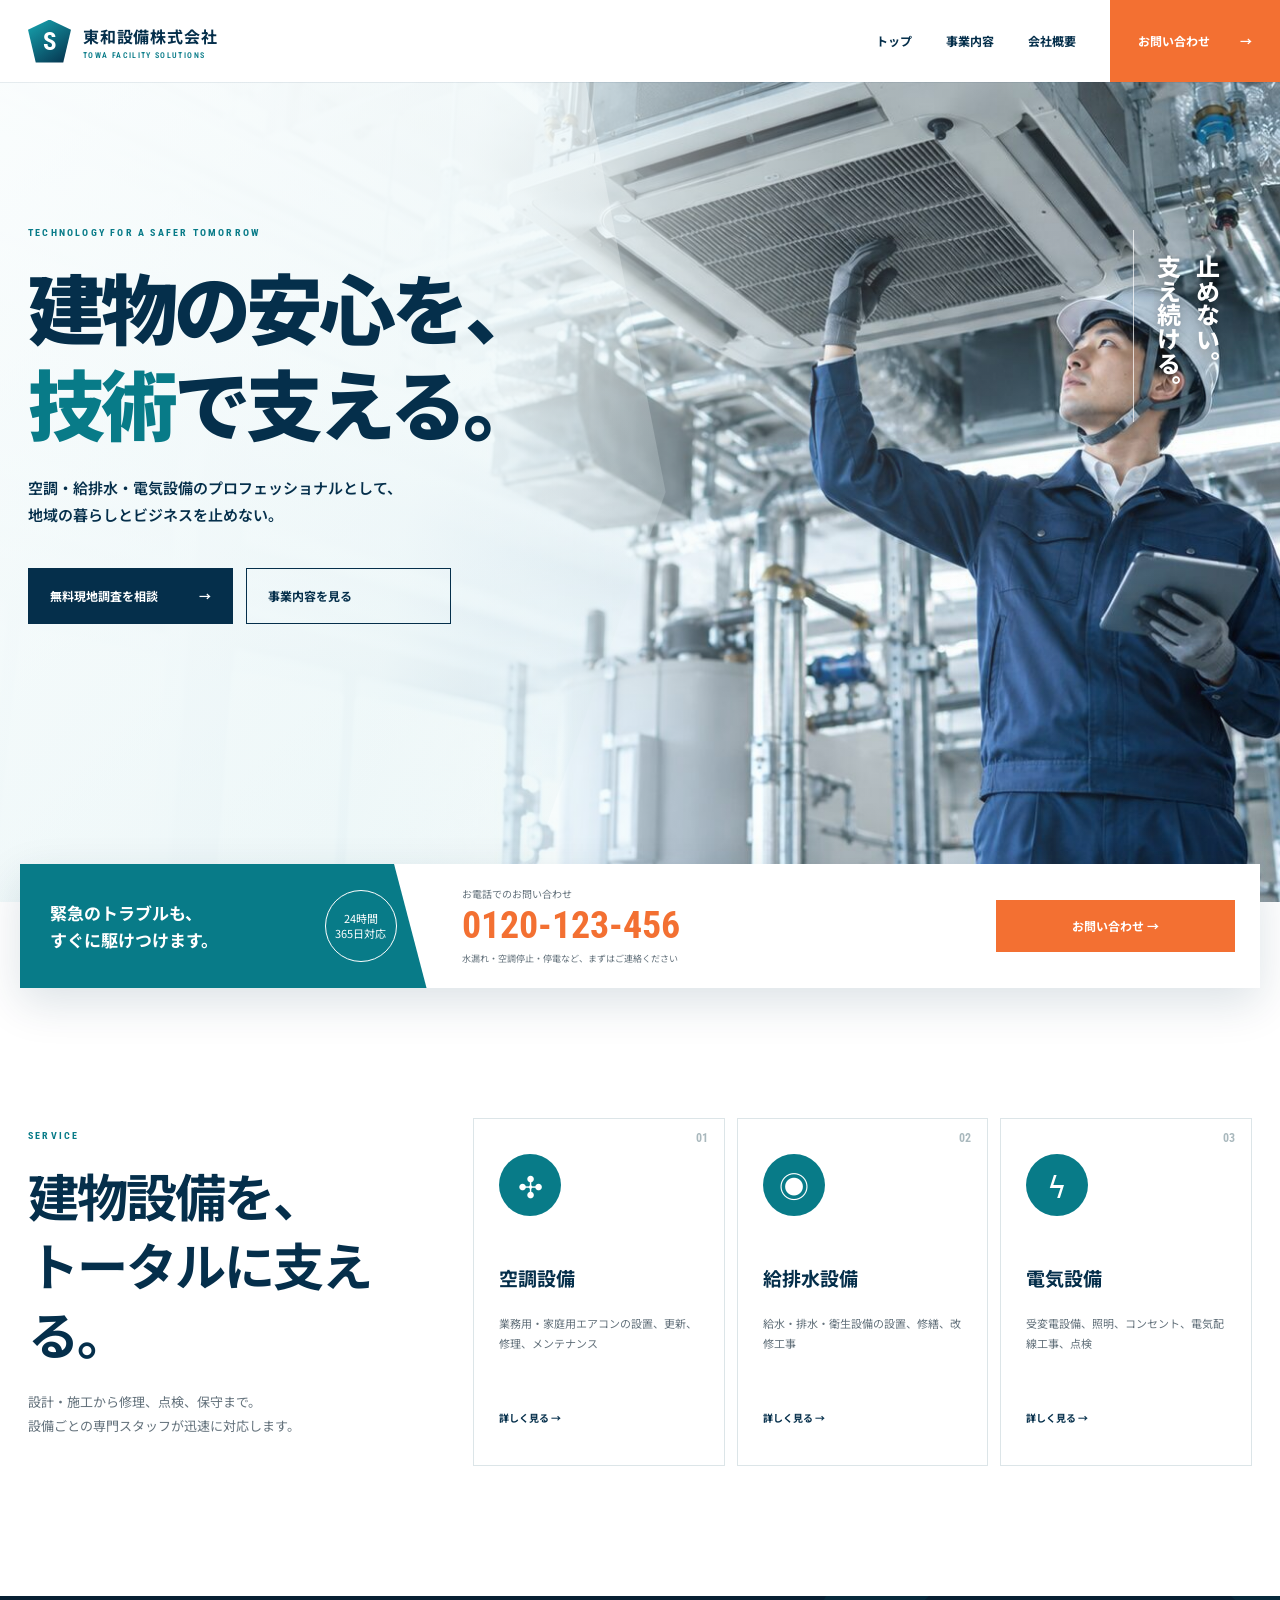
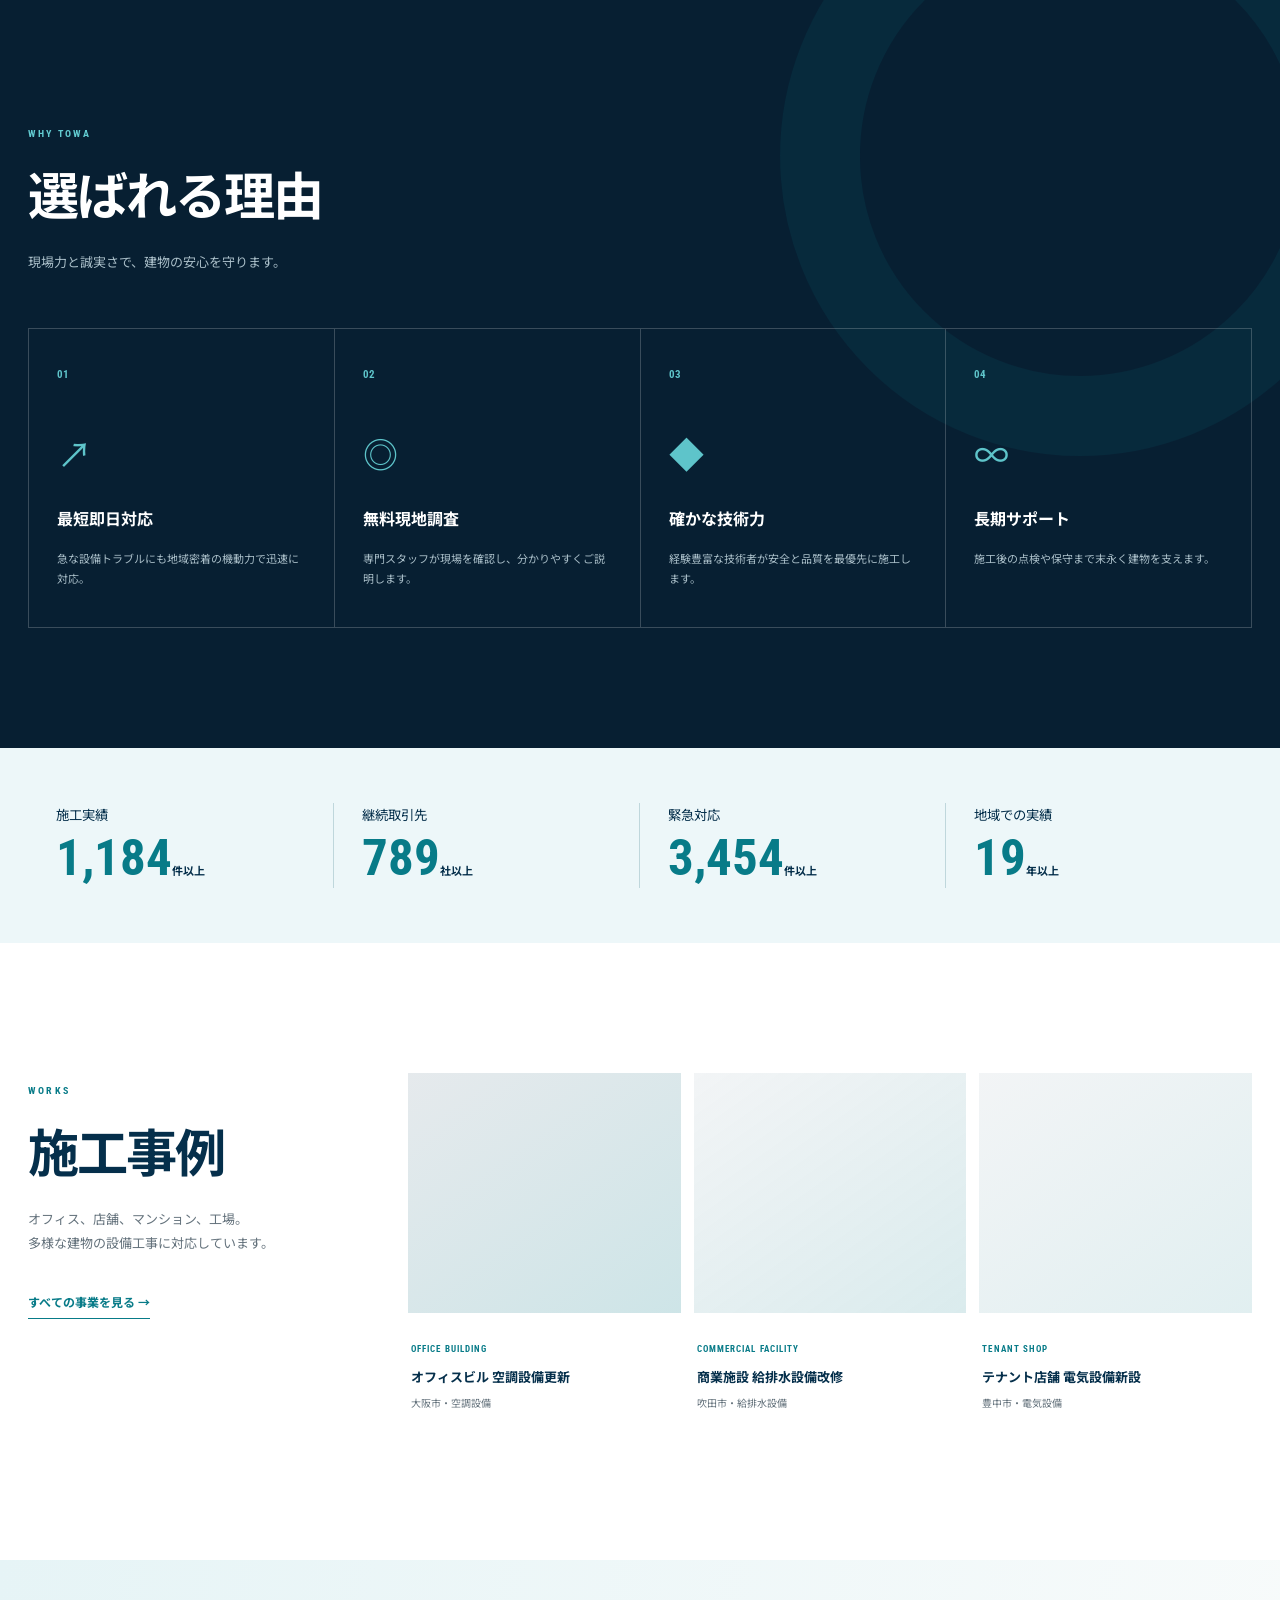
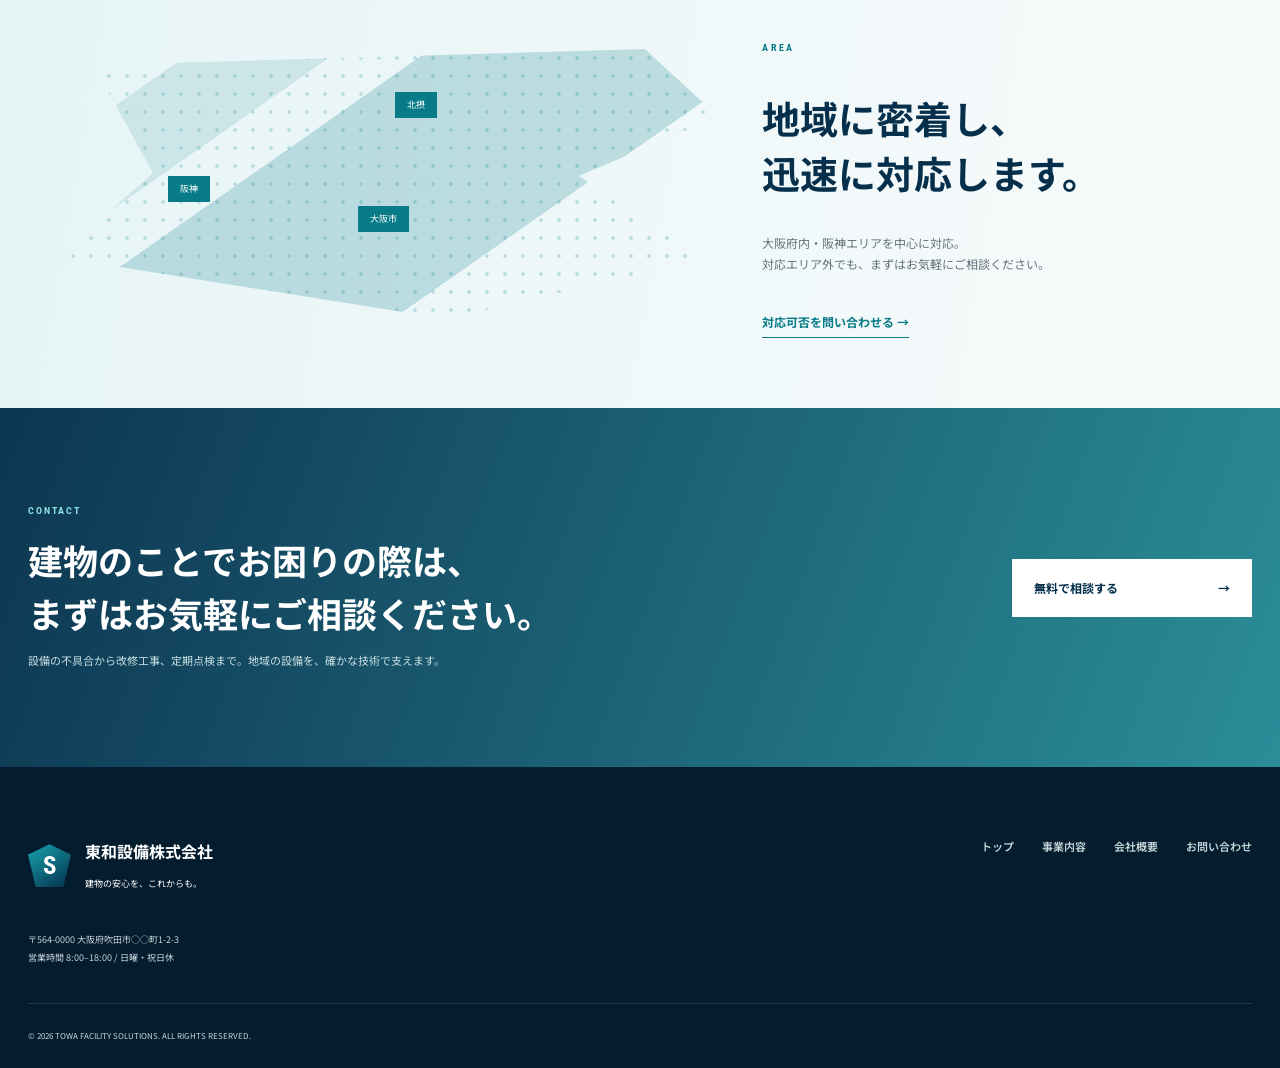
==== index.html @ e0c8d75d "Use optimized hero image in index.html" ====
<!DOCTYPE html><html lang="ja"><head><meta charset="UTF-8"><meta name="viewport" content="width=device-width,initial-scale=1"><meta name="description" content="大阪・北摂地域の空調、給排水、電気設備工事。建物の安心を確かな技術で支えます。"><title>トップ | 東和設備株式会社</title><link rel="preconnect" href="https://fonts.googleapis.com"><link rel="preconnect" href="https://fonts.gstatic.com" crossorigin><link href="https://fonts.googleapis.com/css2?family=Noto+Sans+JP:wght@400;500;600;700;800;900&family=Roboto+Condensed:wght@600;700&display=swap" rel="stylesheet"><link rel="stylesheet" href="styles.css"><script src="script.js" defer></script></head><body><div class="progress"></div><header class="header"><a class="brand" href="index.html"><span class="brand-mark">S</span><span><b>東和設備株式会社</b><small>TOWA FACILITY SOLUTIONS</small></span></a><button class="menu" aria-label="メニュー" aria-expanded="false"><i></i><i></i><i></i></button><nav><a href="index.html">トップ</a><a href="services.html">事業内容</a><a href="company.html">会社概要</a><a class="nav-cta" href="contact.html">お問い合わせ <b>→</b></a></nav></header><main><section class="hero"><img src="assets/hero-equipment.jpg" alt="空調設備を点検する技術者"><div class="hero-shape"></div><div class="hero-copy"><p class="kicker">TECHNOLOGY FOR A SAFER TOMORROW</p><h1>建物の安心を、<br><em>技術</em>で支える。</h1><p>空調・給排水・電気設備のプロフェッショナルとして、<br>地域の暮らしとビジネスを止めない。</p><div class="hero-actions"><a class="btn primary" href="contact.html">無料現地調査を相談 <span>→</span></a><a class="btn ghost" href="services.html">事業内容を見る</a></div></div><div class="hero-side">止めない。<br>支え続ける。</div></section>
<section class="emergency"><div><strong>緊急のトラブルも、<br>すぐに駆けつけます。</strong><span class="round">24時間<br>365日対応</span></div><div class="phone"><small>お電話でのお問い合わせ</small><a href="tel:0120123456">0120-123-456</a><p>水漏れ・空調停止・停電など、まずはご連絡ください</p></div><a href="contact.html">お問い合わせ →</a></section>
<section class="section intro"><div class="section-title reveal"><small>SERVICE</small><h2>建物設備を、<br>トータルに支える。</h2><p>設計・施工から修理、点検、保守まで。<br>設備ごとの専門スタッフが迅速に対応します。</p></div><div class="service-cards">
<a class="service-card reveal" href="services.html#air"><span>01</span><div class="icon fan">✣</div><h3>空調設備</h3><p>業務用・家庭用エアコンの設置、更新、修理、メンテナンス</p><b>詳しく見る →</b></a>
<a class="service-card reveal" href="services.html#water"><span>02</span><div class="icon">◉</div><h3>給排水設備</h3><p>給水・排水・衛生設備の設置、修繕、改修工事</p><b>詳しく見る →</b></a>
<a class="service-card reveal" href="services.html#electric"><span>03</span><div class="icon">ϟ</div><h3>電気設備</h3><p>受変電設備、照明、コンセント、電気配線工事、点検</p><b>詳しく見る →</b></a></div></section>
<section class="reasons"><div class="section-title light reveal"><small>WHY TOWA</small><h2>選ばれる理由</h2><p>現場力と誠実さで、建物の安心を守ります。</p></div><div class="reason-grid"><article class="reveal"><b>01</b><span>↗</span><h3>最短即日対応</h3><p>急な設備トラブルにも地域密着の機動力で迅速に対応。</p></article><article class="reveal"><b>02</b><span>◎</span><h3>無料現地調査</h3><p>専門スタッフが現場を確認し、分かりやすくご説明します。</p></article><article class="reveal"><b>03</b><span>◆</span><h3>確かな技術力</h3><p>経験豊富な技術者が安全と品質を最優先に施工します。</p></article><article class="reveal"><b>04</b><span>∞</span><h3>長期サポート</h3><p>施工後の点検や保守まで末永く建物を支えます。</p></article></div></section>
<section class="numbers"><div><small>施工実績</small><strong data-count="1200">0</strong><b>件以上</b></div><div><small>継続取引先</small><strong data-count="800">0</strong><b>社以上</b></div><div><small>緊急対応</small><strong data-count="3500">0</strong><b>件以上</b></div><div><small>地域での実績</small><strong data-count="20">0</strong><b>年以上</b></div></section>
<section class="section works"><div class="section-title reveal"><small>WORKS</small><h2>施工事例</h2><p>オフィス、店舗、マンション、工場。<br>多様な建物の設備工事に対応しています。</p><a href="services.html">すべての事業を見る →</a></div><div class="work-grid"><figure class="reveal"><div class="work-img work1"></div><figcaption><small>OFFICE BUILDING</small><h3>オフィスビル 空調設備更新</h3><p>大阪市・空調設備</p></figcaption></figure><figure class="reveal"><div class="work-img work2"></div><figcaption><small>COMMERCIAL FACILITY</small><h3>商業施設 給排水設備改修</h3><p>吹田市・給排水設備</p></figcaption></figure><figure class="reveal"><div class="work-img work3"></div><figcaption><small>TENANT SHOP</small><h3>テナント店舗 電気設備新設</h3><p>豊中市・電気設備</p></figcaption></figure></div></section>
<section class="area"><div class="area-map reveal"><span>北摂</span><span>大阪市</span><span>阪神</span></div><div class="reveal"><small>AREA</small><h2>地域に密着し、<br>迅速に対応します。</h2><p>大阪府内・阪神エリアを中心に対応。<br>対応エリア外でも、まずはお気軽にご相談ください。</p><a class="text-link" href="contact.html">対応可否を問い合わせる →</a></div></section></main><section class="cta reveal"><div><small>CONTACT</small><h2>建物のことでお困りの際は、<br>まずはお気軽にご相談ください。</h2><p>設備の不具合から改修工事、定期点検まで。地域の設備を、確かな技術で支えます。</p></div><a href="contact.html">無料で相談する <span>→</span></a></section><footer><div class="footer-brand"><span class="brand-mark">S</span><div><b>東和設備株式会社</b><small>建物の安心を、これからも。</small></div></div><div class="footer-links"><a href="index.html">トップ</a><a href="services.html">事業内容</a><a href="company.html">会社概要</a><a href="contact.html">お問い合わせ</a></div><div class="footer-meta"><p>〒564-0000 大阪府吹田市○○町1-2-3</p><p>営業時間 8:00–18:00 / 日曜・祝日休</p></div><small class="copyright">© 2026 TOWA FACILITY SOLUTIONS. ALL RIGHTS RESERVED.</small></footer></body></html>
---- styles.css ----
:root{--navy:#052f4b;--navy2:#071f32;--teal:#087b88;--cyan:#17a6b1;--orange:#f37032;--ice:#edf7f9;--gray:#64727c;--line:#dce5e8;--white:#fff;--max:1240px}*{box-sizing:border-box}html{scroll-behavior:smooth}body{margin:0;color:var(--navy);font-family:"Noto Sans JP",sans-serif;line-height:1.8;background:#fff}a{color:inherit;text-decoration:none}img{max-width:100%;display:block}.progress{position:fixed;z-index:100;left:0;top:0;width:var(--progress,0);height:3px;background:var(--cyan)}.header{position:fixed;z-index:50;left:0;right:0;top:0;height:82px;padding:0 max(28px,calc((100% - var(--max))/2));display:flex;align-items:center;justify-content:space-between;background:rgba(255,255,255,.97);box-shadow:0 1px 0 rgba(5,47,75,.08);transition:.3s}.header.compact{height:68px;box-shadow:0 8px 30px rgba(5,47,75,.1)}.brand{display:flex;align-items:center;gap:12px}.brand-mark{width:43px;height:43px;display:grid;place-items:center;color:#fff;background:linear-gradient(145deg,var(--cyan),var(--navy));clip-path:polygon(50% 0,100% 24%,82% 100%,18% 100%,0 24%);font:700 25px/1 "Roboto Condensed"}.brand b{display:block;font-size:16px;letter-spacing:.05em}.brand small{display:block;color:var(--teal);font:600 8px "Roboto Condensed";letter-spacing:.17em}.header nav{height:100%;display:flex;align-items:center;gap:34px;font-size:12px;font-weight:700}.header nav>a:not(.nav-cta){position:relative}.header nav>a:not(.nav-cta):after{content:"";position:absolute;left:0;bottom:-8px;width:0;height:2px;background:var(--cyan);transition:.25s}.header nav>a:hover:after{width:100%}.nav-cta{height:100%;padding:0 28px;display:flex;align-items:center;gap:30px;color:#fff;background:var(--orange);margin-right:calc(max(28px, (100vw - var(--max))/2)*-1);transition:.25s}.nav-cta:hover{background:#d85720}.menu{display:none}.hero{height:min(820px,100vh);min-height:680px;margin-top:82px;position:relative;overflow:hidden;background:var(--ice)}.hero>img{position:absolute;inset:0;width:100%;height:100%;object-fit:cover;object-position:center}.hero:after{content:"";position:absolute;inset:0;background:linear-gradient(100deg,rgba(240,249,250,.98) 0%,rgba(240,249,250,.92) 34%,rgba(240,249,250,.16) 60%,transparent)}.hero-shape{position:absolute;z-index:1;inset:0 48% 0 0;background:linear-gradient(135deg,rgba(255,255,255,.65),rgba(8,123,136,.03));clip-path:polygon(0 0,88% 0,100% 50%,78% 100%,0 100%)}.hero-copy{position:relative;z-index:2;width:min(calc(100% - 56px),var(--max));margin:auto;padding-top:clamp(100px,15vh,160px)}.kicker,.section-title>small,.page-hero small,.detail-copy>small,.message small,.area small,.maintenance small{color:var(--teal);font:700 10px "Roboto Condensed";letter-spacing:.22em}.hero h1{margin:20px 0 24px;font-size:clamp(49px,6vw,84px);line-height:1.25;letter-spacing:-.055em;font-weight:900}.hero h1 em{font-style:normal;color:var(--teal)}.hero-copy>p:not(.kicker){font-size:15px;font-weight:600}.hero-actions{display:flex;gap:13px;margin-top:40px}.btn{min-width:205px;padding:16px 21px;display:flex;justify-content:space-between;align-items:center;font-size:12px;font-weight:700;border:1px solid var(--navy)}.primary{color:#fff;background:var(--navy)}.primary:hover{background:var(--teal);border-color:var(--teal)}.ghost:hover{color:#fff;background:var(--navy)}.hero-side{position:absolute;z-index:3;right:3vw;top:18%;padding:24px 14px;border-left:1px solid rgba(255,255,255,.7);color:#fff;font-size:24px;font-weight:800;line-height:1.65;writing-mode:vertical-rl;text-shadow:0 2px 10px rgba(0,0,0,.3)}.emergency{max-width:var(--max);min-height:124px;margin:-38px auto 0;position:relative;z-index:5;display:grid;grid-template-columns:1fr 1.4fr .65fr;align-items:center;box-shadow:0 15px 45px rgba(5,47,75,.14);background:#fff}.emergency>div:first-child{height:100%;padding:20px 30px;display:flex;align-items:center;justify-content:space-between;color:#fff;background:var(--teal);clip-path:polygon(0 0,92% 0,100% 100%,0 100%)}.emergency strong{font-size:17px;line-height:1.6}.round{width:72px;height:72px;display:grid;place-items:center;border:1px solid #fff;border-radius:50%;font-size:11px;line-height:1.4;text-align:center}.phone{padding:15px 35px}.phone small{display:block;color:var(--gray);font-size:10px}.phone a{display:block;color:var(--orange);font:700 38px/1.2 "Roboto Condensed"}.phone p{margin:3px 0 0;color:var(--gray);font-size:9px}.emergency>a{margin-right:25px;padding:15px;text-align:center;color:#fff;background:var(--orange);font-size:12px;font-weight:700}.section{width:min(calc(100% - 56px),var(--max));margin:auto;padding:130px 0}.intro{display:grid;grid-template-columns:.65fr 1.35fr;gap:70px}.section-title h2{margin:14px 0 22px;font-size:clamp(34px,4vw,56px);line-height:1.35;letter-spacing:-.04em}.section-title p{color:var(--gray);font-size:13px}.section-title>a,.text-link{display:inline-block;margin-top:24px;padding-bottom:5px;border-bottom:1px solid var(--teal);color:var(--teal);font-size:12px;font-weight:700}.service-cards{display:grid;grid-template-columns:repeat(3,1fr);gap:12px}.service-card{position:relative;padding:35px 25px;border:1px solid var(--line);background:#fff;transition:.3s}.service-card:hover{color:#fff;background:var(--navy);transform:translateY(-8px);box-shadow:0 18px 40px rgba(5,47,75,.18)}.service-card>span{position:absolute;right:16px;top:12px;color:#a9b8bd;font:700 12px "Roboto Condensed"}.icon{width:62px;height:62px;display:grid;place-items:center;margin-bottom:45px;border-radius:50%;color:#fff;background:var(--teal);font-size:30px}.service-card h3{font-size:19px}.service-card p{min-height:76px;color:var(--gray);font-size:11px}.service-card:hover p{color:#c9dce1}.service-card b{font-size:10px}.reasons{padding:120px max(28px,calc((100% - var(--max))/2));color:#fff;background:var(--navy2);position:relative;overflow:hidden}.reasons:before{content:"";position:absolute;right:-100px;top:-140px;width:440px;height:440px;border:80px solid rgba(23,166,177,.08);border-radius:50%}.section-title.light p{color:#a9bec8}.section-title.light small{color:#62cbd1}.reason-grid{position:relative;display:grid;grid-template-columns:repeat(4,1fr);margin-top:55px;border-top:1px solid rgba(255,255,255,.2);border-left:1px solid rgba(255,255,255,.2)}.reason-grid article{min-height:260px;padding:28px;border-right:1px solid rgba(255,255,255,.2);border-bottom:1px solid rgba(255,255,255,.2)}.reason-grid article>b{color:#5ec4ca;font:700 11px "Roboto Condensed"}.reason-grid article>span{display:block;margin:35px 0 20px;color:#5ec4ca;font-size:35px}.reason-grid h3{font-size:16px}.reason-grid p{color:#a9bec8;font-size:11px}.numbers{display:grid;grid-template-columns:repeat(4,1fr);padding:55px max(28px,calc((100% - var(--max))/2));background:var(--ice)}.numbers>div{padding:0 28px;border-right:1px solid #bfd7dc}.numbers>div:last-child{border:0}.numbers small{display:block}.numbers strong{font:700 clamp(38px,4vw,61px) "Roboto Condensed";color:var(--teal)}.numbers b{font-size:11px}.works{display:grid;grid-template-columns:.55fr 1.45fr;gap:60px}.work-grid{display:grid;grid-template-columns:repeat(3,1fr);gap:13px}.work-img{height:240px;background-size:cover;background-position:center}.work1{background:linear-gradient(145deg,rgba(5,47,75,.1),rgba(8,123,136,.2)),url("https://images.unsplash.com/photo-1486406146926-c627a92ad1ab?auto=format&fit=crop&w=900&q=85") center/cover}.work2{background:linear-gradient(145deg,rgba(5,47,75,.05),rgba(8,123,136,.15)),url("https://images.unsplash.com/photo-1504917595217-d4dc5ebe6122?auto=format&fit=crop&w=900&q=85") center/cover}.work3{background:linear-gradient(145deg,rgba(5,47,75,.05),rgba(8,123,136,.12)),url("https://images.unsplash.com/photo-1497366754035-f200968a6e72?auto=format&fit=crop&w=900&q=85") center/cover}.work-grid figure{margin:0}.work-grid figcaption{padding:18px 3px}.work-grid small{color:var(--teal);font:700 9px "Roboto Condensed";letter-spacing:.12em}.work-grid h3{margin:5px 0;font-size:13px}.work-grid p{margin:0;color:var(--gray);font-size:10px}.area{display:grid;grid-template-columns:1.2fr .8fr;align-items:center;min-height:420px;padding:70px max(28px,calc((100% - var(--max))/2));background:linear-gradient(100deg,#e6f4f6,#f8fbfb)}.area-map{height:270px;position:relative;background:linear-gradient(145deg,transparent 15%,rgba(8,123,136,.13) 15% 28%,transparent 28% 36%,rgba(8,123,136,.22) 36% 67%,transparent 67%),radial-gradient(circle,#bddfe1 2px,transparent 2px);background-size:auto,18px 18px;clip-path:polygon(9% 6%,84% 0,94% 25%,75% 47%,92% 78%,57% 100%,4% 77%,17% 46%)}.area-map span{position:absolute;padding:5px 12px;color:#fff;background:var(--teal);font-size:9px}.area-map span:nth-child(1){left:50%;top:16%}.area-map span:nth-child(2){left:45%;top:58%}.area-map span:nth-child(3){left:19%;top:47%}.area h2{font-size:38px;line-height:1.45}.area p{color:var(--gray);font-size:12px}.cta{padding:85px max(28px,calc((100% - var(--max))/2));display:flex;align-items:center;justify-content:space-between;color:#fff;background:linear-gradient(110deg,rgba(5,47,75,.97),rgba(8,123,136,.86)),url("assets/hero-equipment.png") center/cover}.cta small{font:700 10px "Roboto Condensed";letter-spacing:.2em;color:#8be0e3}.cta h2{margin:12px 0;font-size:35px;line-height:1.5}.cta p{color:#c6dde2;font-size:11px}.cta>a{min-width:240px;padding:18px 22px;display:flex;justify-content:space-between;color:var(--navy);background:#fff;font-size:12px;font-weight:700}footer{padding:70px max(28px,calc((100% - var(--max))/2)) 25px;display:grid;grid-template-columns:1fr auto;gap:35px;color:#c7d5da;background:#041d2e}.footer-brand{display:flex;gap:14px;align-items:center;color:#fff}.footer-brand b{display:block}.footer-brand small{font-size:9px}.footer-links{display:flex;gap:28px;font-size:11px;font-weight:600}.footer-meta p{margin:2px 0;font-size:9px}.copyright{grid-column:1/-1;padding-top:25px;border-top:1px solid rgba(255,255,255,.13);font-size:8px}.page-hero{height:430px;margin-top:82px;padding:0 max(28px,calc((100% - var(--max))/2));display:flex;align-items:center;justify-content:space-between;color:#fff;background:linear-gradient(120deg,var(--navy2),var(--teal));position:relative;overflow:hidden}.page-hero:after{content:"";position:absolute;right:-7%;width:470px;height:470px;border:90px solid rgba(255,255,255,.05);border-radius:50%}.page-hero small{color:#6fd6db}.page-hero h1{margin:15px 0;font-size:60px}.page-hero p{font-size:13px;color:#c7e1e4}.page-hero>b{font:700 180px/1 "Roboto Condensed";color:rgba(255,255,255,.06)}.local-nav{position:sticky;z-index:10;top:68px;display:flex;justify-content:center;background:#fff;box-shadow:0 6px 18px rgba(5,47,75,.07)}.local-nav a{padding:20px 45px;border-right:1px solid var(--line);font-size:11px;font-weight:700}.service-detail{display:grid;grid-template-columns:.2fr .8fr 1fr;gap:45px;align-items:center}.service-detail.reverse{grid-template-columns:.2fr 1fr .8fr}.service-detail.reverse .detail-copy{order:3}.service-detail.reverse .detail-visual{order:2}.detail-num{font:700 85px "Roboto Condensed";color:#dcebed}.detail-copy h2{font-size:43px;margin:10px 0}.detail-copy .lead{color:var(--teal);font-size:18px;font-weight:700}.detail-copy>p:not(.lead){color:var(--gray);font-size:12px}.detail-copy ul{display:grid;grid-template-columns:1fr 1fr;padding:0;list-style:none}.detail-copy li{padding:9px;border-bottom:1px solid var(--line);font-size:11px}.detail-copy li:before{content:"✓";margin-right:8px;color:var(--teal)}.detail-visual{height:390px;display:flex;align-items:flex-end;padding:30px;color:#fff;background-color:var(--navy);background-size:cover;background-position:center;box-shadow:18px 18px 0 var(--ice)}.detail-visual span{font-size:20px;font-weight:800}.detail-visual.air{background-image:linear-gradient(0deg,rgba(5,47,75,.75),transparent),url("assets/hero-equipment.png")}.detail-visual.water{background-image:linear-gradient(0deg,rgba(5,47,75,.8),transparent),url("https://images.unsplash.com/photo-1581092160607-ee22621dd758?auto=format&fit=crop&w=1000&q=85")}.detail-visual.electric{background-image:linear-gradient(0deg,rgba(5,47,75,.8),transparent),url("https://images.unsplash.com/photo-1621905252507-b35492cc74b4?auto=format&fit=crop&w=1000&q=85")}.maintenance{padding:120px max(28px,calc((100% - var(--max))/2));color:#fff;background:var(--navy)}.maintenance>div{text-align:center}.maintenance h2{font-size:37px}.maintenance>div p{color:#aac3cc;font-size:12px}.maintenance ol{display:grid;grid-template-columns:repeat(3,1fr);margin:55px 0 0;padding:0;list-style:none}.maintenance li{padding:35px;border:1px solid rgba(255,255,255,.2)}.maintenance li b{color:#52c5cc;font:700 34px "Roboto Condensed"}.maintenance li p{color:#aac3cc;font-size:11px}.philosophy{display:grid;grid-template-columns:1fr 1fr;gap:110px;align-items:end}.philosophy .lead{font-size:18px;font-weight:700}.philosophy>div:last-child p:not(.lead){color:var(--gray);font-size:13px}.message{min-height:580px;display:grid;grid-template-columns:1fr 1fr;align-items:center;background:var(--ice)}.message-photo{height:100%;min-height:580px;position:relative;background:linear-gradient(0deg,rgba(5,47,75,.55),transparent 50%),url("assets/hero-equipment.png") center/cover}.message-photo span{position:absolute;left:40px;bottom:35px;color:#fff;font-size:11px}.message-photo b{font-size:20px}.message>div:last-child{max-width:610px;padding:70px}.message h2{font-size:40px;line-height:1.5}.message p{color:var(--gray);font-size:13px}.profile{display:grid;grid-template-columns:.55fr 1.45fr;gap:70px}.profile dl{margin:0}.profile dl div{display:grid;grid-template-columns:180px 1fr;padding:20px;border-bottom:1px solid var(--line);font-size:12px}.profile dt{color:var(--gray)}.profile dd{margin:0}.values{display:grid;grid-template-columns:repeat(3,1fr);padding:0 max(28px,calc((100% - var(--max))/2)) 120px}.values article{padding:45px;border:1px solid var(--line);text-align:center}.values article b{color:var(--teal);font:700 10px "Roboto Condensed";letter-spacing:.2em}.values h3{font-size:24px}.values p{color:var(--gray);font-size:11px}.contact-lead{padding:100px 28px;text-align:center}.contact-lead h2{font-size:35px}.contact-lead>p{color:var(--gray);font-size:12px}.contact-lead>div{max-width:650px;margin:35px auto 0;padding:25px;border:1px solid var(--line);display:flex;align-items:center;justify-content:center;gap:20px}.contact-lead>div>*{display:block}.contact-lead>div small,.contact-lead>div span{font-size:9px}.contact-lead>div a{color:var(--orange);font:700 31px "Roboto Condensed"}.form-wrap{padding:80px max(28px,calc((100% - 900px)/2)) 130px;background:var(--ice)}.form-step{display:flex;align-items:center;justify-content:center;margin-bottom:60px}.form-step b{color:#9babb1;font-size:11px}.form-step b.active{color:var(--teal)}.form-step i{width:90px;height:1px;margin:0 20px;background:#b9c9ce}.form-wrap form{padding:65px;background:#fff;box-shadow:0 15px 45px rgba(5,47,75,.07)}.field{margin-bottom:30px}.field>label,.field>div>label{display:block;margin-bottom:9px;font-size:12px;font-weight:700}.field em{margin-left:7px;padding:2px 6px;color:#fff;background:var(--orange);font-size:8px;font-style:normal}.field input,.field select,.field textarea{width:100%;padding:15px;border:1px solid #cedade;border-radius:0;background:#fafcfc;font:inherit;font-size:12px;outline:none}.field input:focus,.field select:focus,.field textarea:focus{border-color:var(--teal);box-shadow:0 0 0 3px rgba(8,123,136,.08)}.field small{display:block;min-height:18px;color:#c83f28;font-size:9px}.field.invalid input,.field.invalid select,.field.invalid textarea{border-color:#d55c49}.split{display:grid;grid-template-columns:1fr 1fr;gap:20px}.privacy{display:flex;justify-content:center;gap:8px;font-size:11px}.submit{width:360px;margin:35px auto 0;padding:19px 25px;border:0;display:flex;justify-content:space-between;color:#fff;background:var(--navy);font-weight:700;cursor:pointer}.submit:hover{background:var(--teal)}.form-status{text-align:center;color:var(--teal);font-size:12px}.reveal{opacity:0;transform:translateY(28px);transition:opacity .7s,transform .7s}.reveal.show{opacity:1;transform:none}@media(max-width:850px){.header{height:70px;padding:0 20px}.brand b{font-size:13px}.header nav{position:fixed;inset:70px 0 auto;display:none;height:auto;padding:20px;color:var(--navy);background:#fff;flex-direction:column;align-items:stretch;gap:0}.header nav.open{display:flex}.header nav a{padding:15px;border-bottom:1px solid var(--line)}.nav-cta{margin:0;height:auto}.menu{display:grid;gap:5px;border:0;background:none}.menu i{width:26px;height:2px;background:var(--navy)}.hero{margin-top:70px;height:760px}.hero>img{object-position:63% center}.hero:after{background:linear-gradient(100deg,rgba(240,249,250,.98),rgba(240,249,250,.75) 70%,transparent)}.hero-shape,.hero-side{display:none}.hero-copy{padding-top:90px}.hero h1{font-size:47px}.hero-copy>p br{display:none}.hero-actions{flex-direction:column;width:240px}.emergency{margin:0;grid-template-columns:1fr}.emergency>div:first-child{clip-path:none}.emergency>a{margin:0 20px 20px}.intro,.works,.philosophy,.profile,.service-detail,.service-detail.reverse,.message,.area{grid-template-columns:1fr}.service-cards,.reason-grid,.numbers,.values{grid-template-columns:1fr 1fr}.reason-grid article{min-height:220px}.numbers>div{padding:20px}.works{gap:30px}.work-grid{overflow-x:auto}.work-grid figure{min-width:240px}.area-map{order:2}.cta{display:block}.cta>a{margin-top:30px}.footer-links{display:grid;grid-template-columns:1fr 1fr}.page-hero{margin-top:70px;height:330px}.page-hero h1{font-size:45px}.page-hero>b{font-size:100px}.local-nav{top:70px;overflow-x:auto;justify-content:flex-start}.local-nav a{white-space:nowrap;padding:15px 22px}.service-detail.reverse .detail-copy,.service-detail.reverse .detail-visual{order:initial}.detail-num{font-size:55px}.message-photo{min-height:480px}.message>div:last-child{padding:50px 28px}.profile dl div{grid-template-columns:110px 1fr}.contact-lead>div{flex-direction:column}.form-wrap form{padding:35px 22px}.split{grid-template-columns:1fr}.submit{width:100%}}@media(max-width:520px){.service-cards,.reason-grid,.numbers,.values{grid-template-columns:1fr}.section{width:calc(100% - 40px);padding:85px 0}.hero h1{font-size:39px}.hero-copy{width:calc(100% - 40px)}.phone a{font-size:32px}.section-title h2{font-size:35px}.reason-grid{margin-top:35px}.work-grid{grid-template-columns:repeat(3,240px)}.cta h2{font-size:27px}.footer-links{grid-column:1/-1}.detail-visual{height:300px}.detail-copy ul{grid-template-columns:1fr}.values{padding-left:20px;padding-right:20px}.form-wrap{padding-left:15px;padding-right:15px}}@media(prefers-reduced-motion:reduce){html{scroll-behavior:auto}.reveal{opacity:1;transform:none;transition:none}}
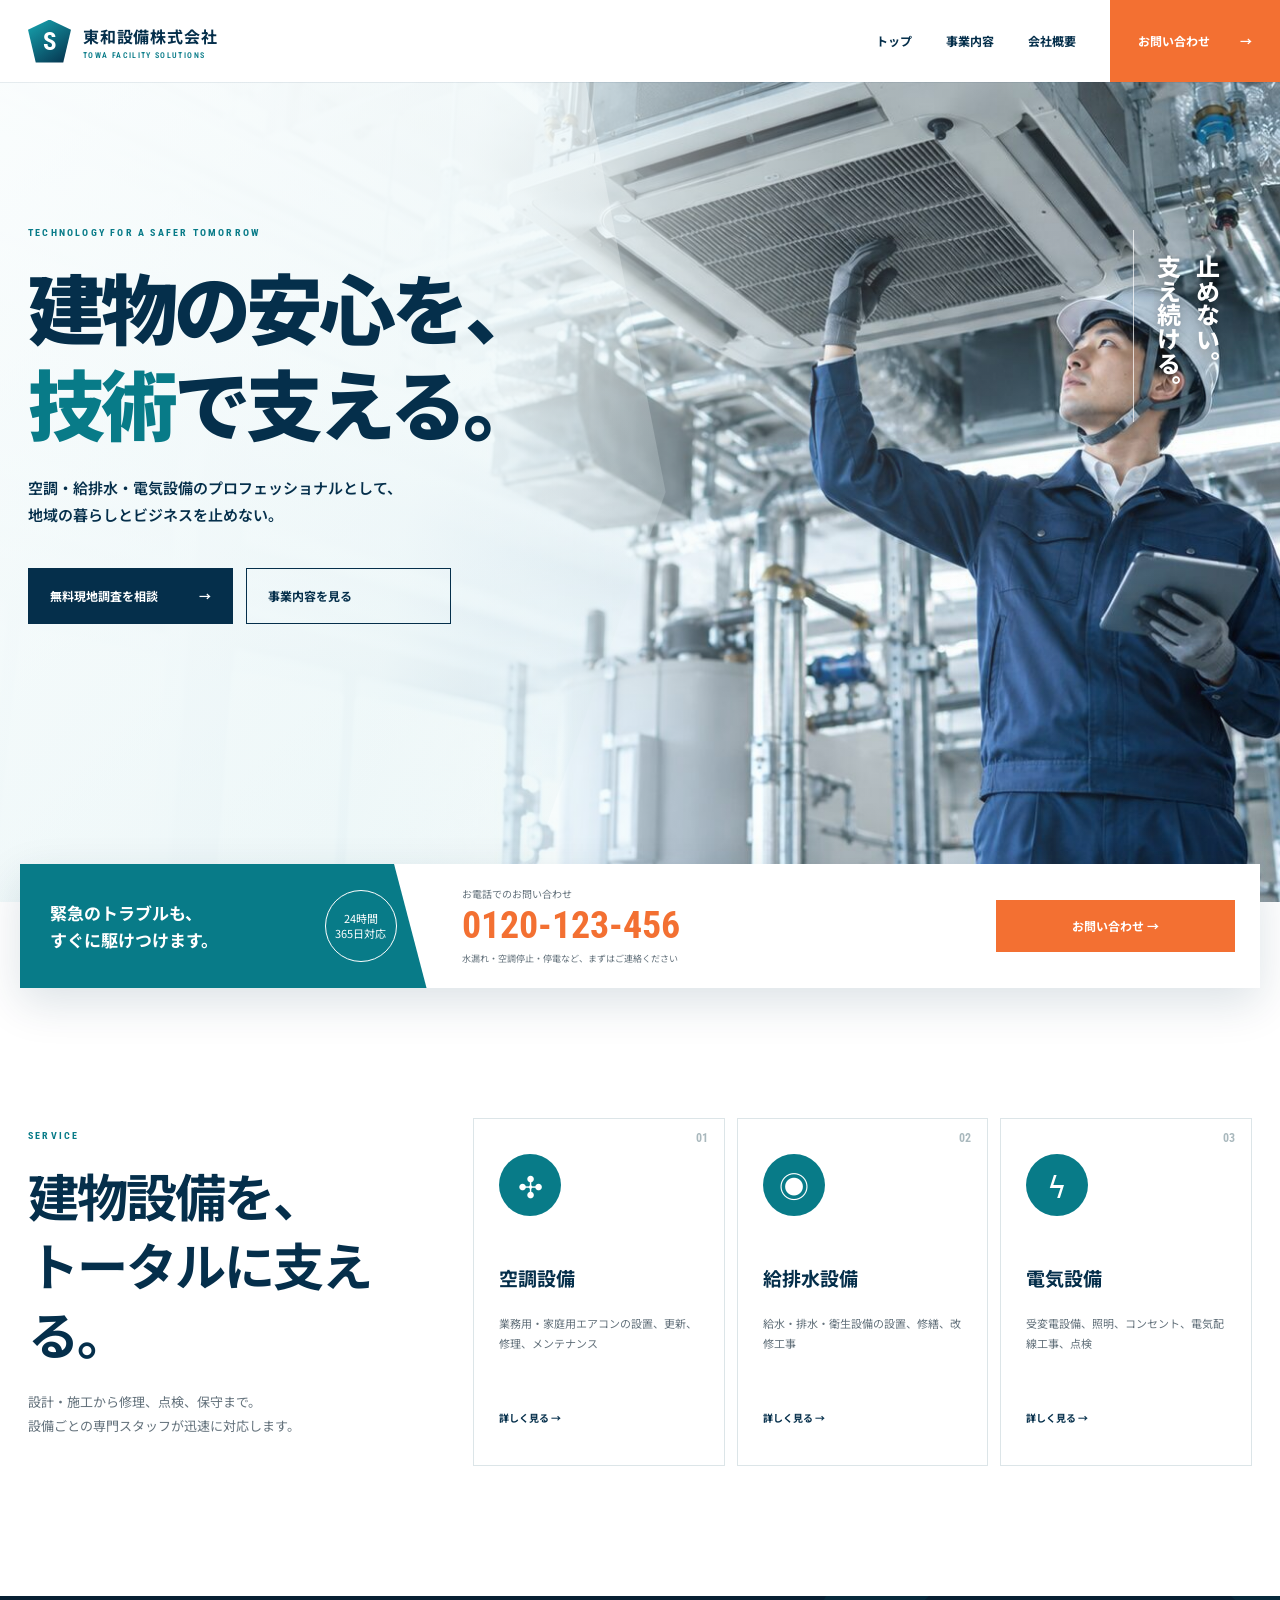
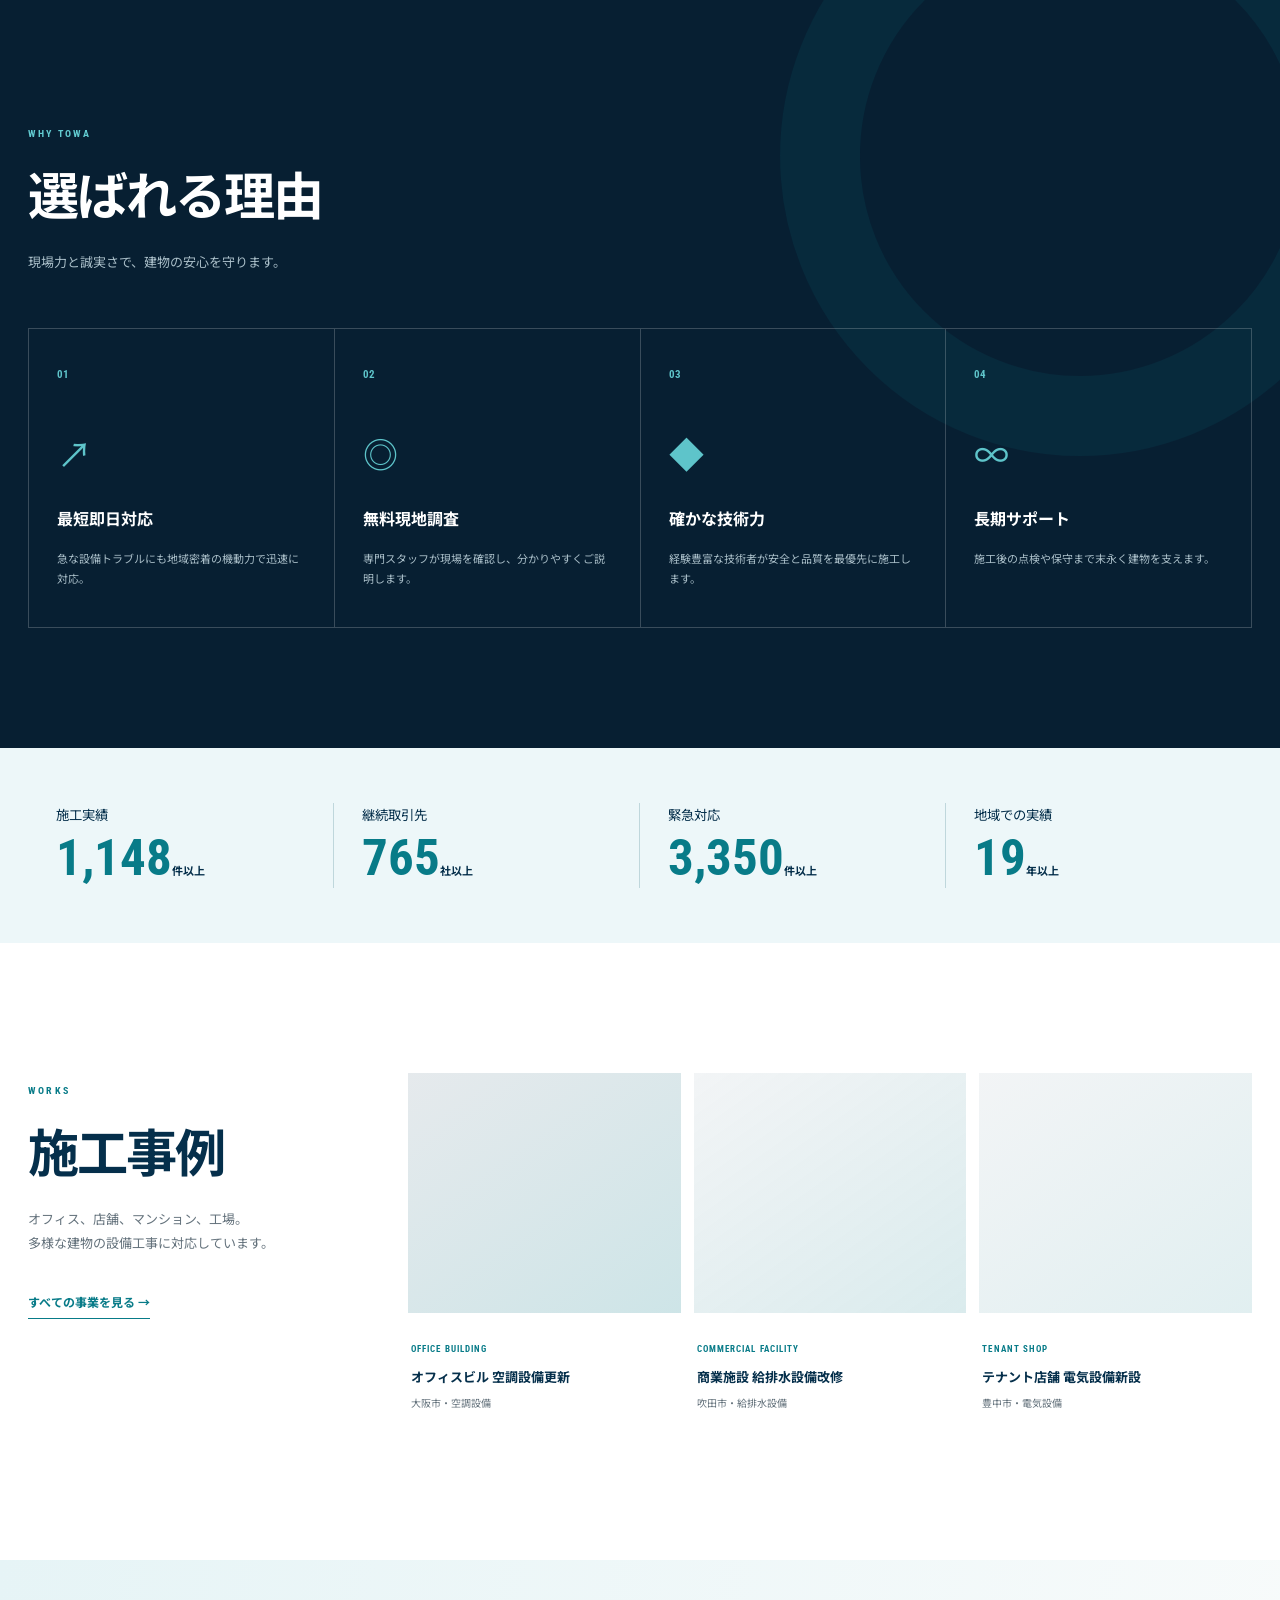
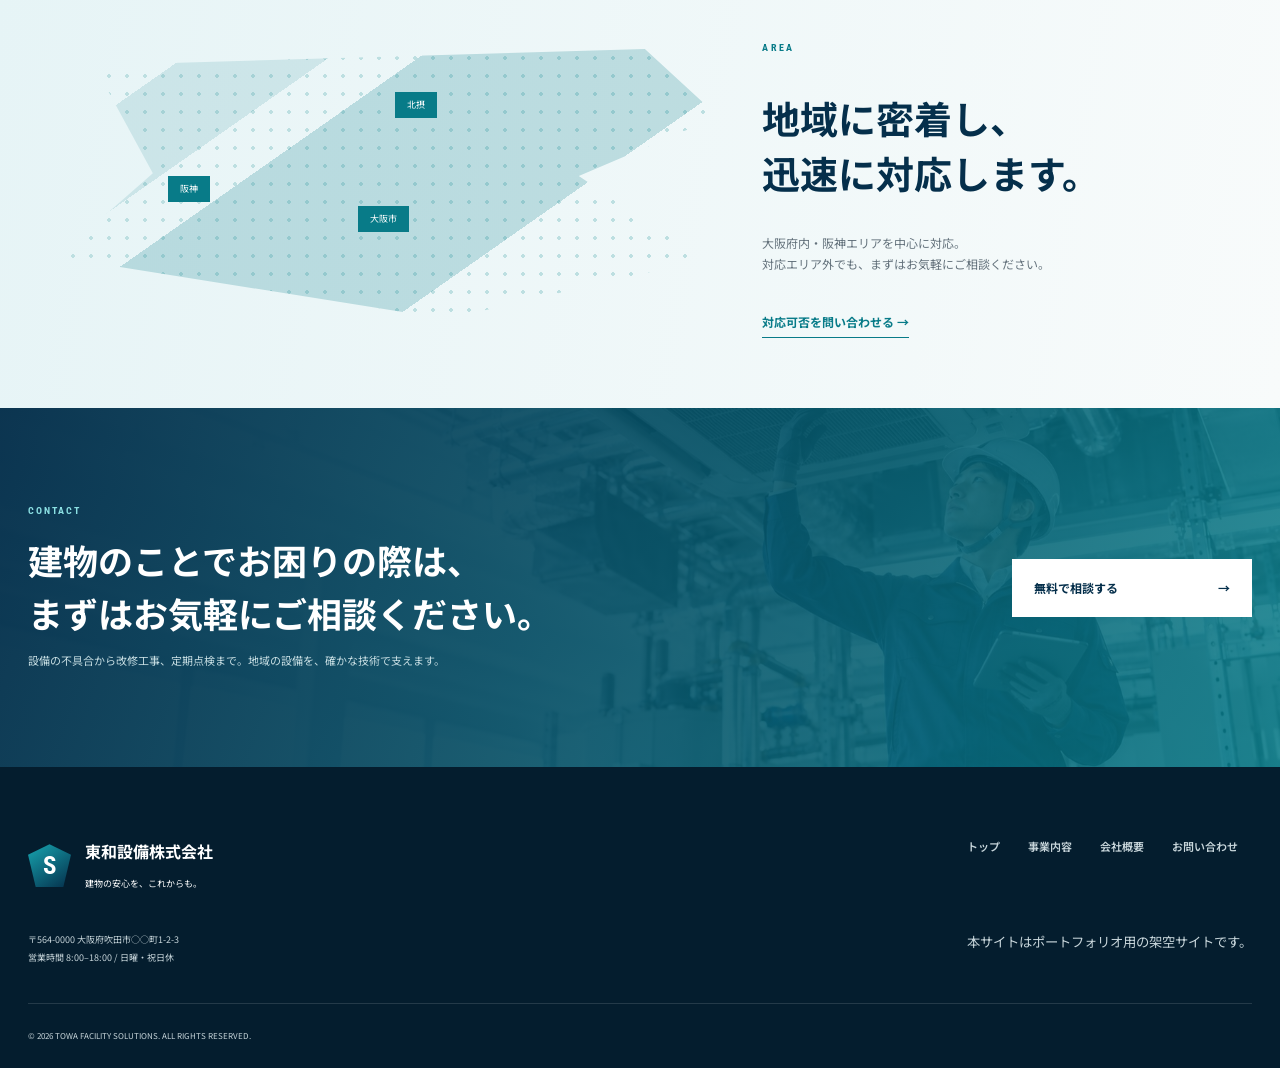
==== commit 80b231c0: "Add site identity and portfolio disclosure to index.html" ====
--- a/index.html
+++ b/index.html
@@ -1,4 +1,4 @@
-<!DOCTYPE html><html lang="ja"><head><meta charset="UTF-8"><meta name="viewport" content="width=device-width,initial-scale=1"><meta name="description" content="大阪・北摂地域の空調、給排水、電気設備工事。建物の安心を確かな技術で支えます。"><title>トップ | 東和設備株式会社</title><link rel="preconnect" href="https://fonts.googleapis.com"><link rel="preconnect" href="https://fonts.gstatic.com" crossorigin><link href="https://fonts.googleapis.com/css2?family=Noto+Sans+JP:wght@400;500;600;700;800;900&family=Roboto+Condensed:wght@600;700&display=swap" rel="stylesheet"><link rel="stylesheet" href="styles.css"><script src="script.js" defer></script></head><body><div class="progress"></div><header class="header"><a class="brand" href="index.html"><span class="brand-mark">S</span><span><b>東和設備株式会社</b><small>TOWA FACILITY SOLUTIONS</small></span></a><button class="menu" aria-label="メニュー" aria-expanded="false"><i></i><i></i><i></i></button><nav><a href="index.html">トップ</a><a href="services.html">事業内容</a><a href="company.html">会社概要</a><a class="nav-cta" href="contact.html">お問い合わせ <b>→</b></a></nav></header><main><section class="hero"><img src="assets/hero-equipment.jpg" alt="空調設備を点検する技術者"><div class="hero-shape"></div><div class="hero-copy"><p class="kicker">TECHNOLOGY FOR A SAFER TOMORROW</p><h1>建物の安心を、<br><em>技術</em>で支える。</h1><p>空調・給排水・電気設備のプロフェッショナルとして、<br>地域の暮らしとビジネスを止めない。</p><div class="hero-actions"><a class="btn primary" href="contact.html">無料現地調査を相談 <span>→</span></a><a class="btn ghost" href="services.html">事業内容を見る</a></div></div><div class="hero-side">止めない。<br>支え続ける。</div></section>
+<!DOCTYPE html><html lang="ja"><head><meta charset="UTF-8"><meta name="viewport" content="width=device-width,initial-scale=1"><meta name="description" content="大阪・北摂地域の空調、給排水、電気設備工事。建物の安心を確かな技術で支えます。"><title>トップ | 東和設備株式会社</title><link rel="preconnect" href="https://fonts.googleapis.com"><link rel="preconnect" href="https://fonts.gstatic.com" crossorigin><link href="https://fonts.googleapis.com/css2?family=Noto+Sans+JP:wght@400;500;600;700;800;900&family=Roboto+Condensed:wght@600;700&display=swap" rel="stylesheet"><link rel="stylesheet" href="styles.css"><script src="script.js" defer></script><link rel="icon" href="favicon.svg" type="image/svg+xml"><meta property="og:type" content="website"><meta property="og:title" content="東和設備株式会社 | 建物の安心を、技術で支える。"><meta property="og:description" content="大阪・北摂地域の空調、給排水、電気設備工事。設計施工から点検・緊急対応まで支えます。"><meta property="og:url" content="https://pan1535ipad.github.io/Strength-sample/"><meta property="og:image" content="https://pan1535ipad.github.io/Strength-sample/assets/ogp.jpg"><meta name="twitter:card" content="summary_large_image"></head><body><div class="progress"></div><header class="header"><a class="brand" href="index.html"><span class="brand-mark">S</span><span><b>東和設備株式会社</b><small>TOWA FACILITY SOLUTIONS</small></span></a><button class="menu" aria-label="メニュー" aria-expanded="false"><i></i><i></i><i></i></button><nav><a href="index.html">トップ</a><a href="services.html">事業内容</a><a href="company.html">会社概要</a><a class="nav-cta" href="contact.html">お問い合わせ <b>→</b></a></nav></header><main><section class="hero"><img src="assets/hero-equipment.jpg" alt="空調設備を点検する技術者"><div class="hero-shape"></div><div class="hero-copy"><p class="kicker">TECHNOLOGY FOR A SAFER TOMORROW</p><h1>建物の安心を、<br><em>技術</em>で支える。</h1><p>空調・給排水・電気設備のプロフェッショナルとして、<br>地域の暮らしとビジネスを止めない。</p><div class="hero-actions"><a class="btn primary" href="contact.html">無料現地調査を相談 <span>→</span></a><a class="btn ghost" href="services.html">事業内容を見る</a></div></div><div class="hero-side">止めない。<br>支え続ける。</div></section>
 <section class="emergency"><div><strong>緊急のトラブルも、<br>すぐに駆けつけます。</strong><span class="round">24時間<br>365日対応</span></div><div class="phone"><small>お電話でのお問い合わせ</small><a href="tel:0120123456">0120-123-456</a><p>水漏れ・空調停止・停電など、まずはご連絡ください</p></div><a href="contact.html">お問い合わせ →</a></section>
 <section class="section intro"><div class="section-title reveal"><small>SERVICE</small><h2>建物設備を、<br>トータルに支える。</h2><p>設計・施工から修理、点検、保守まで。<br>設備ごとの専門スタッフが迅速に対応します。</p></div><div class="service-cards">
 <a class="service-card reveal" href="services.html#air"><span>01</span><div class="icon fan">✣</div><h3>空調設備</h3><p>業務用・家庭用エアコンの設置、更新、修理、メンテナンス</p><b>詳しく見る →</b></a>
@@ -7,4 +7,4 @@
 <section class="reasons"><div class="section-title light reveal"><small>WHY TOWA</small><h2>選ばれる理由</h2><p>現場力と誠実さで、建物の安心を守ります。</p></div><div class="reason-grid"><article class="reveal"><b>01</b><span>↗</span><h3>最短即日対応</h3><p>急な設備トラブルにも地域密着の機動力で迅速に対応。</p></article><article class="reveal"><b>02</b><span>◎</span><h3>無料現地調査</h3><p>専門スタッフが現場を確認し、分かりやすくご説明します。</p></article><article class="reveal"><b>03</b><span>◆</span><h3>確かな技術力</h3><p>経験豊富な技術者が安全と品質を最優先に施工します。</p></article><article class="reveal"><b>04</b><span>∞</span><h3>長期サポート</h3><p>施工後の点検や保守まで末永く建物を支えます。</p></article></div></section>
 <section class="numbers"><div><small>施工実績</small><strong data-count="1200">0</strong><b>件以上</b></div><div><small>継続取引先</small><strong data-count="800">0</strong><b>社以上</b></div><div><small>緊急対応</small><strong data-count="3500">0</strong><b>件以上</b></div><div><small>地域での実績</small><strong data-count="20">0</strong><b>年以上</b></div></section>
 <section class="section works"><div class="section-title reveal"><small>WORKS</small><h2>施工事例</h2><p>オフィス、店舗、マンション、工場。<br>多様な建物の設備工事に対応しています。</p><a href="services.html">すべての事業を見る →</a></div><div class="work-grid"><figure class="reveal"><div class="work-img work1"></div><figcaption><small>OFFICE BUILDING</small><h3>オフィスビル 空調設備更新</h3><p>大阪市・空調設備</p></figcaption></figure><figure class="reveal"><div class="work-img work2"></div><figcaption><small>COMMERCIAL FACILITY</small><h3>商業施設 給排水設備改修</h3><p>吹田市・給排水設備</p></figcaption></figure><figure class="reveal"><div class="work-img work3"></div><figcaption><small>TENANT SHOP</small><h3>テナント店舗 電気設備新設</h3><p>豊中市・電気設備</p></figcaption></figure></div></section>
-<section class="area"><div class="area-map reveal"><span>北摂</span><span>大阪市</span><span>阪神</span></div><div class="reveal"><small>AREA</small><h2>地域に密着し、<br>迅速に対応します。</h2><p>大阪府内・阪神エリアを中心に対応。<br>対応エリア外でも、まずはお気軽にご相談ください。</p><a class="text-link" href="contact.html">対応可否を問い合わせる →</a></div></section></main><section class="cta reveal"><div><small>CONTACT</small><h2>建物のことでお困りの際は、<br>まずはお気軽にご相談ください。</h2><p>設備の不具合から改修工事、定期点検まで。地域の設備を、確かな技術で支えます。</p></div><a href="contact.html">無料で相談する <span>→</span></a></section><footer><div class="footer-brand"><span class="brand-mark">S</span><div><b>東和設備株式会社</b><small>建物の安心を、これからも。</small></div></div><div class="footer-links"><a href="index.html">トップ</a><a href="services.html">事業内容</a><a href="company.html">会社概要</a><a href="contact.html">お問い合わせ</a></div><div class="footer-meta"><p>〒564-0000 大阪府吹田市○○町1-2-3</p><p>営業時間 8:00–18:00 / 日曜・祝日休</p></div><small class="copyright">© 2026 TOWA FACILITY SOLUTIONS. ALL RIGHTS RESERVED.</small></footer></body></html>+<section class="area"><div class="area-map reveal"><span>北摂</span><span>大阪市</span><span>阪神</span></div><div class="reveal"><small>AREA</small><h2>地域に密着し、<br>迅速に対応します。</h2><p>大阪府内・阪神エリアを中心に対応。<br>対応エリア外でも、まずはお気軽にご相談ください。</p><a class="text-link" href="contact.html">対応可否を問い合わせる →</a></div></section></main><section class="cta reveal"><div><small>CONTACT</small><h2>建物のことでお困りの際は、<br>まずはお気軽にご相談ください。</h2><p>設備の不具合から改修工事、定期点検まで。地域の設備を、確かな技術で支えます。</p></div><a href="contact.html">無料で相談する <span>→</span></a></section><footer><div class="footer-brand"><span class="brand-mark">S</span><div><b>東和設備株式会社</b><small>建物の安心を、これからも。</small></div></div><div class="footer-links"><a href="index.html">トップ</a><a href="services.html">事業内容</a><a href="company.html">会社概要</a><a href="contact.html">お問い合わせ</a></div><div class="footer-meta"><p>〒564-0000 大阪府吹田市○○町1-2-3</p><p>営業時間 8:00–18:00 / 日曜・祝日休</p></div><small class="portfolio-note">本サイトはポートフォリオ用の架空サイトです。</small><small class="copyright">© 2026 TOWA FACILITY SOLUTIONS. ALL RIGHTS RESERVED.</small></footer></body></html>
--- a/styles.css
+++ b/styles.css
@@ -1 +1,48 @@
-:root{--navy:#052f4b;--navy2:#071f32;--teal:#087b88;--cyan:#17a6b1;--orange:#f37032;--ice:#edf7f9;--gray:#64727c;--line:#dce5e8;--white:#fff;--max:1240px}*{box-sizing:border-box}html{scroll-behavior:smooth}body{margin:0;color:var(--navy);font-family:"Noto Sans JP",sans-serif;line-height:1.8;background:#fff}a{color:inherit;text-decoration:none}img{max-width:100%;display:block}.progress{position:fixed;z-index:100;left:0;top:0;width:var(--progress,0);height:3px;background:var(--cyan)}.header{position:fixed;z-index:50;left:0;right:0;top:0;height:82px;padding:0 max(28px,calc((100% - var(--max))/2));display:flex;align-items:center;justify-content:space-between;background:rgba(255,255,255,.97);box-shadow:0 1px 0 rgba(5,47,75,.08);transition:.3s}.header.compact{height:68px;box-shadow:0 8px 30px rgba(5,47,75,.1)}.brand{display:flex;align-items:center;gap:12px}.brand-mark{width:43px;height:43px;display:grid;place-items:center;color:#fff;background:linear-gradient(145deg,var(--cyan),var(--navy));clip-path:polygon(50% 0,100% 24%,82% 100%,18% 100%,0 24%);font:700 25px/1 "Roboto Condensed"}.brand b{display:block;font-size:16px;letter-spacing:.05em}.brand small{display:block;color:var(--teal);font:600 8px "Roboto Condensed";letter-spacing:.17em}.header nav{height:100%;display:flex;align-items:center;gap:34px;font-size:12px;font-weight:700}.header nav>a:not(.nav-cta){position:relative}.header nav>a:not(.nav-cta):after{content:"";position:absolute;left:0;bottom:-8px;width:0;height:2px;background:var(--cyan);transition:.25s}.header nav>a:hover:after{width:100%}.nav-cta{height:100%;padding:0 28px;display:flex;align-items:center;gap:30px;color:#fff;background:var(--orange);margin-right:calc(max(28px, (100vw - var(--max))/2)*-1);transition:.25s}.nav-cta:hover{background:#d85720}.menu{display:none}.hero{height:min(820px,100vh);min-height:680px;margin-top:82px;position:relative;overflow:hidden;background:var(--ice)}.hero>img{position:absolute;inset:0;width:100%;height:100%;object-fit:cover;object-position:center}.hero:after{content:"";position:absolute;inset:0;background:linear-gradient(100deg,rgba(240,249,250,.98) 0%,rgba(240,249,250,.92) 34%,rgba(240,249,250,.16) 60%,transparent)}.hero-shape{position:absolute;z-index:1;inset:0 48% 0 0;background:linear-gradient(135deg,rgba(255,255,255,.65),rgba(8,123,136,.03));clip-path:polygon(0 0,88% 0,100% 50%,78% 100%,0 100%)}.hero-copy{position:relative;z-index:2;width:min(calc(100% - 56px),var(--max));margin:auto;padding-top:clamp(100px,15vh,160px)}.kicker,.section-title>small,.page-hero small,.detail-copy>small,.message small,.area small,.maintenance small{color:var(--teal);font:700 10px "Roboto Condensed";letter-spacing:.22em}.hero h1{margin:20px 0 24px;font-size:clamp(49px,6vw,84px);line-height:1.25;letter-spacing:-.055em;font-weight:900}.hero h1 em{font-style:normal;color:var(--teal)}.hero-copy>p:not(.kicker){font-size:15px;font-weight:600}.hero-actions{display:flex;gap:13px;margin-top:40px}.btn{min-width:205px;padding:16px 21px;display:flex;justify-content:space-between;align-items:center;font-size:12px;font-weight:700;border:1px solid var(--navy)}.primary{color:#fff;background:var(--navy)}.primary:hover{background:var(--teal);border-color:var(--teal)}.ghost:hover{color:#fff;background:var(--navy)}.hero-side{position:absolute;z-index:3;right:3vw;top:18%;padding:24px 14px;border-left:1px solid rgba(255,255,255,.7);color:#fff;font-size:24px;font-weight:800;line-height:1.65;writing-mode:vertical-rl;text-shadow:0 2px 10px rgba(0,0,0,.3)}.emergency{max-width:var(--max);min-height:124px;margin:-38px auto 0;position:relative;z-index:5;display:grid;grid-template-columns:1fr 1.4fr .65fr;align-items:center;box-shadow:0 15px 45px rgba(5,47,75,.14);background:#fff}.emergency>div:first-child{height:100%;padding:20px 30px;display:flex;align-items:center;justify-content:space-between;color:#fff;background:var(--teal);clip-path:polygon(0 0,92% 0,100% 100%,0 100%)}.emergency strong{font-size:17px;line-height:1.6}.round{width:72px;height:72px;display:grid;place-items:center;border:1px solid #fff;border-radius:50%;font-size:11px;line-height:1.4;text-align:center}.phone{padding:15px 35px}.phone small{display:block;color:var(--gray);font-size:10px}.phone a{display:block;color:var(--orange);font:700 38px/1.2 "Roboto Condensed"}.phone p{margin:3px 0 0;color:var(--gray);font-size:9px}.emergency>a{margin-right:25px;padding:15px;text-align:center;color:#fff;background:var(--orange);font-size:12px;font-weight:700}.section{width:min(calc(100% - 56px),var(--max));margin:auto;padding:130px 0}.intro{display:grid;grid-template-columns:.65fr 1.35fr;gap:70px}.section-title h2{margin:14px 0 22px;font-size:clamp(34px,4vw,56px);line-height:1.35;letter-spacing:-.04em}.section-title p{color:var(--gray);font-size:13px}.section-title>a,.text-link{display:inline-block;margin-top:24px;padding-bottom:5px;border-bottom:1px solid var(--teal);color:var(--teal);font-size:12px;font-weight:700}.service-cards{display:grid;grid-template-columns:repeat(3,1fr);gap:12px}.service-card{position:relative;padding:35px 25px;border:1px solid var(--line);background:#fff;transition:.3s}.service-card:hover{color:#fff;background:var(--navy);transform:translateY(-8px);box-shadow:0 18px 40px rgba(5,47,75,.18)}.service-card>span{position:absolute;right:16px;top:12px;color:#a9b8bd;font:700 12px "Roboto Condensed"}.icon{width:62px;height:62px;display:grid;place-items:center;margin-bottom:45px;border-radius:50%;color:#fff;background:var(--teal);font-size:30px}.service-card h3{font-size:19px}.service-card p{min-height:76px;color:var(--gray);font-size:11px}.service-card:hover p{color:#c9dce1}.service-card b{font-size:10px}.reasons{padding:120px max(28px,calc((100% - var(--max))/2));color:#fff;background:var(--navy2);position:relative;overflow:hidden}.reasons:before{content:"";position:absolute;right:-100px;top:-140px;width:440px;height:440px;border:80px solid rgba(23,166,177,.08);border-radius:50%}.section-title.light p{color:#a9bec8}.section-title.light small{color:#62cbd1}.reason-grid{position:relative;display:grid;grid-template-columns:repeat(4,1fr);margin-top:55px;border-top:1px solid rgba(255,255,255,.2);border-left:1px solid rgba(255,255,255,.2)}.reason-grid article{min-height:260px;padding:28px;border-right:1px solid rgba(255,255,255,.2);border-bottom:1px solid rgba(255,255,255,.2)}.reason-grid article>b{color:#5ec4ca;font:700 11px "Roboto Condensed"}.reason-grid article>span{display:block;margin:35px 0 20px;color:#5ec4ca;font-size:35px}.reason-grid h3{font-size:16px}.reason-grid p{color:#a9bec8;font-size:11px}.numbers{display:grid;grid-template-columns:repeat(4,1fr);padding:55px max(28px,calc((100% - var(--max))/2));background:var(--ice)}.numbers>div{padding:0 28px;border-right:1px solid #bfd7dc}.numbers>div:last-child{border:0}.numbers small{display:block}.numbers strong{font:700 clamp(38px,4vw,61px) "Roboto Condensed";color:var(--teal)}.numbers b{font-size:11px}.works{display:grid;grid-template-columns:.55fr 1.45fr;gap:60px}.work-grid{display:grid;grid-template-columns:repeat(3,1fr);gap:13px}.work-img{height:240px;background-size:cover;background-position:center}.work1{background:linear-gradient(145deg,rgba(5,47,75,.1),rgba(8,123,136,.2)),url("https://images.unsplash.com/photo-1486406146926-c627a92ad1ab?auto=format&fit=crop&w=900&q=85") center/cover}.work2{background:linear-gradient(145deg,rgba(5,47,75,.05),rgba(8,123,136,.15)),url("https://images.unsplash.com/photo-1504917595217-d4dc5ebe6122?auto=format&fit=crop&w=900&q=85") center/cover}.work3{background:linear-gradient(145deg,rgba(5,47,75,.05),rgba(8,123,136,.12)),url("https://images.unsplash.com/photo-1497366754035-f200968a6e72?auto=format&fit=crop&w=900&q=85") center/cover}.work-grid figure{margin:0}.work-grid figcaption{padding:18px 3px}.work-grid small{color:var(--teal);font:700 9px "Roboto Condensed";letter-spacing:.12em}.work-grid h3{margin:5px 0;font-size:13px}.work-grid p{margin:0;color:var(--gray);font-size:10px}.area{display:grid;grid-template-columns:1.2fr .8fr;align-items:center;min-height:420px;padding:70px max(28px,calc((100% - var(--max))/2));background:linear-gradient(100deg,#e6f4f6,#f8fbfb)}.area-map{height:270px;position:relative;background:linear-gradient(145deg,transparent 15%,rgba(8,123,136,.13) 15% 28%,transparent 28% 36%,rgba(8,123,136,.22) 36% 67%,transparent 67%),radial-gradient(circle,#bddfe1 2px,transparent 2px);background-size:auto,18px 18px;clip-path:polygon(9% 6%,84% 0,94% 25%,75% 47%,92% 78%,57% 100%,4% 77%,17% 46%)}.area-map span{position:absolute;padding:5px 12px;color:#fff;background:var(--teal);font-size:9px}.area-map span:nth-child(1){left:50%;top:16%}.area-map span:nth-child(2){left:45%;top:58%}.area-map span:nth-child(3){left:19%;top:47%}.area h2{font-size:38px;line-height:1.45}.area p{color:var(--gray);font-size:12px}.cta{padding:85px max(28px,calc((100% - var(--max))/2));display:flex;align-items:center;justify-content:space-between;color:#fff;background:linear-gradient(110deg,rgba(5,47,75,.97),rgba(8,123,136,.86)),url("assets/hero-equipment.png") center/cover}.cta small{font:700 10px "Roboto Condensed";letter-spacing:.2em;color:#8be0e3}.cta h2{margin:12px 0;font-size:35px;line-height:1.5}.cta p{color:#c6dde2;font-size:11px}.cta>a{min-width:240px;padding:18px 22px;display:flex;justify-content:space-between;color:var(--navy);background:#fff;font-size:12px;font-weight:700}footer{padding:70px max(28px,calc((100% - var(--max))/2)) 25px;display:grid;grid-template-columns:1fr auto;gap:35px;color:#c7d5da;background:#041d2e}.footer-brand{display:flex;gap:14px;align-items:center;color:#fff}.footer-brand b{display:block}.footer-brand small{font-size:9px}.footer-links{display:flex;gap:28px;font-size:11px;font-weight:600}.footer-meta p{margin:2px 0;font-size:9px}.copyright{grid-column:1/-1;padding-top:25px;border-top:1px solid rgba(255,255,255,.13);font-size:8px}.page-hero{height:430px;margin-top:82px;padding:0 max(28px,calc((100% - var(--max))/2));display:flex;align-items:center;justify-content:space-between;color:#fff;background:linear-gradient(120deg,var(--navy2),var(--teal));position:relative;overflow:hidden}.page-hero:after{content:"";position:absolute;right:-7%;width:470px;height:470px;border:90px solid rgba(255,255,255,.05);border-radius:50%}.page-hero small{color:#6fd6db}.page-hero h1{margin:15px 0;font-size:60px}.page-hero p{font-size:13px;color:#c7e1e4}.page-hero>b{font:700 180px/1 "Roboto Condensed";color:rgba(255,255,255,.06)}.local-nav{position:sticky;z-index:10;top:68px;display:flex;justify-content:center;background:#fff;box-shadow:0 6px 18px rgba(5,47,75,.07)}.local-nav a{padding:20px 45px;border-right:1px solid var(--line);font-size:11px;font-weight:700}.service-detail{display:grid;grid-template-columns:.2fr .8fr 1fr;gap:45px;align-items:center}.service-detail.reverse{grid-template-columns:.2fr 1fr .8fr}.service-detail.reverse .detail-copy{order:3}.service-detail.reverse .detail-visual{order:2}.detail-num{font:700 85px "Roboto Condensed";color:#dcebed}.detail-copy h2{font-size:43px;margin:10px 0}.detail-copy .lead{color:var(--teal);font-size:18px;font-weight:700}.detail-copy>p:not(.lead){color:var(--gray);font-size:12px}.detail-copy ul{display:grid;grid-template-columns:1fr 1fr;padding:0;list-style:none}.detail-copy li{padding:9px;border-bottom:1px solid var(--line);font-size:11px}.detail-copy li:before{content:"✓";margin-right:8px;color:var(--teal)}.detail-visual{height:390px;display:flex;align-items:flex-end;padding:30px;color:#fff;background-color:var(--navy);background-size:cover;background-position:center;box-shadow:18px 18px 0 var(--ice)}.detail-visual span{font-size:20px;font-weight:800}.detail-visual.air{background-image:linear-gradient(0deg,rgba(5,47,75,.75),transparent),url("assets/hero-equipment.png")}.detail-visual.water{background-image:linear-gradient(0deg,rgba(5,47,75,.8),transparent),url("https://images.unsplash.com/photo-1581092160607-ee22621dd758?auto=format&fit=crop&w=1000&q=85")}.detail-visual.electric{background-image:linear-gradient(0deg,rgba(5,47,75,.8),transparent),url("https://images.unsplash.com/photo-1621905252507-b35492cc74b4?auto=format&fit=crop&w=1000&q=85")}.maintenance{padding:120px max(28px,calc((100% - var(--max))/2));color:#fff;background:var(--navy)}.maintenance>div{text-align:center}.maintenance h2{font-size:37px}.maintenance>div p{color:#aac3cc;font-size:12px}.maintenance ol{display:grid;grid-template-columns:repeat(3,1fr);margin:55px 0 0;padding:0;list-style:none}.maintenance li{padding:35px;border:1px solid rgba(255,255,255,.2)}.maintenance li b{color:#52c5cc;font:700 34px "Roboto Condensed"}.maintenance li p{color:#aac3cc;font-size:11px}.philosophy{display:grid;grid-template-columns:1fr 1fr;gap:110px;align-items:end}.philosophy .lead{font-size:18px;font-weight:700}.philosophy>div:last-child p:not(.lead){color:var(--gray);font-size:13px}.message{min-height:580px;display:grid;grid-template-columns:1fr 1fr;align-items:center;background:var(--ice)}.message-photo{height:100%;min-height:580px;position:relative;background:linear-gradient(0deg,rgba(5,47,75,.55),transparent 50%),url("assets/hero-equipment.png") center/cover}.message-photo span{position:absolute;left:40px;bottom:35px;color:#fff;font-size:11px}.message-photo b{font-size:20px}.message>div:last-child{max-width:610px;padding:70px}.message h2{font-size:40px;line-height:1.5}.message p{color:var(--gray);font-size:13px}.profile{display:grid;grid-template-columns:.55fr 1.45fr;gap:70px}.profile dl{margin:0}.profile dl div{display:grid;grid-template-columns:180px 1fr;padding:20px;border-bottom:1px solid var(--line);font-size:12px}.profile dt{color:var(--gray)}.profile dd{margin:0}.values{display:grid;grid-template-columns:repeat(3,1fr);padding:0 max(28px,calc((100% - var(--max))/2)) 120px}.values article{padding:45px;border:1px solid var(--line);text-align:center}.values article b{color:var(--teal);font:700 10px "Roboto Condensed";letter-spacing:.2em}.values h3{font-size:24px}.values p{color:var(--gray);font-size:11px}.contact-lead{padding:100px 28px;text-align:center}.contact-lead h2{font-size:35px}.contact-lead>p{color:var(--gray);font-size:12px}.contact-lead>div{max-width:650px;margin:35px auto 0;padding:25px;border:1px solid var(--line);display:flex;align-items:center;justify-content:center;gap:20px}.contact-lead>div>*{display:block}.contact-lead>div small,.contact-lead>div span{font-size:9px}.contact-lead>div a{color:var(--orange);font:700 31px "Roboto Condensed"}.form-wrap{padding:80px max(28px,calc((100% - 900px)/2)) 130px;background:var(--ice)}.form-step{display:flex;align-items:center;justify-content:center;margin-bottom:60px}.form-step b{color:#9babb1;font-size:11px}.form-step b.active{color:var(--teal)}.form-step i{width:90px;height:1px;margin:0 20px;background:#b9c9ce}.form-wrap form{padding:65px;background:#fff;box-shadow:0 15px 45px rgba(5,47,75,.07)}.field{margin-bottom:30px}.field>label,.field>div>label{display:block;margin-bottom:9px;font-size:12px;font-weight:700}.field em{margin-left:7px;padding:2px 6px;color:#fff;background:var(--orange);font-size:8px;font-style:normal}.field input,.field select,.field textarea{width:100%;padding:15px;border:1px solid #cedade;border-radius:0;background:#fafcfc;font:inherit;font-size:12px;outline:none}.field input:focus,.field select:focus,.field textarea:focus{border-color:var(--teal);box-shadow:0 0 0 3px rgba(8,123,136,.08)}.field small{display:block;min-height:18px;color:#c83f28;font-size:9px}.field.invalid input,.field.invalid select,.field.invalid textarea{border-color:#d55c49}.split{display:grid;grid-template-columns:1fr 1fr;gap:20px}.privacy{display:flex;justify-content:center;gap:8px;font-size:11px}.submit{width:360px;margin:35px auto 0;padding:19px 25px;border:0;display:flex;justify-content:space-between;color:#fff;background:var(--navy);font-weight:700;cursor:pointer}.submit:hover{background:var(--teal)}.form-status{text-align:center;color:var(--teal);font-size:12px}.reveal{opacity:0;transform:translateY(28px);transition:opacity .7s,transform .7s}.reveal.show{opacity:1;transform:none}@media(max-width:850px){.header{height:70px;padding:0 20px}.brand b{font-size:13px}.header nav{position:fixed;inset:70px 0 auto;display:none;height:auto;padding:20px;color:var(--navy);background:#fff;flex-direction:column;align-items:stretch;gap:0}.header nav.open{display:flex}.header nav a{padding:15px;border-bottom:1px solid var(--line)}.nav-cta{margin:0;height:auto}.menu{display:grid;gap:5px;border:0;background:none}.menu i{width:26px;height:2px;background:var(--navy)}.hero{margin-top:70px;height:760px}.hero>img{object-position:63% center}.hero:after{background:linear-gradient(100deg,rgba(240,249,250,.98),rgba(240,249,250,.75) 70%,transparent)}.hero-shape,.hero-side{display:none}.hero-copy{padding-top:90px}.hero h1{font-size:47px}.hero-copy>p br{display:none}.hero-actions{flex-direction:column;width:240px}.emergency{margin:0;grid-template-columns:1fr}.emergency>div:first-child{clip-path:none}.emergency>a{margin:0 20px 20px}.intro,.works,.philosophy,.profile,.service-detail,.service-detail.reverse,.message,.area{grid-template-columns:1fr}.service-cards,.reason-grid,.numbers,.values{grid-template-columns:1fr 1fr}.reason-grid article{min-height:220px}.numbers>div{padding:20px}.works{gap:30px}.work-grid{overflow-x:auto}.work-grid figure{min-width:240px}.area-map{order:2}.cta{display:block}.cta>a{margin-top:30px}.footer-links{display:grid;grid-template-columns:1fr 1fr}.page-hero{margin-top:70px;height:330px}.page-hero h1{font-size:45px}.page-hero>b{font-size:100px}.local-nav{top:70px;overflow-x:auto;justify-content:flex-start}.local-nav a{white-space:nowrap;padding:15px 22px}.service-detail.reverse .detail-copy,.service-detail.reverse .detail-visual{order:initial}.detail-num{font-size:55px}.message-photo{min-height:480px}.message>div:last-child{padding:50px 28px}.profile dl div{grid-template-columns:110px 1fr}.contact-lead>div{flex-direction:column}.form-wrap form{padding:35px 22px}.split{grid-template-columns:1fr}.submit{width:100%}}@media(max-width:520px){.service-cards,.reason-grid,.numbers,.values{grid-template-columns:1fr}.section{width:calc(100% - 40px);padding:85px 0}.hero h1{font-size:39px}.hero-copy{width:calc(100% - 40px)}.phone a{font-size:32px}.section-title h2{font-size:35px}.reason-grid{margin-top:35px}.work-grid{grid-template-columns:repeat(3,240px)}.cta h2{font-size:27px}.footer-links{grid-column:1/-1}.detail-visual{height:300px}.detail-copy ul{grid-template-columns:1fr}.values{padding-left:20px;padding-right:20px}.form-wrap{padding-left:15px;padding-right:15px}}@media(prefers-reduced-motion:reduce){html{scroll-behavior:auto}.reveal{opacity:1;transform:none;transition:none}}+:root{--navy:#052f4b;--navy2:#071f32;--teal:#087b88;--cyan:#17a6b1;--orange:#f37032;--ice:#edf7f9;--gray:#64727c;--line:#dce5e8;--white:#fff;--max:1240px}*{box-sizing:border-box}html{scroll-behavior:smooth}body{margin:0;color:var(--navy);font-family:"Noto Sans JP",sans-serif;line-height:1.8;background:#fff}a{color:inherit;text-decoration:none}img{max-width:100%;display:block}.progress{position:fixed;z-index:100;left:0;top:0;width:var(--progress,0);height:3px;background:var(--cyan)}.header{position:fixed;z-index:50;left:0;right:0;top:0;height:82px;padding:0 max(28px,calc((100% - var(--max))/2));display:flex;align-items:center;justify-content:space-between;background:rgba(255,255,255,.97);box-shadow:0 1px 0 rgba(5,47,75,.08);transition:.3s}.header.compact{height:68px;box-shadow:0 8px 30px rgba(5,47,75,.1)}.brand{display:flex;align-items:center;gap:12px}.brand-mark{width:43px;height:43px;display:grid;place-items:center;color:#fff;background:linear-gradient(145deg,var(--cyan),var(--navy));clip-path:polygon(50% 0,100% 24%,82% 100%,18% 100%,0 24%);font:700 25px/1 "Roboto Condensed"}.brand b{display:block;font-size:16px;letter-spacing:.05em}.brand small{display:block;color:var(--teal);font:600 8px "Roboto Condensed";letter-spacing:.17em}.header nav{height:100%;display:flex;align-items:center;gap:34px;font-size:12px;font-weight:700}.header nav>a:not(.nav-cta){position:relative}.header nav>a:not(.nav-cta):after{content:"";position:absolute;left:0;bottom:-8px;width:0;height:2px;background:var(--cyan);transition:.25s}.header nav>a:hover:after{width:100%}.nav-cta{height:100%;padding:0 28px;display:flex;align-items:center;gap:30px;color:#fff;background:var(--orange);margin-right:calc(max(28px, (100vw - var(--max))/2)*-1);transition:.25s}.nav-cta:hover{background:#d85720}.menu{display:none}.hero{height:min(820px,100vh);min-height:680px;margin-top:82px;position:relative;overflow:hidden;background:var(--ice)}.hero>img{position:absolute;inset:0;width:100%;height:100%;object-fit:cover;object-position:center}.hero:after{content:"";position:absolute;inset:0;background:linear-gradient(100deg,rgba(240,249,250,.98) 0%,rgba(240,249,250,.92) 34%,rgba(240,249,250,.16) 60%,transparent)}.hero-shape{position:absolute;z-index:1;inset:0 48% 0 0;background:linear-gradient(135deg,rgba(255,255,255,.65),rgba(8,123,136,.03));clip-path:polygon(0 0,88% 0,100% 50%,78% 100%,0 100%)}.hero-copy{position:relative;z-index:2;width:min(calc(100% - 56px),var(--max));margin:auto;padding-top:clamp(100px,15vh,160px)}.kicker,.section-title>small,.page-hero small,.detail-copy>small,.message small,.area small,.maintenance small{color:var(--teal);font:700 10px "Roboto Condensed";letter-spacing:.22em}.hero h1{margin:20px 0 24px;font-size:clamp(49px,6vw,84px);line-height:1.25;letter-spacing:-.055em;font-weight:900}.hero h1 em{font-style:normal;color:var(--teal)}.hero-copy>p:not(.kicker){font-size:15px;font-weight:600}.hero-actions{display:flex;gap:13px;margin-top:40px}.btn{min-width:205px;padding:16px 21px;display:flex;justify-content:space-between;align-items:center;font-size:12px;font-weight:700;border:1px solid var(--navy)}.primary{color:#fff;background:var(--navy)}.primary:hover{background:var(--teal);border-color:var(--teal)}.ghost:hover{color:#fff;background:var(--navy)}.hero-side{position:absolute;z-index:3;right:3vw;top:18%;padding:24px 14px;border-left:1px solid rgba(255,255,255,.7);color:#fff;font-size:24px;font-weight:800;line-height:1.65;writing-mode:vertical-rl;text-shadow:0 2px 10px rgba(0,0,0,.3)}.emergency{max-width:var(--max);min-height:124px;margin:-38px auto 0;position:relative;z-index:5;display:grid;grid-template-columns:1fr 1.4fr .65fr;align-items:center;box-shadow:0 15px 45px rgba(5,47,75,.14);background:#fff}.emergency>div:first-child{height:100%;padding:20px 30px;display:flex;align-items:center;justify-content:space-between;color:#fff;background:var(--teal);clip-path:polygon(0 0,92% 0,100% 100%,0 100%)}.emergency strong{font-size:17px;line-height:1.6}.round{width:72px;height:72px;display:grid;place-items:center;border:1px solid #fff;border-radius:50%;font-size:11px;line-height:1.4;text-align:center}.phone{padding:15px 35px}.phone small{display:block;color:var(--gray);font-size:10px}.phone a{display:block;color:var(--orange);font:700 38px/1.2 "Roboto Condensed"}.phone p{margin:3px 0 0;color:var(--gray);font-size:9px}.emergency>a{margin-right:25px;padding:15px;text-align:center;color:#fff;background:var(--orange);font-size:12px;font-weight:700}.section{width:min(calc(100% - 56px),var(--max));margin:auto;padding:130px 0}.intro{display:grid;grid-template-columns:.65fr 1.35fr;gap:70px}.section-title h2{margin:14px 0 22px;font-size:clamp(34px,4vw,56px);line-height:1.35;letter-spacing:-.04em}.section-title p{color:var(--gray);font-size:13px}.section-title>a,.text-link{display:inline-block;margin-top:24px;padding-bottom:5px;border-bottom:1px solid var(--teal);color:var(--teal);font-size:12px;font-weight:700}.service-cards{display:grid;grid-template-columns:repeat(3,1fr);gap:12px}.service-card{position:relative;padding:35px 25px;border:1px solid var(--line);background:#fff;transition:.3s}.service-card:hover{color:#fff;background:var(--navy);transform:translateY(-8px);box-shadow:0 18px 40px rgba(5,47,75,.18)}.service-card>span{position:absolute;right:16px;top:12px;color:#a9b8bd;font:700 12px "Roboto Condensed"}.icon{width:62px;height:62px;display:grid;place-items:center;margin-bottom:45px;border-radius:50%;color:#fff;background:var(--teal);font-size:30px}.service-card h3{font-size:19px}.service-card p{min-height:76px;color:var(--gray);font-size:11px}.service-card:hover p{color:#c9dce1}.service-card b{font-size:10px}.reasons{padding:120px max(28px,calc((100% - var(--max))/2));color:#fff;background:var(--navy2);position:relative;overflow:hidden}.reasons:before{content:"";position:absolute;right:-100px;top:-140px;width:440px;height:440px;border:80px solid rgba(23,166,177,.08);border-radius:50%}.section-title.light p{color:#a9bec8}.section-title.light small{color:#62cbd1}.reason-grid{position:relative;display:grid;grid-template-columns:repeat(4,1fr);margin-top:55px;border-top:1px solid rgba(255,255,255,.2);border-left:1px solid rgba(255,255,255,.2)}.reason-grid article{min-height:260px;padding:28px;border-right:1px solid rgba(255,255,255,.2);border-bottom:1px solid rgba(255,255,255,.2)}.reason-grid article>b{color:#5ec4ca;font:700 11px "Roboto Condensed"}.reason-grid article>span{display:block;margin:35px 0 20px;color:#5ec4ca;font-size:35px}.reason-grid h3{font-size:16px}.reason-grid p{color:#a9bec8;font-size:11px}.numbers{display:grid;grid-template-columns:repeat(4,1fr);padding:55px max(28px,calc((100% - var(--max))/2));background:var(--ice)}.numbers>div{padding:0 28px;border-right:1px solid #bfd7dc}.numbers>div:last-child{border:0}.numbers small{display:block}.numbers strong{font:700 clamp(38px,4vw,61px) "Roboto Condensed";color:var(--teal)}.numbers b{font-size:11px}.works{display:grid;grid-template-columns:.55fr 1.45fr;gap:60px}.work-grid{display:grid;grid-template-columns:repeat(3,1fr);gap:13px}.work-img{height:240px;background-size:cover;background-position:center}.work1{background:linear-gradient(145deg,rgba(5,47,75,.1),rgba(8,123,136,.2)),url("https://images.unsplash.com/photo-1486406146926-c627a92ad1ab?auto=format&fit=crop&w=900&q=85") center/cover}.work2{background:linear-gradient(145deg,rgba(5,47,75,.05),rgba(8,123,136,.15)),url("https://images.unsplash.com/photo-1504917595217-d4dc5ebe6122?auto=format&fit=crop&w=900&q=85") center/cover}.work3{background:linear-gradient(145deg,rgba(5,47,75,.05),rgba(8,123,136,.12)),url("https://images.unsplash.com/photo-1497366754035-f200968a6e72?auto=format&fit=crop&w=900&q=85") center/cover}.work-grid figure{margin:0}.work-grid figcaption{padding:18px 3px}.work-grid small{color:var(--teal);font:700 9px "Roboto Condensed";letter-spacing:.12em}.work-grid h3{margin:5px 0;font-size:13px}.work-grid p{margin:0;color:var(--gray);font-size:10px}.area{display:grid;grid-template-columns:1.2fr .8fr;align-items:center;min-height:420px;padding:70px max(28px,calc((100% - var(--max))/2));background:linear-gradient(100deg,#e6f4f6,#f8fbfb)}.area-map{height:270px;position:relative;background:linear-gradient(145deg,transparent 15%,rgba(8,123,136,.13) 15% 28%,transparent 28% 36%,rgba(8,123,136,.22) 36% 67%,transparent 67%),radial-gradient(circle,#bddfe1 2px,transparent 2px);background-size:auto,18px 18px;clip-path:polygon(9% 6%,84% 0,94% 25%,75% 47%,92% 78%,57% 100%,4% 77%,17% 46%)}.area-map span{position:absolute;padding:5px 12px;color:#fff;background:var(--teal);font-size:9px}.area-map span:nth-child(1){left:50%;top:16%}.area-map span:nth-child(2){left:45%;top:58%}.area-map span:nth-child(3){left:19%;top:47%}.area h2{font-size:38px;line-height:1.45}.area p{color:var(--gray);font-size:12px}.cta{padding:85px max(28px,calc((100% - var(--max))/2));display:flex;align-items:center;justify-content:space-between;color:#fff;background:linear-gradient(110deg,rgba(5,47,75,.97),rgba(8,123,136,.86)),url("assets/hero-equipment.jpg") center/cover}.cta small{font:700 10px "Roboto Condensed";letter-spacing:.2em;color:#8be0e3}.cta h2{margin:12px 0;font-size:35px;line-height:1.5}.cta p{color:#c6dde2;font-size:11px}.cta>a{min-width:240px;padding:18px 22px;display:flex;justify-content:space-between;color:var(--navy);background:#fff;font-size:12px;font-weight:700}footer{padding:70px max(28px,calc((100% - var(--max))/2)) 25px;display:grid;grid-template-columns:1fr auto;gap:35px;color:#c7d5da;background:#041d2e}.footer-brand{display:flex;gap:14px;align-items:center;color:#fff}.footer-brand b{display:block}.footer-brand small{font-size:9px}.footer-links{display:flex;gap:28px;font-size:11px;font-weight:600}.footer-meta p{margin:2px 0;font-size:9px}.copyright{grid-column:1/-1;padding-top:25px;border-top:1px solid rgba(255,255,255,.13);font-size:8px}.page-hero{height:430px;margin-top:82px;padding:0 max(28px,calc((100% - var(--max))/2));display:flex;align-items:center;justify-content:space-between;color:#fff;background:linear-gradient(120deg,var(--navy2),var(--teal));position:relative;overflow:hidden}.page-hero:after{content:"";position:absolute;right:-7%;width:470px;height:470px;border:90px solid rgba(255,255,255,.05);border-radius:50%}.page-hero small{color:#6fd6db}.page-hero h1{margin:15px 0;font-size:60px}.page-hero p{font-size:13px;color:#c7e1e4}.page-hero>b{font:700 180px/1 "Roboto Condensed";color:rgba(255,255,255,.06)}.local-nav{position:sticky;z-index:10;top:68px;display:flex;justify-content:center;background:#fff;box-shadow:0 6px 18px rgba(5,47,75,.07)}.local-nav a{padding:20px 45px;border-right:1px solid var(--line);font-size:11px;font-weight:700}.service-detail{display:grid;grid-template-columns:.2fr .8fr 1fr;gap:45px;align-items:center}.service-detail.reverse{grid-template-columns:.2fr 1fr .8fr}.service-detail.reverse .detail-copy{order:3}.service-detail.reverse .detail-visual{order:2}.detail-num{font:700 85px "Roboto Condensed";color:#dcebed}.detail-copy h2{font-size:43px;margin:10px 0}.detail-copy .lead{color:var(--teal);font-size:18px;font-weight:700}.detail-copy>p:not(.lead){color:var(--gray);font-size:12px}.detail-copy ul{display:grid;grid-template-columns:1fr 1fr;padding:0;list-style:none}.detail-copy li{padding:9px;border-bottom:1px solid var(--line);font-size:11px}.detail-copy li:before{content:"✓";margin-right:8px;color:var(--teal)}.detail-visual{height:390px;display:flex;align-items:flex-end;padding:30px;color:#fff;background-color:var(--navy);background-size:cover;background-position:center;box-shadow:18px 18px 0 var(--ice)}.detail-visual span{font-size:20px;font-weight:800}.detail-visual.air{background-image:linear-gradient(0deg,rgba(5,47,75,.75),transparent),url("assets/hero-equipment.jpg")}.detail-visual.water{background-image:linear-gradient(0deg,rgba(5,47,75,.8),transparent),url("https://images.unsplash.com/photo-1581092160607-ee22621dd758?auto=format&fit=crop&w=1000&q=85")}.detail-visual.electric{background-image:linear-gradient(0deg,rgba(5,47,75,.8),transparent),url("https://images.unsplash.com/photo-1621905252507-b35492cc74b4?auto=format&fit=crop&w=1000&q=85")}.maintenance{padding:120px max(28px,calc((100% - var(--max))/2));color:#fff;background:var(--navy)}.maintenance>div{text-align:center}.maintenance h2{font-size:37px}.maintenance>div p{color:#aac3cc;font-size:12px}.maintenance ol{display:grid;grid-template-columns:repeat(3,1fr);margin:55px 0 0;padding:0;list-style:none}.maintenance li{padding:35px;border:1px solid rgba(255,255,255,.2)}.maintenance li b{color:#52c5cc;font:700 34px "Roboto Condensed"}.maintenance li p{color:#aac3cc;font-size:11px}.philosophy{display:grid;grid-template-columns:1fr 1fr;gap:110px;align-items:end}.philosophy .lead{font-size:18px;font-weight:700}.philosophy>div:last-child p:not(.lead){color:var(--gray);font-size:13px}.message{min-height:580px;display:grid;grid-template-columns:1fr 1fr;align-items:center;background:var(--ice)}.message-photo{height:100%;min-height:580px;position:relative;background:linear-gradient(0deg,rgba(5,47,75,.55),transparent 50%),url("assets/hero-equipment.jpg") center/cover}.message-photo span{position:absolute;left:40px;bottom:35px;color:#fff;font-size:11px}.message-photo b{font-size:20px}.message>div:last-child{max-width:610px;padding:70px}.message h2{font-size:40px;line-height:1.5}.message p{color:var(--gray);font-size:13px}.profile{display:grid;grid-template-columns:.55fr 1.45fr;gap:70px}.profile dl{margin:0}.profile dl div{display:grid;grid-template-columns:180px 1fr;padding:20px;border-bottom:1px solid var(--line);font-size:12px}.profile dt{color:var(--gray)}.profile dd{margin:0}.values{display:grid;grid-template-columns:repeat(3,1fr);padding:0 max(28px,calc((100% - var(--max))/2)) 120px}.values article{padding:45px;border:1px solid var(--line);text-align:center}.values article b{color:var(--teal);font:700 10px "Roboto Condensed";letter-spacing:.2em}.values h3{font-size:24px}.values p{color:var(--gray);font-size:11px}.contact-lead{padding:100px 28px;text-align:center}.contact-lead h2{font-size:35px}.contact-lead>p{color:var(--gray);font-size:12px}.contact-lead>div{max-width:650px;margin:35px auto 0;padding:25px;border:1px solid var(--line);display:flex;align-items:center;justify-content:center;gap:20px}.contact-lead>div>*{display:block}.contact-lead>div small,.contact-lead>div span{font-size:9px}.contact-lead>div a{color:var(--orange);font:700 31px "Roboto Condensed"}.form-wrap{padding:80px max(28px,calc((100% - 900px)/2)) 130px;background:var(--ice)}.form-step{display:flex;align-items:center;justify-content:center;margin-bottom:60px}.form-step b{color:#9babb1;font-size:11px}.form-step b.active{color:var(--teal)}.form-step i{width:90px;height:1px;margin:0 20px;background:#b9c9ce}.form-wrap form{padding:65px;background:#fff;box-shadow:0 15px 45px rgba(5,47,75,.07)}.field{margin-bottom:30px}.field>label,.field>div>label{display:block;margin-bottom:9px;font-size:12px;font-weight:700}.field em{margin-left:7px;padding:2px 6px;color:#fff;background:var(--orange);font-size:8px;font-style:normal}.field input,.field select,.field textarea{width:100%;padding:15px;border:1px solid #cedade;border-radius:0;background:#fafcfc;font:inherit;font-size:12px;outline:none}.field input:focus,.field select:focus,.field textarea:focus{border-color:var(--teal);box-shadow:0 0 0 3px rgba(8,123,136,.08)}.field small{display:block;min-height:18px;color:#c83f28;font-size:9px}.field.invalid input,.field.invalid select,.field.invalid textarea{border-color:#d55c49}.split{display:grid;grid-template-columns:1fr 1fr;gap:20px}.privacy{display:flex;justify-content:center;gap:8px;font-size:11px}.submit{width:360px;margin:35px auto 0;padding:19px 25px;border:0;display:flex;justify-content:space-between;color:#fff;background:var(--navy);font-weight:700;cursor:pointer}.submit:hover{background:var(--teal)}.form-status{text-align:center;color:var(--teal);font-size:12px}.reveal{opacity:0;transform:translateY(28px);transition:opacity .7s,transform .7s}.reveal.show{opacity:1;transform:none}@media(max-width:850px){.header{height:70px;padding:0 20px}.brand b{font-size:13px}.header nav{position:fixed;inset:70px 0 auto;display:none;height:auto;padding:20px;color:var(--navy);background:#fff;flex-direction:column;align-items:stretch;gap:0}.header nav.open{display:flex}.header nav a{padding:15px;border-bottom:1px solid var(--line)}.nav-cta{margin:0;height:auto}.menu{display:grid;gap:5px;border:0;background:none}.menu i{width:26px;height:2px;background:var(--navy)}.hero{margin-top:70px;height:760px}.hero>img{object-position:63% center}.hero:after{background:linear-gradient(100deg,rgba(240,249,250,.98),rgba(240,249,250,.75) 70%,transparent)}.hero-shape,.hero-side{display:none}.hero-copy{padding-top:90px}.hero h1{font-size:47px}.hero-copy>p br{display:none}.hero-actions{flex-direction:column;width:240px}.emergency{margin:0;grid-template-columns:1fr}.emergency>div:first-child{clip-path:none}.emergency>a{margin:0 20px 20px}.intro,.works,.philosophy,.profile,.service-detail,.service-detail.reverse,.message,.area{grid-template-columns:1fr}.service-cards,.reason-grid,.numbers,.values{grid-template-columns:1fr 1fr}.reason-grid article{min-height:220px}.numbers>div{padding:20px}.works{gap:30px}.work-grid{overflow-x:auto}.work-grid figure{min-width:240px}.area-map{order:2}.cta{display:block}.cta>a{margin-top:30px}.footer-links{display:grid;grid-template-columns:1fr 1fr}.page-hero{margin-top:70px;height:330px}.page-hero h1{font-size:45px}.page-hero>b{font-size:100px}.local-nav{top:70px;overflow-x:auto;justify-content:flex-start}.local-nav a{white-space:nowrap;padding:15px 22px}.service-detail.reverse .detail-copy,.service-detail.reverse .detail-visual{order:initial}.detail-num{font-size:55px}.message-photo{min-height:480px}.message>div:last-child{padding:50px 28px}.profile dl div{grid-template-columns:110px 1fr}.contact-lead>div{flex-direction:column}.form-wrap form{padding:35px 22px}.split{grid-template-columns:1fr}.submit{width:100%}}@media(max-width:520px){.service-cards,.reason-grid,.numbers,.values{grid-template-columns:1fr}.section{width:calc(100% - 40px);padding:85px 0}.hero h1{font-size:39px}.hero-copy{width:calc(100% - 40px)}.phone a{font-size:32px}.section-title h2{font-size:35px}.reason-grid{margin-top:35px}.work-grid{grid-template-columns:repeat(3,240px)}.cta h2{font-size:27px}.footer-links{grid-column:1/-1}.detail-visual{height:300px}.detail-copy ul{grid-template-columns:1fr}.values{padding-left:20px;padding-right:20px}.form-wrap{padding-left:15px;padding-right:15px}}@media(prefers-reduced-motion:reduce){html{scroll-behavior:auto}.reveal{opacity:1;transform:none;transition:none}}
+
+/* Mobile layout refinements */
+@media (max-width: 850px) {
+  .maintenance ol {
+    grid-template-columns: 1fr;
+  }
+
+  .maintenance li {
+    min-height: auto;
+    padding: 30px 28px;
+    display: grid;
+    grid-template-columns: 64px 1fr;
+    column-gap: 18px;
+    align-items: start;
+  }
+
+  .maintenance li b {
+    grid-row: 1 / 3;
+  }
+
+  .maintenance li h3 {
+    margin: 2px 0 8px;
+    word-break: keep-all;
+    overflow-wrap: normal;
+  }
+
+  .maintenance li p {
+    margin: 0;
+    word-break: normal;
+    overflow-wrap: anywhere;
+  }
+
+  .message-photo {
+    background-position: 78% center;
+  }
+}
+
+@media (max-width: 520px) {
+  .maintenance li {
+    grid-template-columns: 54px 1fr;
+    padding: 26px 20px;
+  }
+
+  .message-photo {
+    background-position: 80% center;
+  }
+}
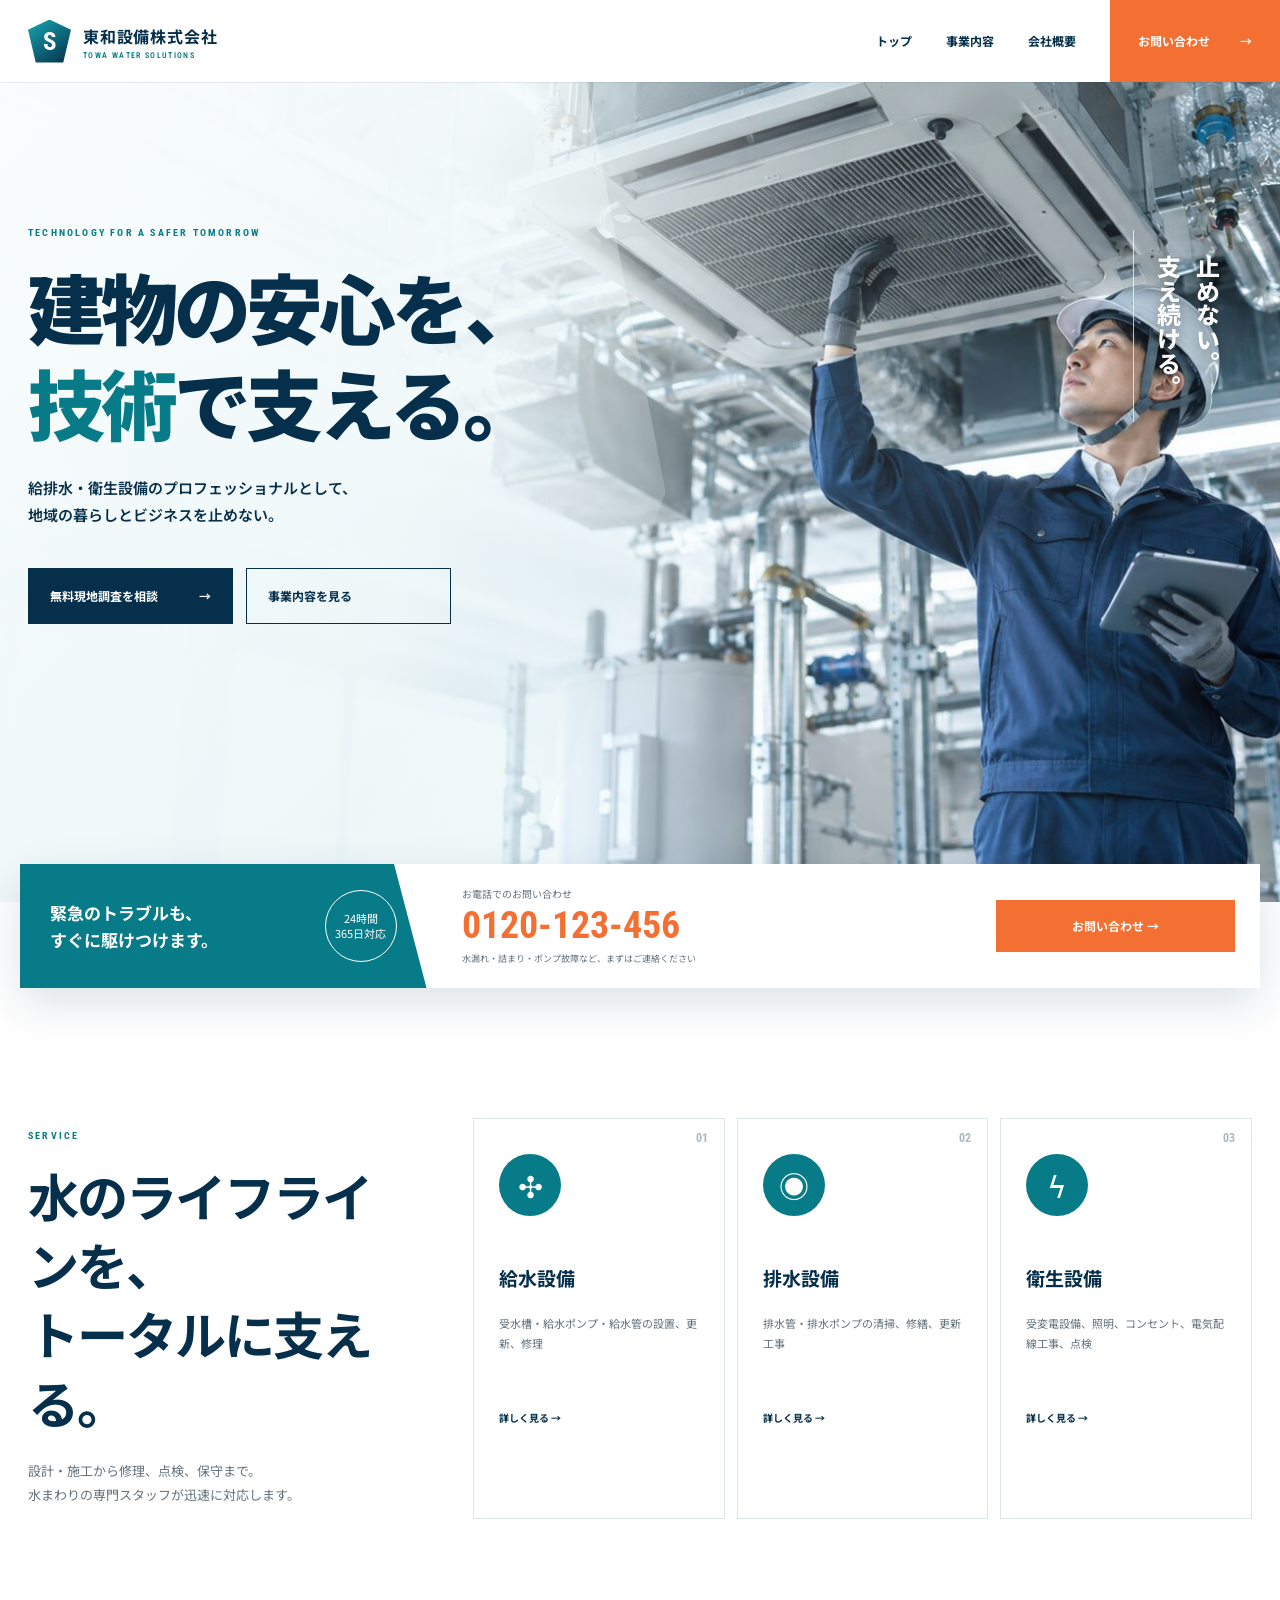
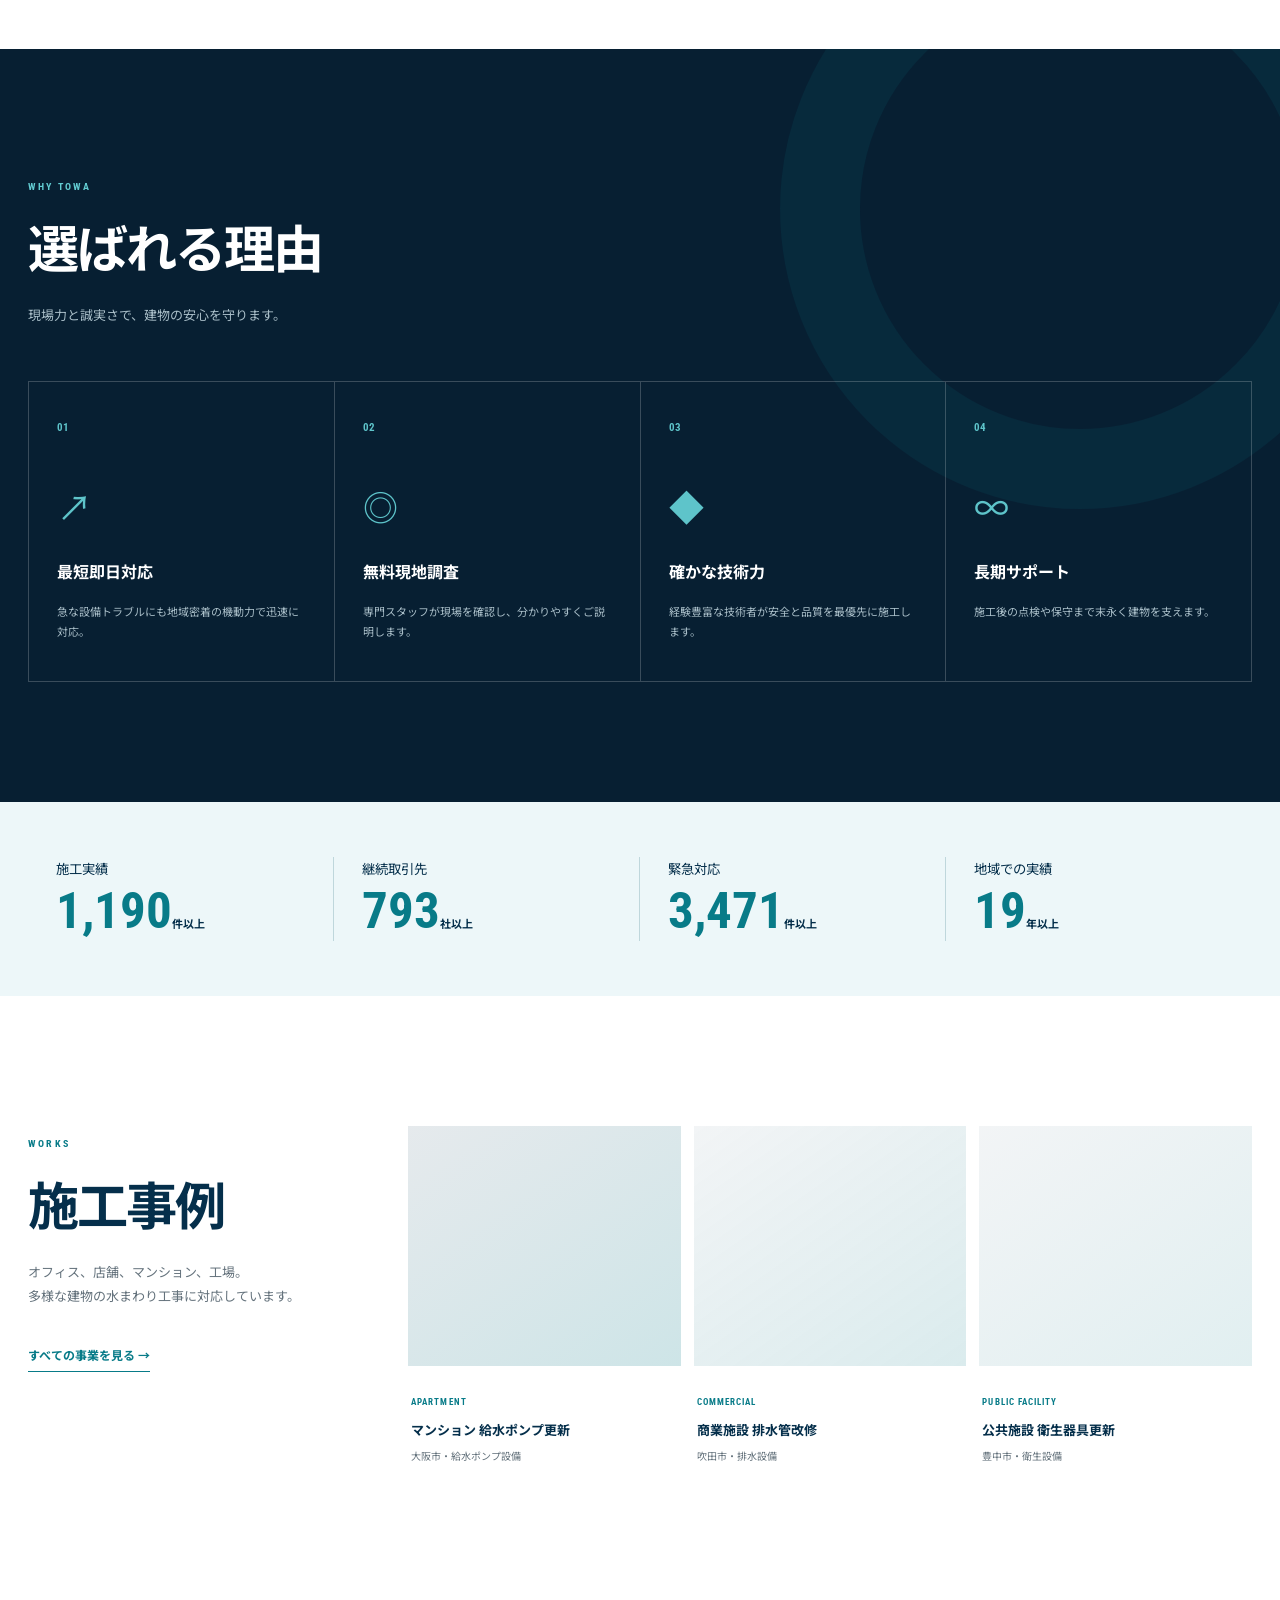
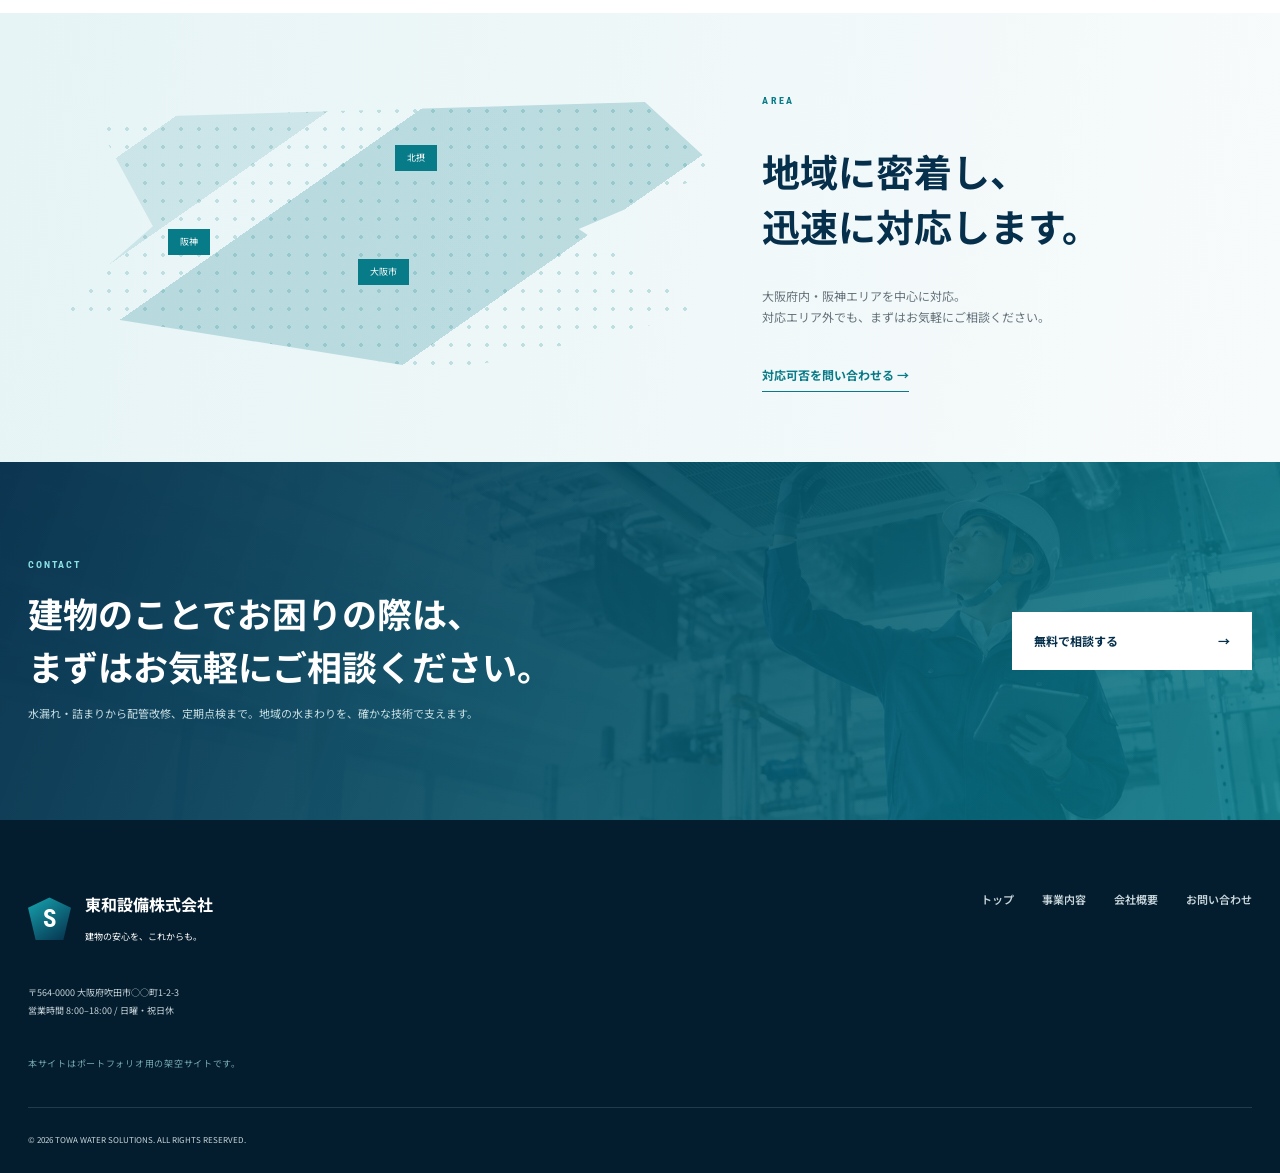
==== commit 1d316345: "Specialize site content for plumbing services" ====
--- a/index.html
+++ b/index.html
@@ -1,10 +1,10 @@
-<!DOCTYPE html><html lang="ja"><head><meta charset="UTF-8"><meta name="viewport" content="width=device-width,initial-scale=1"><meta name="description" content="大阪・北摂地域の空調、給排水、電気設備工事。建物の安心を確かな技術で支えます。"><title>トップ | 東和設備株式会社</title><link rel="preconnect" href="https://fonts.googleapis.com"><link rel="preconnect" href="https://fonts.gstatic.com" crossorigin><link href="https://fonts.googleapis.com/css2?family=Noto+Sans+JP:wght@400;500;600;700;800;900&family=Roboto+Condensed:wght@600;700&display=swap" rel="stylesheet"><link rel="stylesheet" href="styles.css"><script src="script.js" defer></script><link rel="icon" href="favicon.svg" type="image/svg+xml"><meta property="og:type" content="website"><meta property="og:title" content="東和設備株式会社 | 建物の安心を、技術で支える。"><meta property="og:description" content="大阪・北摂地域の空調、給排水、電気設備工事。設計施工から点検・緊急対応まで支えます。"><meta property="og:url" content="https://pan1535ipad.github.io/Strength-sample/"><meta property="og:image" content="https://pan1535ipad.github.io/Strength-sample/assets/ogp.jpg"><meta name="twitter:card" content="summary_large_image"></head><body><div class="progress"></div><header class="header"><a class="brand" href="index.html"><span class="brand-mark">S</span><span><b>東和設備株式会社</b><small>TOWA FACILITY SOLUTIONS</small></span></a><button class="menu" aria-label="メニュー" aria-expanded="false"><i></i><i></i><i></i></button><nav><a href="index.html">トップ</a><a href="services.html">事業内容</a><a href="company.html">会社概要</a><a class="nav-cta" href="contact.html">お問い合わせ <b>→</b></a></nav></header><main><section class="hero"><img src="assets/hero-equipment.jpg" alt="空調設備を点検する技術者"><div class="hero-shape"></div><div class="hero-copy"><p class="kicker">TECHNOLOGY FOR A SAFER TOMORROW</p><h1>建物の安心を、<br><em>技術</em>で支える。</h1><p>空調・給排水・電気設備のプロフェッショナルとして、<br>地域の暮らしとビジネスを止めない。</p><div class="hero-actions"><a class="btn primary" href="contact.html">無料現地調査を相談 <span>→</span></a><a class="btn ghost" href="services.html">事業内容を見る</a></div></div><div class="hero-side">止めない。<br>支え続ける。</div></section>
-<section class="emergency"><div><strong>緊急のトラブルも、<br>すぐに駆けつけます。</strong><span class="round">24時間<br>365日対応</span></div><div class="phone"><small>お電話でのお問い合わせ</small><a href="tel:0120123456">0120-123-456</a><p>水漏れ・空調停止・停電など、まずはご連絡ください</p></div><a href="contact.html">お問い合わせ →</a></section>
-<section class="section intro"><div class="section-title reveal"><small>SERVICE</small><h2>建物設備を、<br>トータルに支える。</h2><p>設計・施工から修理、点検、保守まで。<br>設備ごとの専門スタッフが迅速に対応します。</p></div><div class="service-cards">
-<a class="service-card reveal" href="services.html#air"><span>01</span><div class="icon fan">✣</div><h3>空調設備</h3><p>業務用・家庭用エアコンの設置、更新、修理、メンテナンス</p><b>詳しく見る →</b></a>
-<a class="service-card reveal" href="services.html#water"><span>02</span><div class="icon">◉</div><h3>給排水設備</h3><p>給水・排水・衛生設備の設置、修繕、改修工事</p><b>詳しく見る →</b></a>
-<a class="service-card reveal" href="services.html#electric"><span>03</span><div class="icon">ϟ</div><h3>電気設備</h3><p>受変電設備、照明、コンセント、電気配線工事、点検</p><b>詳しく見る →</b></a></div></section>
+<!DOCTYPE html><html lang="ja"><head><meta charset="UTF-8"><meta name="viewport" content="width=device-width,initial-scale=1"><meta name="description" content="大阪・北摂地域の給排水・衛生設備工事。水まわりの安心を確かな技術で支えます。"><title>トップ | 東和設備株式会社</title><link rel="preconnect" href="https://fonts.googleapis.com"><link rel="preconnect" href="https://fonts.gstatic.com" crossorigin><link href="https://fonts.googleapis.com/css2?family=Noto+Sans+JP:wght@400;500;600;700;800;900&family=Roboto+Condensed:wght@600;700&display=swap" rel="stylesheet"><link rel="stylesheet" href="styles.css"><script src="script.js" defer></script><link rel="icon" href="favicon.svg" type="image/svg+xml"><meta property="og:type" content="website"><meta property="og:title" content="東和設備株式会社 | 建物の安心を、技術で支える。"><meta property="og:description" content="大阪・北摂地域の給排水・衛生設備工事。配管・ポンプの施工から点検・緊急対応まで支えます。"><meta property="og:url" content="https://pan1535ipad.github.io/Strength-sample/"><meta property="og:image" content="https://pan1535ipad.github.io/Strength-sample/assets/ogp.jpg"><meta name="twitter:card" content="summary_large_image"></head><body><div class="progress"></div><header class="header"><a class="brand" href="index.html"><span class="brand-mark">S</span><span><b>東和設備株式会社</b><small>TOWA WATER SOLUTIONS</small></span></a><button class="menu" aria-label="メニュー" aria-expanded="false"><i></i><i></i><i></i></button><nav><a href="index.html">トップ</a><a href="services.html">事業内容</a><a href="company.html">会社概要</a><a class="nav-cta" href="contact.html">お問い合わせ <b>→</b></a></nav></header><main><section class="hero"><img src="assets/hero-equipment.jpg" alt="給水設備を点検する技術者"><div class="hero-shape"></div><div class="hero-copy"><p class="kicker">TECHNOLOGY FOR A SAFER TOMORROW</p><h1>建物の安心を、<br><em>技術</em>で支える。</h1><p>給排水・衛生設備のプロフェッショナルとして、<br>地域の暮らしとビジネスを止めない。</p><div class="hero-actions"><a class="btn primary" href="contact.html">無料現地調査を相談 <span>→</span></a><a class="btn ghost" href="services.html">事業内容を見る</a></div></div><div class="hero-side">止めない。<br>支え続ける。</div></section>
+<section class="emergency"><div><strong>緊急のトラブルも、<br>すぐに駆けつけます。</strong><span class="round">24時間<br>365日対応</span></div><div class="phone"><small>お電話でのお問い合わせ</small><a href="tel:0120123456">0120-123-456</a><p>水漏れ・詰まり・ポンプ故障など、まずはご連絡ください</p></div><a href="contact.html">お問い合わせ →</a></section>
+<section class="section intro"><div class="section-title reveal"><small>SERVICE</small><h2>水のライフラインを、<br>トータルに支える。</h2><p>設計・施工から修理、点検、保守まで。<br>水まわりの専門スタッフが迅速に対応します。</p></div><div class="service-cards">
+<a class="service-card reveal" href="services.html#supply"><span>01</span><div class="icon fan">✣</div><h3>給水設備</h3><p>受水槽・給水ポンプ・給水管の設置、更新、修理</p><b>詳しく見る →</b></a>
+<a class="service-card reveal" href="services.html#drainage"><span>02</span><div class="icon">◉</div><h3>排水設備</h3><p>排水管・排水ポンプの清掃、修繕、更新工事</p><b>詳しく見る →</b></a>
+<a class="service-card reveal" href="services.html#sanitary"><span>03</span><div class="icon">ϟ</div><h3>衛生設備</h3><p>受変電設備、照明、コンセント、電気配線工事、点検</p><b>詳しく見る →</b></a></div></section>
 <section class="reasons"><div class="section-title light reveal"><small>WHY TOWA</small><h2>選ばれる理由</h2><p>現場力と誠実さで、建物の安心を守ります。</p></div><div class="reason-grid"><article class="reveal"><b>01</b><span>↗</span><h3>最短即日対応</h3><p>急な設備トラブルにも地域密着の機動力で迅速に対応。</p></article><article class="reveal"><b>02</b><span>◎</span><h3>無料現地調査</h3><p>専門スタッフが現場を確認し、分かりやすくご説明します。</p></article><article class="reveal"><b>03</b><span>◆</span><h3>確かな技術力</h3><p>経験豊富な技術者が安全と品質を最優先に施工します。</p></article><article class="reveal"><b>04</b><span>∞</span><h3>長期サポート</h3><p>施工後の点検や保守まで末永く建物を支えます。</p></article></div></section>
 <section class="numbers"><div><small>施工実績</small><strong data-count="1200">0</strong><b>件以上</b></div><div><small>継続取引先</small><strong data-count="800">0</strong><b>社以上</b></div><div><small>緊急対応</small><strong data-count="3500">0</strong><b>件以上</b></div><div><small>地域での実績</small><strong data-count="20">0</strong><b>年以上</b></div></section>
-<section class="section works"><div class="section-title reveal"><small>WORKS</small><h2>施工事例</h2><p>オフィス、店舗、マンション、工場。<br>多様な建物の設備工事に対応しています。</p><a href="services.html">すべての事業を見る →</a></div><div class="work-grid"><figure class="reveal"><div class="work-img work1"></div><figcaption><small>OFFICE BUILDING</small><h3>オフィスビル 空調設備更新</h3><p>大阪市・空調設備</p></figcaption></figure><figure class="reveal"><div class="work-img work2"></div><figcaption><small>COMMERCIAL FACILITY</small><h3>商業施設 給排水設備改修</h3><p>吹田市・給排水設備</p></figcaption></figure><figure class="reveal"><div class="work-img work3"></div><figcaption><small>TENANT SHOP</small><h3>テナント店舗 電気設備新設</h3><p>豊中市・電気設備</p></figcaption></figure></div></section>
-<section class="area"><div class="area-map reveal"><span>北摂</span><span>大阪市</span><span>阪神</span></div><div class="reveal"><small>AREA</small><h2>地域に密着し、<br>迅速に対応します。</h2><p>大阪府内・阪神エリアを中心に対応。<br>対応エリア外でも、まずはお気軽にご相談ください。</p><a class="text-link" href="contact.html">対応可否を問い合わせる →</a></div></section></main><section class="cta reveal"><div><small>CONTACT</small><h2>建物のことでお困りの際は、<br>まずはお気軽にご相談ください。</h2><p>設備の不具合から改修工事、定期点検まで。地域の設備を、確かな技術で支えます。</p></div><a href="contact.html">無料で相談する <span>→</span></a></section><footer><div class="footer-brand"><span class="brand-mark">S</span><div><b>東和設備株式会社</b><small>建物の安心を、これからも。</small></div></div><div class="footer-links"><a href="index.html">トップ</a><a href="services.html">事業内容</a><a href="company.html">会社概要</a><a href="contact.html">お問い合わせ</a></div><div class="footer-meta"><p>〒564-0000 大阪府吹田市○○町1-2-3</p><p>営業時間 8:00–18:00 / 日曜・祝日休</p></div><small class="portfolio-note">本サイトはポートフォリオ用の架空サイトです。</small><small class="copyright">© 2026 TOWA FACILITY SOLUTIONS. ALL RIGHTS RESERVED.</small></footer></body></html>+<section class="section works"><div class="section-title reveal"><small>WORKS</small><h2>施工事例</h2><p>オフィス、店舗、マンション、工場。<br>多様な建物の水まわり工事に対応しています。</p><a href="services.html">すべての事業を見る →</a></div><div class="work-grid"><figure class="reveal"><div class="work-img work1"></div><figcaption><small>APARTMENT</small><h3>マンション 給水ポンプ更新</h3><p>大阪市・給水ポンプ設備</p></figcaption></figure><figure class="reveal"><div class="work-img work2"></div><figcaption><small>COMMERCIAL</small><h3>商業施設 排水管改修</h3><p>吹田市・排水設備</p></figcaption></figure><figure class="reveal"><div class="work-img work3"></div><figcaption><small>PUBLIC FACILITY</small><h3>公共施設 衛生器具更新</h3><p>豊中市・衛生設備</p></figcaption></figure></div></section>
+<section class="area"><div class="area-map reveal"><span>北摂</span><span>大阪市</span><span>阪神</span></div><div class="reveal"><small>AREA</small><h2>地域に密着し、<br>迅速に対応します。</h2><p>大阪府内・阪神エリアを中心に対応。<br>対応エリア外でも、まずはお気軽にご相談ください。</p><a class="text-link" href="contact.html">対応可否を問い合わせる →</a></div></section></main><section class="cta reveal"><div><small>CONTACT</small><h2>建物のことでお困りの際は、<br>まずはお気軽にご相談ください。</h2><p>水漏れ・詰まりから配管改修、定期点検まで。地域の水まわりを、確かな技術で支えます。</p></div><a href="contact.html">無料で相談する <span>→</span></a></section><footer><div class="footer-brand"><span class="brand-mark">S</span><div><b>東和設備株式会社</b><small>建物の安心を、これからも。</small></div></div><div class="footer-links"><a href="index.html">トップ</a><a href="services.html">事業内容</a><a href="company.html">会社概要</a><a href="contact.html">お問い合わせ</a></div><div class="footer-meta"><p>〒564-0000 大阪府吹田市○○町1-2-3</p><p>営業時間 8:00–18:00 / 日曜・祝日休</p></div><small class="portfolio-note">本サイトはポートフォリオ用の架空サイトです。</small><small class="copyright">© 2026 TOWA WATER SOLUTIONS. ALL RIGHTS RESERVED.</small></footer></body></html>
--- a/styles.css
+++ b/styles.css
@@ -46,3 +46,10 @@
     background-position: 80% center;
   }
 }
+
+
+/* Portfolio disclosure and 404 */
+.portfolio-note{grid-column:1/-1;color:#75aab0!important;font-size:9px!important;letter-spacing:.08em;text-align:left!important}
+.not-found{min-height:100vh;display:grid;place-items:center;padding:130px 28px 80px;text-align:center}
+.not-found>div{max-width:720px}.not-found small{color:var(--teal);font:700 10px "Roboto Condensed";letter-spacing:.25em}.not-found strong{display:block;color:rgba(8,123,136,.12);font:700 clamp(120px,25vw,280px)/.9 "Roboto Condensed"}.not-found h1{margin:20px 0;font-size:clamp(28px,4vw,48px);line-height:1.5}.not-found p{color:var(--gray);font-size:12px}.not-found a{display:flex;justify-content:space-between;width:250px;margin:35px auto 0;padding:17px 22px;color:#fff;background:var(--navy);font-size:11px;font-weight:700}
+@media(max-width:850px){.not-found{padding-top:100px}.portfolio-note{margin-top:12px}}
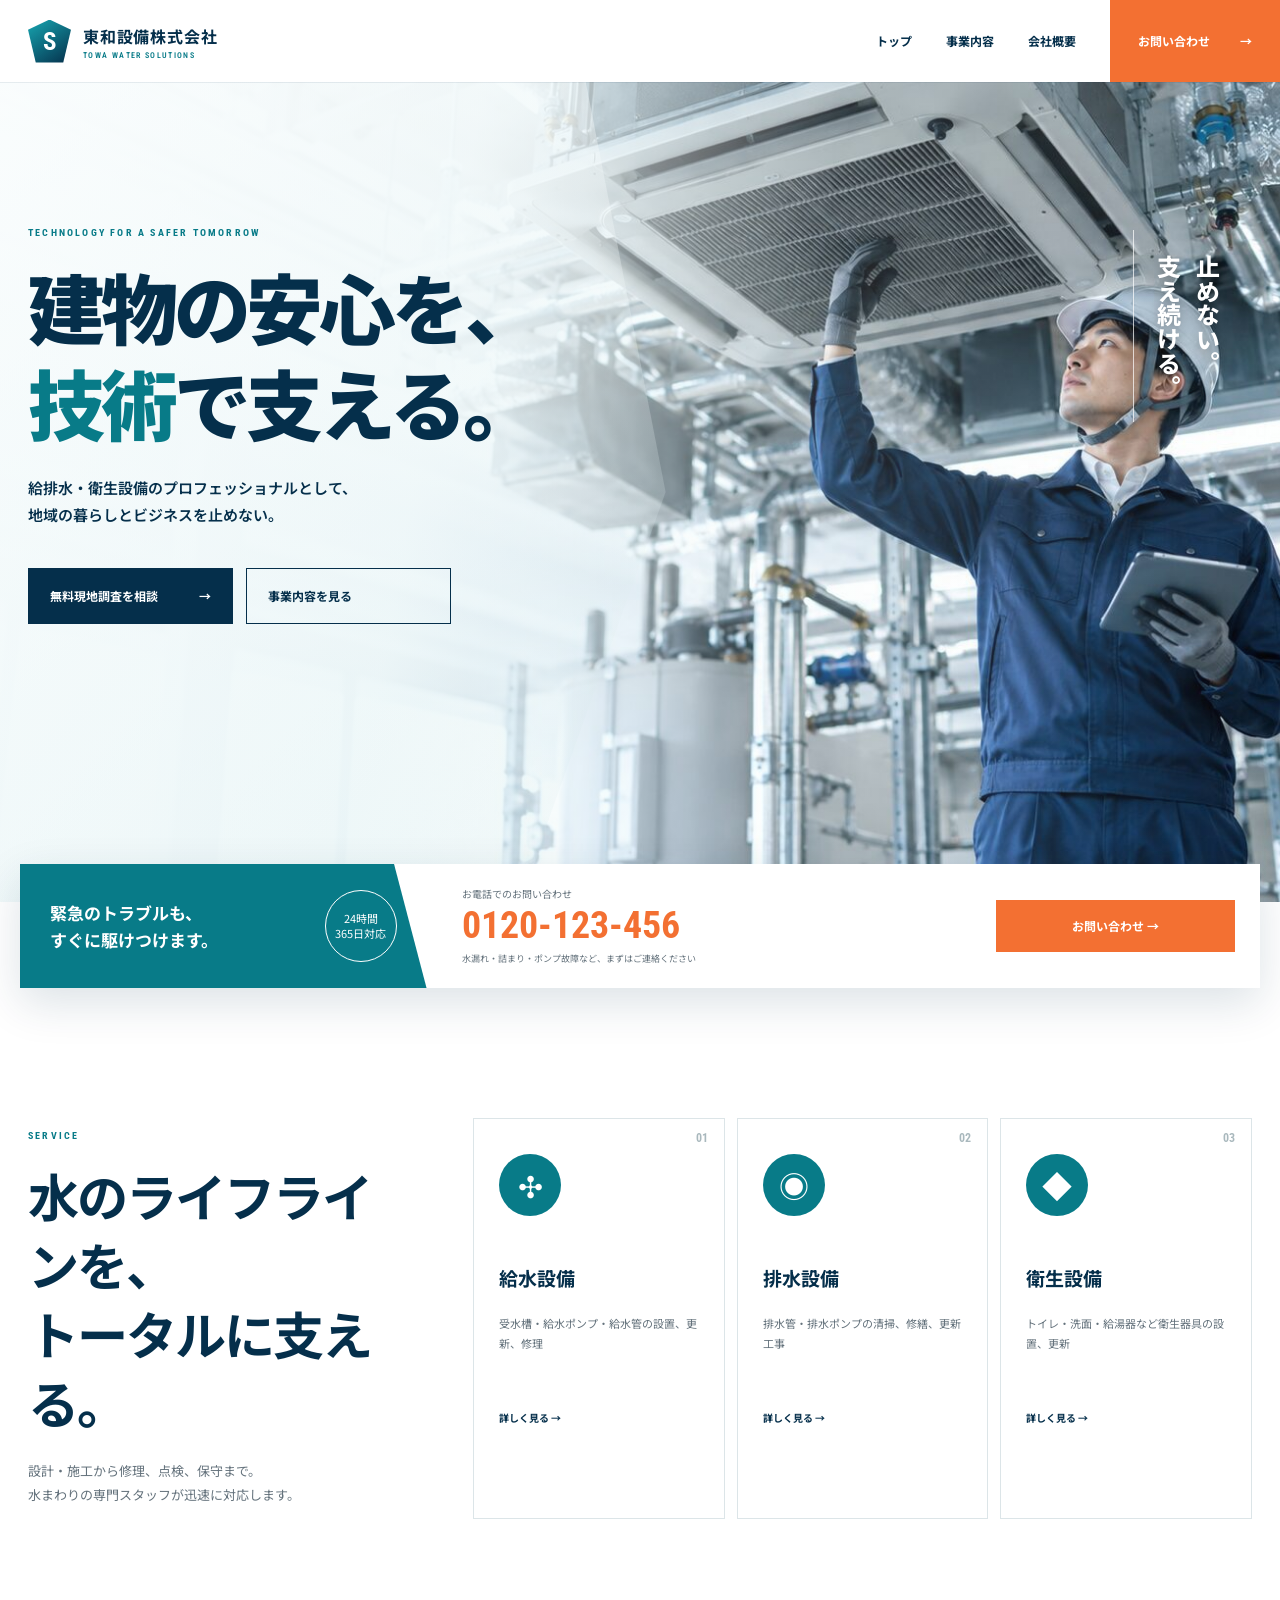
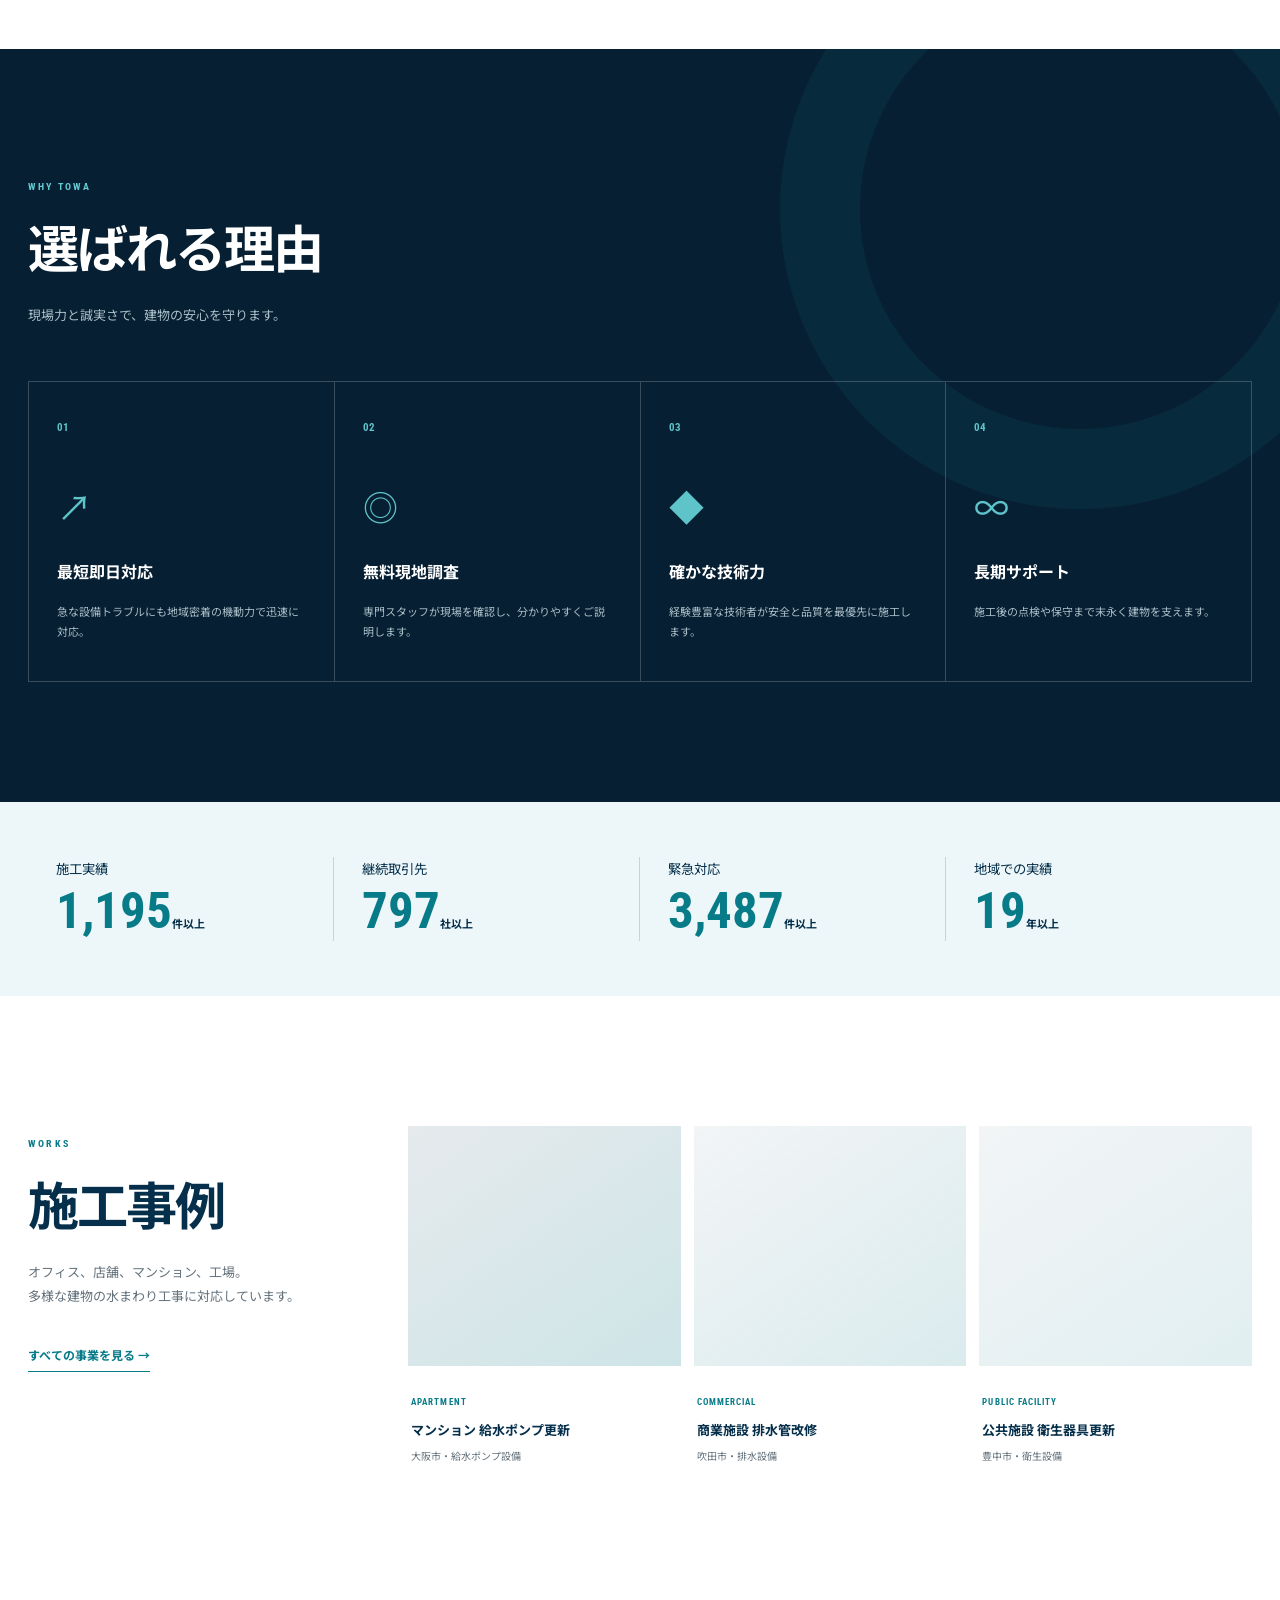
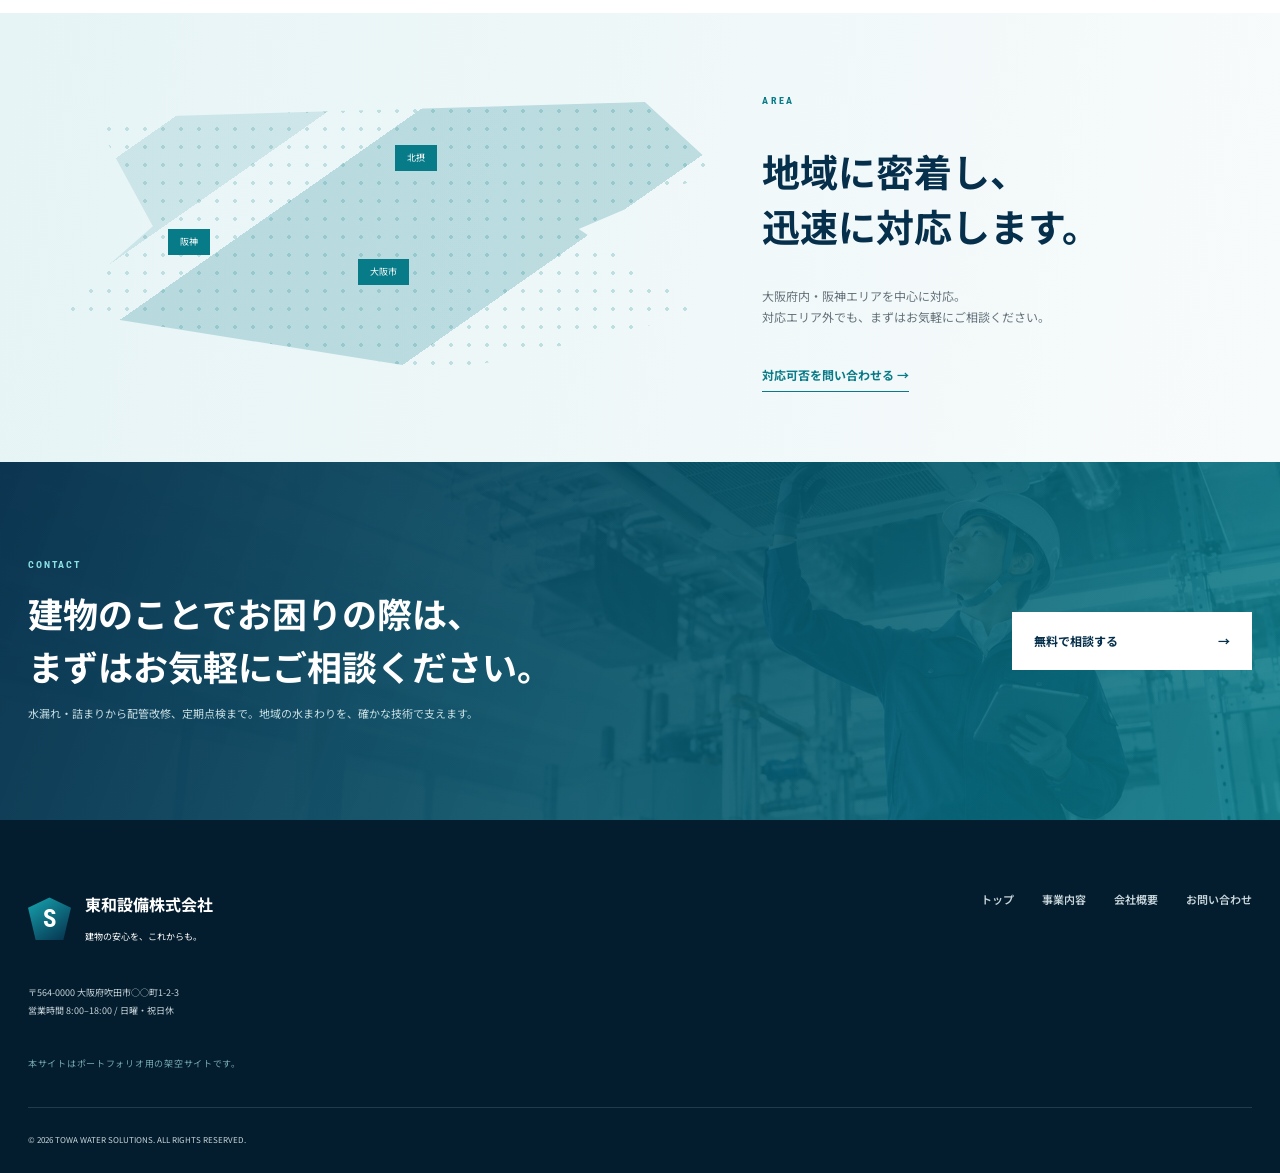
==== commit bb2c2abd: "Polish specialized service copy" ====
--- a/index.html
+++ b/index.html
@@ -3,7 +3,7 @@
 <section class="section intro"><div class="section-title reveal"><small>SERVICE</small><h2>水のライフラインを、<br>トータルに支える。</h2><p>設計・施工から修理、点検、保守まで。<br>水まわりの専門スタッフが迅速に対応します。</p></div><div class="service-cards">
 <a class="service-card reveal" href="services.html#supply"><span>01</span><div class="icon fan">✣</div><h3>給水設備</h3><p>受水槽・給水ポンプ・給水管の設置、更新、修理</p><b>詳しく見る →</b></a>
 <a class="service-card reveal" href="services.html#drainage"><span>02</span><div class="icon">◉</div><h3>排水設備</h3><p>排水管・排水ポンプの清掃、修繕、更新工事</p><b>詳しく見る →</b></a>
-<a class="service-card reveal" href="services.html#sanitary"><span>03</span><div class="icon">ϟ</div><h3>衛生設備</h3><p>受変電設備、照明、コンセント、電気配線工事、点検</p><b>詳しく見る →</b></a></div></section>
+<a class="service-card reveal" href="services.html#sanitary"><span>03</span><div class="icon">◆</div><h3>衛生設備</h3><p>トイレ・洗面・給湯器など衛生器具の設置、更新</p><b>詳しく見る →</b></a></div></section>
 <section class="reasons"><div class="section-title light reveal"><small>WHY TOWA</small><h2>選ばれる理由</h2><p>現場力と誠実さで、建物の安心を守ります。</p></div><div class="reason-grid"><article class="reveal"><b>01</b><span>↗</span><h3>最短即日対応</h3><p>急な設備トラブルにも地域密着の機動力で迅速に対応。</p></article><article class="reveal"><b>02</b><span>◎</span><h3>無料現地調査</h3><p>専門スタッフが現場を確認し、分かりやすくご説明します。</p></article><article class="reveal"><b>03</b><span>◆</span><h3>確かな技術力</h3><p>経験豊富な技術者が安全と品質を最優先に施工します。</p></article><article class="reveal"><b>04</b><span>∞</span><h3>長期サポート</h3><p>施工後の点検や保守まで末永く建物を支えます。</p></article></div></section>
 <section class="numbers"><div><small>施工実績</small><strong data-count="1200">0</strong><b>件以上</b></div><div><small>継続取引先</small><strong data-count="800">0</strong><b>社以上</b></div><div><small>緊急対応</small><strong data-count="3500">0</strong><b>件以上</b></div><div><small>地域での実績</small><strong data-count="20">0</strong><b>年以上</b></div></section>
 <section class="section works"><div class="section-title reveal"><small>WORKS</small><h2>施工事例</h2><p>オフィス、店舗、マンション、工場。<br>多様な建物の水まわり工事に対応しています。</p><a href="services.html">すべての事業を見る →</a></div><div class="work-grid"><figure class="reveal"><div class="work-img work1"></div><figcaption><small>APARTMENT</small><h3>マンション 給水ポンプ更新</h3><p>大阪市・給水ポンプ設備</p></figcaption></figure><figure class="reveal"><div class="work-img work2"></div><figcaption><small>COMMERCIAL</small><h3>商業施設 排水管改修</h3><p>吹田市・排水設備</p></figcaption></figure><figure class="reveal"><div class="work-img work3"></div><figcaption><small>PUBLIC FACILITY</small><h3>公共施設 衛生器具更新</h3><p>豊中市・衛生設備</p></figcaption></figure></div></section>
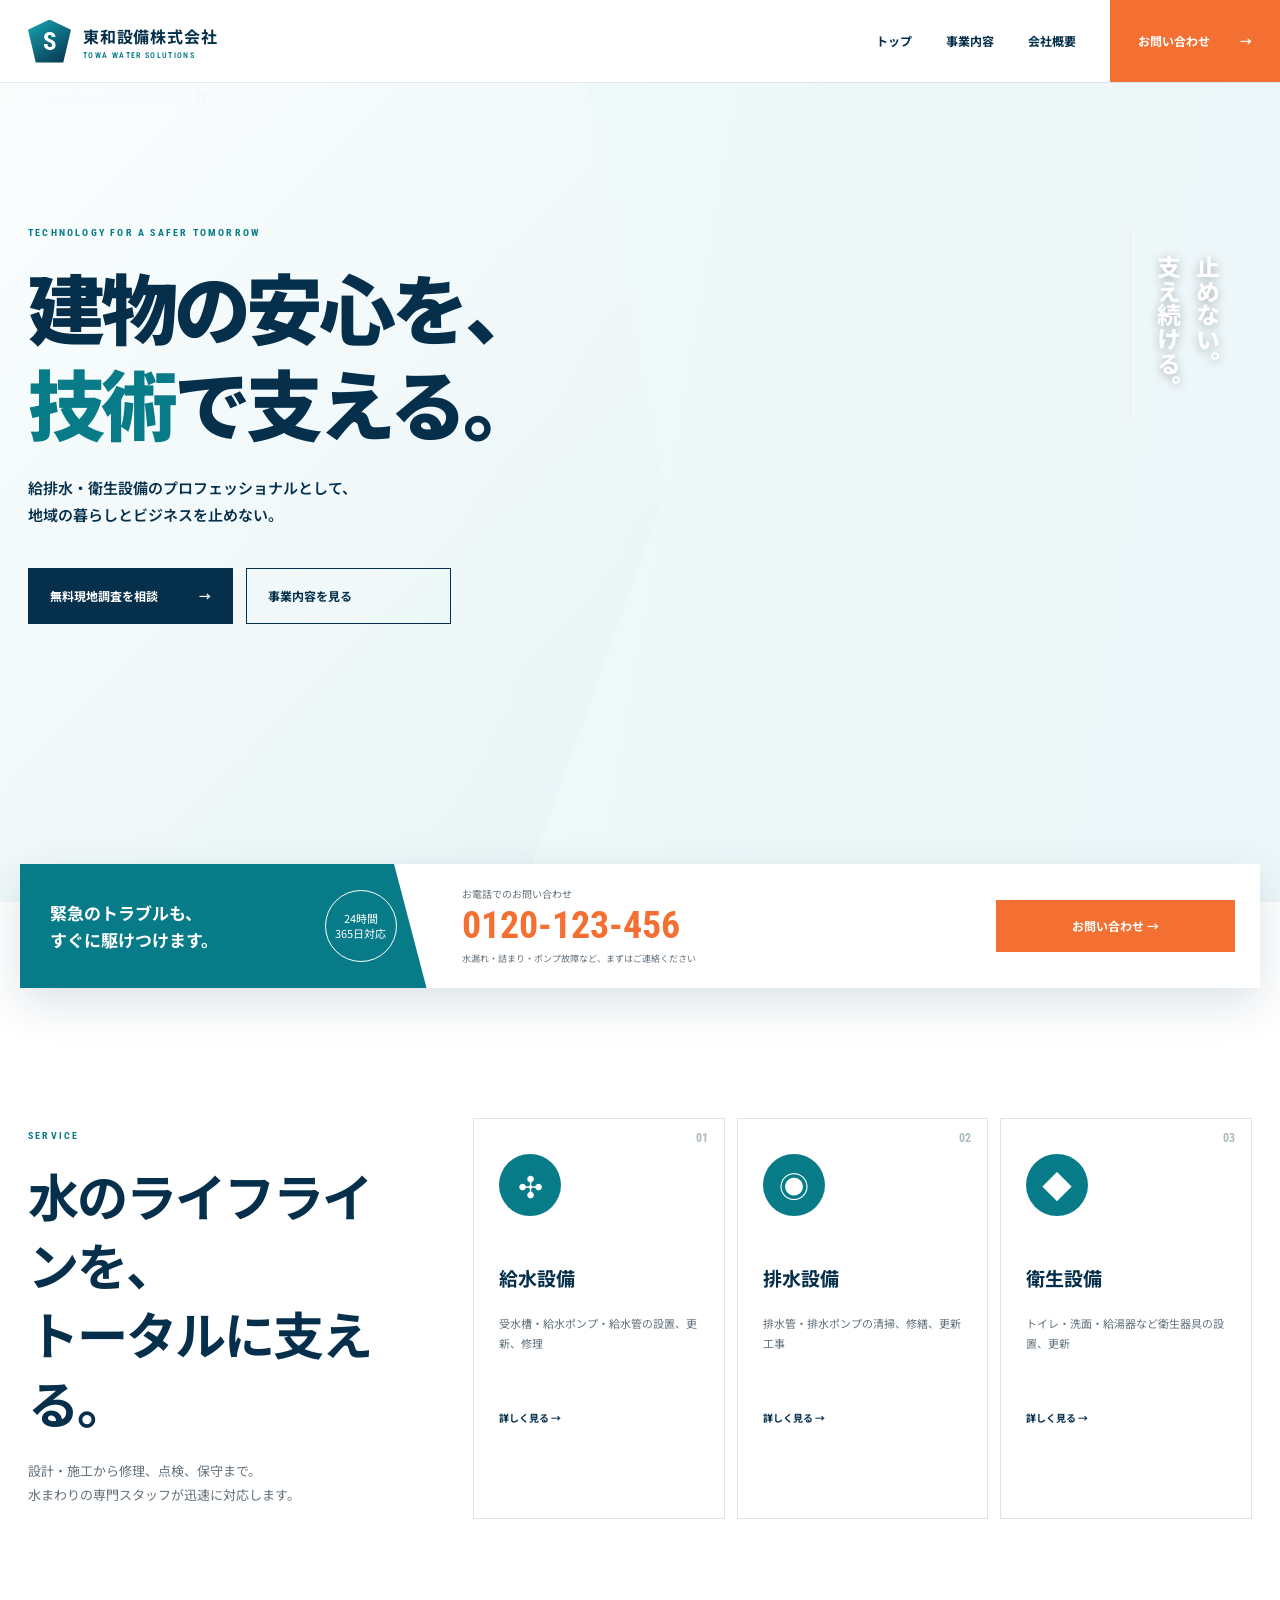
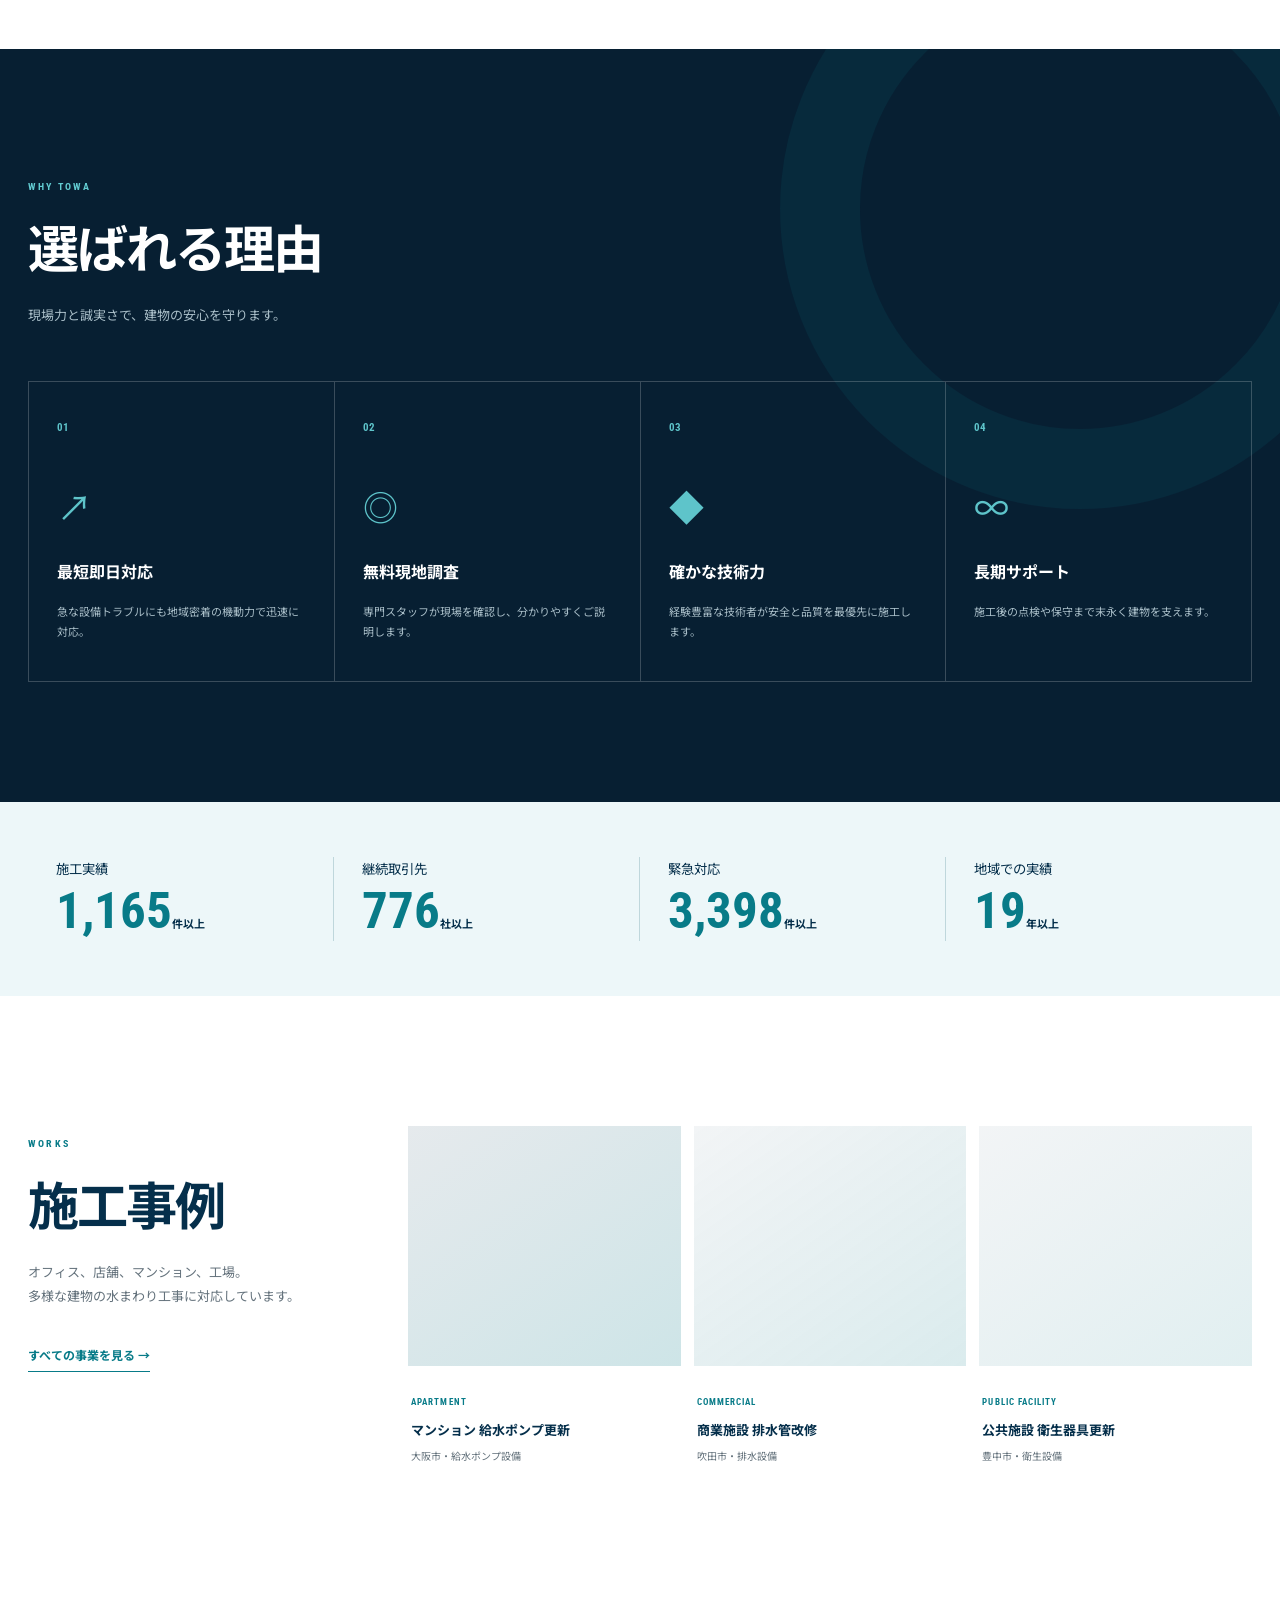
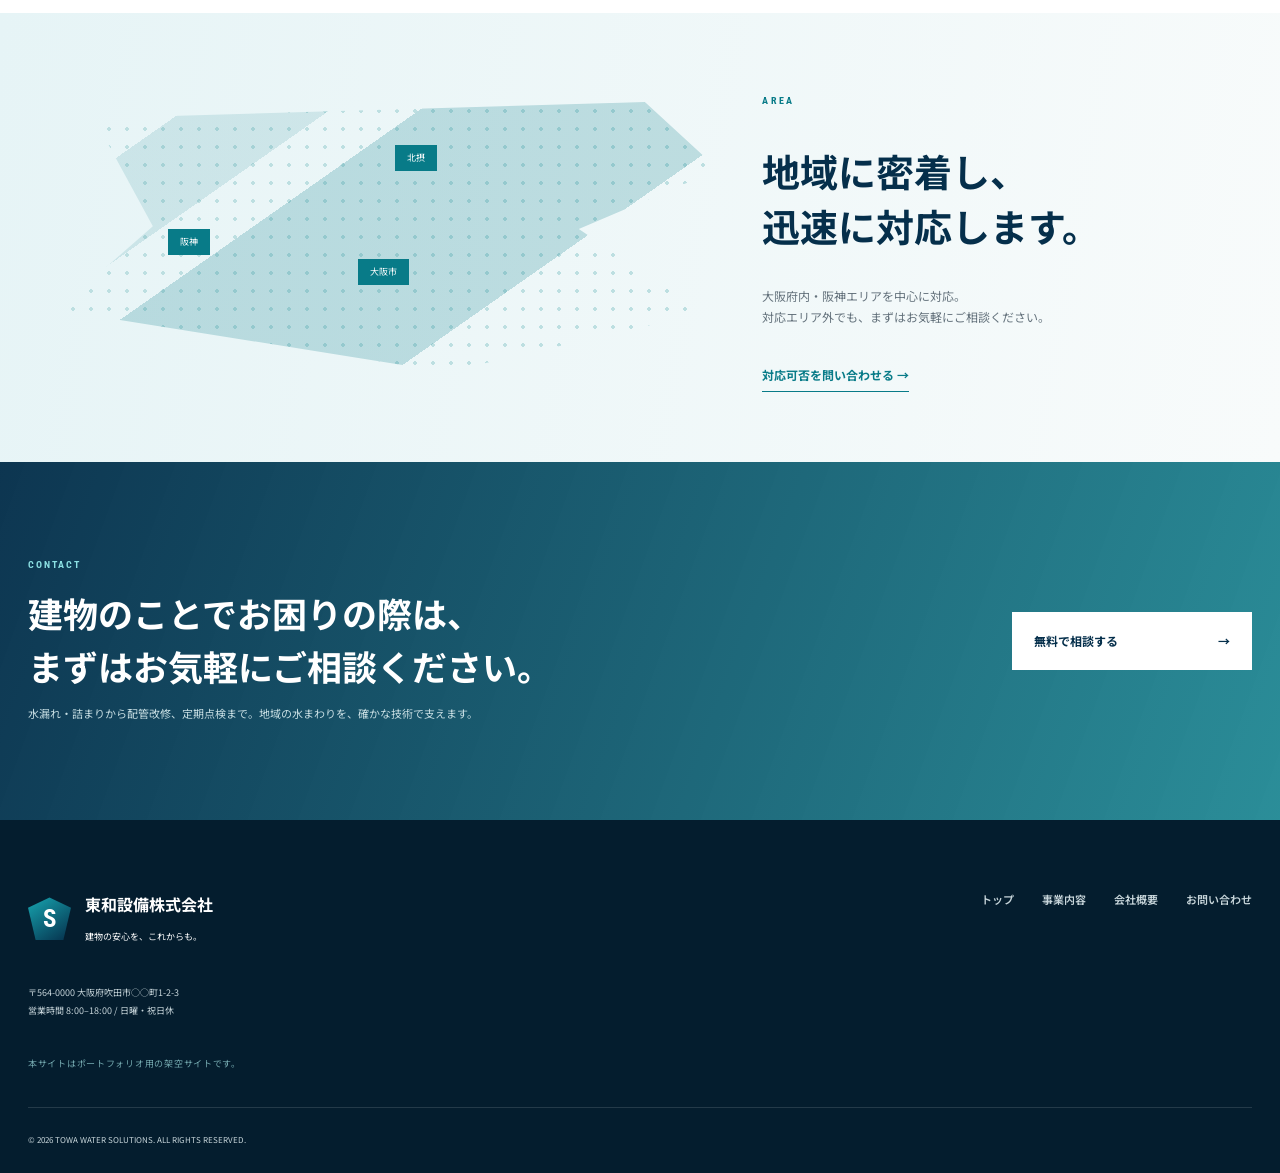
==== commit cde93c2c: "Use trade-specific hero photography" ====
--- a/index.html
+++ b/index.html
@@ -1,4 +1,4 @@
-<!DOCTYPE html><html lang="ja"><head><meta charset="UTF-8"><meta name="viewport" content="width=device-width,initial-scale=1"><meta name="description" content="大阪・北摂地域の給排水・衛生設備工事。水まわりの安心を確かな技術で支えます。"><title>トップ | 東和設備株式会社</title><link rel="preconnect" href="https://fonts.googleapis.com"><link rel="preconnect" href="https://fonts.gstatic.com" crossorigin><link href="https://fonts.googleapis.com/css2?family=Noto+Sans+JP:wght@400;500;600;700;800;900&family=Roboto+Condensed:wght@600;700&display=swap" rel="stylesheet"><link rel="stylesheet" href="styles.css"><script src="script.js" defer></script><link rel="icon" href="favicon.svg" type="image/svg+xml"><meta property="og:type" content="website"><meta property="og:title" content="東和設備株式会社 | 建物の安心を、技術で支える。"><meta property="og:description" content="大阪・北摂地域の給排水・衛生設備工事。配管・ポンプの施工から点検・緊急対応まで支えます。"><meta property="og:url" content="https://pan1535ipad.github.io/Strength-sample/"><meta property="og:image" content="https://pan1535ipad.github.io/Strength-sample/assets/ogp.jpg"><meta name="twitter:card" content="summary_large_image"></head><body><div class="progress"></div><header class="header"><a class="brand" href="index.html"><span class="brand-mark">S</span><span><b>東和設備株式会社</b><small>TOWA WATER SOLUTIONS</small></span></a><button class="menu" aria-label="メニュー" aria-expanded="false"><i></i><i></i><i></i></button><nav><a href="index.html">トップ</a><a href="services.html">事業内容</a><a href="company.html">会社概要</a><a class="nav-cta" href="contact.html">お問い合わせ <b>→</b></a></nav></header><main><section class="hero"><img src="assets/hero-equipment.jpg" alt="給水設備を点検する技術者"><div class="hero-shape"></div><div class="hero-copy"><p class="kicker">TECHNOLOGY FOR A SAFER TOMORROW</p><h1>建物の安心を、<br><em>技術</em>で支える。</h1><p>給排水・衛生設備のプロフェッショナルとして、<br>地域の暮らしとビジネスを止めない。</p><div class="hero-actions"><a class="btn primary" href="contact.html">無料現地調査を相談 <span>→</span></a><a class="btn ghost" href="services.html">事業内容を見る</a></div></div><div class="hero-side">止めない。<br>支え続ける。</div></section>
+<!DOCTYPE html><html lang="ja"><head><meta charset="UTF-8"><meta name="viewport" content="width=device-width,initial-scale=1"><meta name="description" content="大阪・北摂地域の給排水・衛生設備工事。水まわりの安心を確かな技術で支えます。"><title>トップ | 東和設備株式会社</title><link rel="preconnect" href="https://fonts.googleapis.com"><link rel="preconnect" href="https://fonts.gstatic.com" crossorigin><link href="https://fonts.googleapis.com/css2?family=Noto+Sans+JP:wght@400;500;600;700;800;900&family=Roboto+Condensed:wght@600;700&display=swap" rel="stylesheet"><link rel="stylesheet" href="styles.css"><script src="script.js" defer></script><link rel="icon" href="favicon.svg" type="image/svg+xml"><meta property="og:type" content="website"><meta property="og:title" content="東和設備株式会社 | 建物の安心を、技術で支える。"><meta property="og:description" content="大阪・北摂地域の給排水・衛生設備工事。配管・ポンプの施工から点検・緊急対応まで支えます。"><meta property="og:url" content="https://pan1535ipad.github.io/Strength-sample/"><meta property="og:image" content="https://pan1535ipad.github.io/Strength-sample/assets/ogp.jpg"><meta name="twitter:card" content="summary_large_image"></head><body><div class="progress"></div><header class="header"><a class="brand" href="index.html"><span class="brand-mark">S</span><span><b>東和設備株式会社</b><small>TOWA WATER SOLUTIONS</small></span></a><button class="menu" aria-label="メニュー" aria-expanded="false"><i></i><i></i><i></i></button><nav><a href="index.html">トップ</a><a href="services.html">事業内容</a><a href="company.html">会社概要</a><a class="nav-cta" href="contact.html">お問い合わせ <b>→</b></a></nav></header><main><section class="hero"><img src="https://images.unsplash.com/photo-1581092160607-ee22621dd758?auto=format&fit=crop&w=1800&q=88" alt="給水設備を点検する技術者"><div class="hero-shape"></div><div class="hero-copy"><p class="kicker">TECHNOLOGY FOR A SAFER TOMORROW</p><h1>建物の安心を、<br><em>技術</em>で支える。</h1><p>給排水・衛生設備のプロフェッショナルとして、<br>地域の暮らしとビジネスを止めない。</p><div class="hero-actions"><a class="btn primary" href="contact.html">無料現地調査を相談 <span>→</span></a><a class="btn ghost" href="services.html">事業内容を見る</a></div></div><div class="hero-side">止めない。<br>支え続ける。</div></section>
 <section class="emergency"><div><strong>緊急のトラブルも、<br>すぐに駆けつけます。</strong><span class="round">24時間<br>365日対応</span></div><div class="phone"><small>お電話でのお問い合わせ</small><a href="tel:0120123456">0120-123-456</a><p>水漏れ・詰まり・ポンプ故障など、まずはご連絡ください</p></div><a href="contact.html">お問い合わせ →</a></section>
 <section class="section intro"><div class="section-title reveal"><small>SERVICE</small><h2>水のライフラインを、<br>トータルに支える。</h2><p>設計・施工から修理、点検、保守まで。<br>水まわりの専門スタッフが迅速に対応します。</p></div><div class="service-cards">
 <a class="service-card reveal" href="services.html#supply"><span>01</span><div class="icon fan">✣</div><h3>給水設備</h3><p>受水槽・給水ポンプ・給水管の設置、更新、修理</p><b>詳しく見る →</b></a>
--- a/styles.css
+++ b/styles.css
@@ -1,4 +1,4 @@
-:root{--navy:#052f4b;--navy2:#071f32;--teal:#087b88;--cyan:#17a6b1;--orange:#f37032;--ice:#edf7f9;--gray:#64727c;--line:#dce5e8;--white:#fff;--max:1240px}*{box-sizing:border-box}html{scroll-behavior:smooth}body{margin:0;color:var(--navy);font-family:"Noto Sans JP",sans-serif;line-height:1.8;background:#fff}a{color:inherit;text-decoration:none}img{max-width:100%;display:block}.progress{position:fixed;z-index:100;left:0;top:0;width:var(--progress,0);height:3px;background:var(--cyan)}.header{position:fixed;z-index:50;left:0;right:0;top:0;height:82px;padding:0 max(28px,calc((100% - var(--max))/2));display:flex;align-items:center;justify-content:space-between;background:rgba(255,255,255,.97);box-shadow:0 1px 0 rgba(5,47,75,.08);transition:.3s}.header.compact{height:68px;box-shadow:0 8px 30px rgba(5,47,75,.1)}.brand{display:flex;align-items:center;gap:12px}.brand-mark{width:43px;height:43px;display:grid;place-items:center;color:#fff;background:linear-gradient(145deg,var(--cyan),var(--navy));clip-path:polygon(50% 0,100% 24%,82% 100%,18% 100%,0 24%);font:700 25px/1 "Roboto Condensed"}.brand b{display:block;font-size:16px;letter-spacing:.05em}.brand small{display:block;color:var(--teal);font:600 8px "Roboto Condensed";letter-spacing:.17em}.header nav{height:100%;display:flex;align-items:center;gap:34px;font-size:12px;font-weight:700}.header nav>a:not(.nav-cta){position:relative}.header nav>a:not(.nav-cta):after{content:"";position:absolute;left:0;bottom:-8px;width:0;height:2px;background:var(--cyan);transition:.25s}.header nav>a:hover:after{width:100%}.nav-cta{height:100%;padding:0 28px;display:flex;align-items:center;gap:30px;color:#fff;background:var(--orange);margin-right:calc(max(28px, (100vw - var(--max))/2)*-1);transition:.25s}.nav-cta:hover{background:#d85720}.menu{display:none}.hero{height:min(820px,100vh);min-height:680px;margin-top:82px;position:relative;overflow:hidden;background:var(--ice)}.hero>img{position:absolute;inset:0;width:100%;height:100%;object-fit:cover;object-position:center}.hero:after{content:"";position:absolute;inset:0;background:linear-gradient(100deg,rgba(240,249,250,.98) 0%,rgba(240,249,250,.92) 34%,rgba(240,249,250,.16) 60%,transparent)}.hero-shape{position:absolute;z-index:1;inset:0 48% 0 0;background:linear-gradient(135deg,rgba(255,255,255,.65),rgba(8,123,136,.03));clip-path:polygon(0 0,88% 0,100% 50%,78% 100%,0 100%)}.hero-copy{position:relative;z-index:2;width:min(calc(100% - 56px),var(--max));margin:auto;padding-top:clamp(100px,15vh,160px)}.kicker,.section-title>small,.page-hero small,.detail-copy>small,.message small,.area small,.maintenance small{color:var(--teal);font:700 10px "Roboto Condensed";letter-spacing:.22em}.hero h1{margin:20px 0 24px;font-size:clamp(49px,6vw,84px);line-height:1.25;letter-spacing:-.055em;font-weight:900}.hero h1 em{font-style:normal;color:var(--teal)}.hero-copy>p:not(.kicker){font-size:15px;font-weight:600}.hero-actions{display:flex;gap:13px;margin-top:40px}.btn{min-width:205px;padding:16px 21px;display:flex;justify-content:space-between;align-items:center;font-size:12px;font-weight:700;border:1px solid var(--navy)}.primary{color:#fff;background:var(--navy)}.primary:hover{background:var(--teal);border-color:var(--teal)}.ghost:hover{color:#fff;background:var(--navy)}.hero-side{position:absolute;z-index:3;right:3vw;top:18%;padding:24px 14px;border-left:1px solid rgba(255,255,255,.7);color:#fff;font-size:24px;font-weight:800;line-height:1.65;writing-mode:vertical-rl;text-shadow:0 2px 10px rgba(0,0,0,.3)}.emergency{max-width:var(--max);min-height:124px;margin:-38px auto 0;position:relative;z-index:5;display:grid;grid-template-columns:1fr 1.4fr .65fr;align-items:center;box-shadow:0 15px 45px rgba(5,47,75,.14);background:#fff}.emergency>div:first-child{height:100%;padding:20px 30px;display:flex;align-items:center;justify-content:space-between;color:#fff;background:var(--teal);clip-path:polygon(0 0,92% 0,100% 100%,0 100%)}.emergency strong{font-size:17px;line-height:1.6}.round{width:72px;height:72px;display:grid;place-items:center;border:1px solid #fff;border-radius:50%;font-size:11px;line-height:1.4;text-align:center}.phone{padding:15px 35px}.phone small{display:block;color:var(--gray);font-size:10px}.phone a{display:block;color:var(--orange);font:700 38px/1.2 "Roboto Condensed"}.phone p{margin:3px 0 0;color:var(--gray);font-size:9px}.emergency>a{margin-right:25px;padding:15px;text-align:center;color:#fff;background:var(--orange);font-size:12px;font-weight:700}.section{width:min(calc(100% - 56px),var(--max));margin:auto;padding:130px 0}.intro{display:grid;grid-template-columns:.65fr 1.35fr;gap:70px}.section-title h2{margin:14px 0 22px;font-size:clamp(34px,4vw,56px);line-height:1.35;letter-spacing:-.04em}.section-title p{color:var(--gray);font-size:13px}.section-title>a,.text-link{display:inline-block;margin-top:24px;padding-bottom:5px;border-bottom:1px solid var(--teal);color:var(--teal);font-size:12px;font-weight:700}.service-cards{display:grid;grid-template-columns:repeat(3,1fr);gap:12px}.service-card{position:relative;padding:35px 25px;border:1px solid var(--line);background:#fff;transition:.3s}.service-card:hover{color:#fff;background:var(--navy);transform:translateY(-8px);box-shadow:0 18px 40px rgba(5,47,75,.18)}.service-card>span{position:absolute;right:16px;top:12px;color:#a9b8bd;font:700 12px "Roboto Condensed"}.icon{width:62px;height:62px;display:grid;place-items:center;margin-bottom:45px;border-radius:50%;color:#fff;background:var(--teal);font-size:30px}.service-card h3{font-size:19px}.service-card p{min-height:76px;color:var(--gray);font-size:11px}.service-card:hover p{color:#c9dce1}.service-card b{font-size:10px}.reasons{padding:120px max(28px,calc((100% - var(--max))/2));color:#fff;background:var(--navy2);position:relative;overflow:hidden}.reasons:before{content:"";position:absolute;right:-100px;top:-140px;width:440px;height:440px;border:80px solid rgba(23,166,177,.08);border-radius:50%}.section-title.light p{color:#a9bec8}.section-title.light small{color:#62cbd1}.reason-grid{position:relative;display:grid;grid-template-columns:repeat(4,1fr);margin-top:55px;border-top:1px solid rgba(255,255,255,.2);border-left:1px solid rgba(255,255,255,.2)}.reason-grid article{min-height:260px;padding:28px;border-right:1px solid rgba(255,255,255,.2);border-bottom:1px solid rgba(255,255,255,.2)}.reason-grid article>b{color:#5ec4ca;font:700 11px "Roboto Condensed"}.reason-grid article>span{display:block;margin:35px 0 20px;color:#5ec4ca;font-size:35px}.reason-grid h3{font-size:16px}.reason-grid p{color:#a9bec8;font-size:11px}.numbers{display:grid;grid-template-columns:repeat(4,1fr);padding:55px max(28px,calc((100% - var(--max))/2));background:var(--ice)}.numbers>div{padding:0 28px;border-right:1px solid #bfd7dc}.numbers>div:last-child{border:0}.numbers small{display:block}.numbers strong{font:700 clamp(38px,4vw,61px) "Roboto Condensed";color:var(--teal)}.numbers b{font-size:11px}.works{display:grid;grid-template-columns:.55fr 1.45fr;gap:60px}.work-grid{display:grid;grid-template-columns:repeat(3,1fr);gap:13px}.work-img{height:240px;background-size:cover;background-position:center}.work1{background:linear-gradient(145deg,rgba(5,47,75,.1),rgba(8,123,136,.2)),url("https://images.unsplash.com/photo-1486406146926-c627a92ad1ab?auto=format&fit=crop&w=900&q=85") center/cover}.work2{background:linear-gradient(145deg,rgba(5,47,75,.05),rgba(8,123,136,.15)),url("https://images.unsplash.com/photo-1504917595217-d4dc5ebe6122?auto=format&fit=crop&w=900&q=85") center/cover}.work3{background:linear-gradient(145deg,rgba(5,47,75,.05),rgba(8,123,136,.12)),url("https://images.unsplash.com/photo-1497366754035-f200968a6e72?auto=format&fit=crop&w=900&q=85") center/cover}.work-grid figure{margin:0}.work-grid figcaption{padding:18px 3px}.work-grid small{color:var(--teal);font:700 9px "Roboto Condensed";letter-spacing:.12em}.work-grid h3{margin:5px 0;font-size:13px}.work-grid p{margin:0;color:var(--gray);font-size:10px}.area{display:grid;grid-template-columns:1.2fr .8fr;align-items:center;min-height:420px;padding:70px max(28px,calc((100% - var(--max))/2));background:linear-gradient(100deg,#e6f4f6,#f8fbfb)}.area-map{height:270px;position:relative;background:linear-gradient(145deg,transparent 15%,rgba(8,123,136,.13) 15% 28%,transparent 28% 36%,rgba(8,123,136,.22) 36% 67%,transparent 67%),radial-gradient(circle,#bddfe1 2px,transparent 2px);background-size:auto,18px 18px;clip-path:polygon(9% 6%,84% 0,94% 25%,75% 47%,92% 78%,57% 100%,4% 77%,17% 46%)}.area-map span{position:absolute;padding:5px 12px;color:#fff;background:var(--teal);font-size:9px}.area-map span:nth-child(1){left:50%;top:16%}.area-map span:nth-child(2){left:45%;top:58%}.area-map span:nth-child(3){left:19%;top:47%}.area h2{font-size:38px;line-height:1.45}.area p{color:var(--gray);font-size:12px}.cta{padding:85px max(28px,calc((100% - var(--max))/2));display:flex;align-items:center;justify-content:space-between;color:#fff;background:linear-gradient(110deg,rgba(5,47,75,.97),rgba(8,123,136,.86)),url("assets/hero-equipment.jpg") center/cover}.cta small{font:700 10px "Roboto Condensed";letter-spacing:.2em;color:#8be0e3}.cta h2{margin:12px 0;font-size:35px;line-height:1.5}.cta p{color:#c6dde2;font-size:11px}.cta>a{min-width:240px;padding:18px 22px;display:flex;justify-content:space-between;color:var(--navy);background:#fff;font-size:12px;font-weight:700}footer{padding:70px max(28px,calc((100% - var(--max))/2)) 25px;display:grid;grid-template-columns:1fr auto;gap:35px;color:#c7d5da;background:#041d2e}.footer-brand{display:flex;gap:14px;align-items:center;color:#fff}.footer-brand b{display:block}.footer-brand small{font-size:9px}.footer-links{display:flex;gap:28px;font-size:11px;font-weight:600}.footer-meta p{margin:2px 0;font-size:9px}.copyright{grid-column:1/-1;padding-top:25px;border-top:1px solid rgba(255,255,255,.13);font-size:8px}.page-hero{height:430px;margin-top:82px;padding:0 max(28px,calc((100% - var(--max))/2));display:flex;align-items:center;justify-content:space-between;color:#fff;background:linear-gradient(120deg,var(--navy2),var(--teal));position:relative;overflow:hidden}.page-hero:after{content:"";position:absolute;right:-7%;width:470px;height:470px;border:90px solid rgba(255,255,255,.05);border-radius:50%}.page-hero small{color:#6fd6db}.page-hero h1{margin:15px 0;font-size:60px}.page-hero p{font-size:13px;color:#c7e1e4}.page-hero>b{font:700 180px/1 "Roboto Condensed";color:rgba(255,255,255,.06)}.local-nav{position:sticky;z-index:10;top:68px;display:flex;justify-content:center;background:#fff;box-shadow:0 6px 18px rgba(5,47,75,.07)}.local-nav a{padding:20px 45px;border-right:1px solid var(--line);font-size:11px;font-weight:700}.service-detail{display:grid;grid-template-columns:.2fr .8fr 1fr;gap:45px;align-items:center}.service-detail.reverse{grid-template-columns:.2fr 1fr .8fr}.service-detail.reverse .detail-copy{order:3}.service-detail.reverse .detail-visual{order:2}.detail-num{font:700 85px "Roboto Condensed";color:#dcebed}.detail-copy h2{font-size:43px;margin:10px 0}.detail-copy .lead{color:var(--teal);font-size:18px;font-weight:700}.detail-copy>p:not(.lead){color:var(--gray);font-size:12px}.detail-copy ul{display:grid;grid-template-columns:1fr 1fr;padding:0;list-style:none}.detail-copy li{padding:9px;border-bottom:1px solid var(--line);font-size:11px}.detail-copy li:before{content:"✓";margin-right:8px;color:var(--teal)}.detail-visual{height:390px;display:flex;align-items:flex-end;padding:30px;color:#fff;background-color:var(--navy);background-size:cover;background-position:center;box-shadow:18px 18px 0 var(--ice)}.detail-visual span{font-size:20px;font-weight:800}.detail-visual.air{background-image:linear-gradient(0deg,rgba(5,47,75,.75),transparent),url("assets/hero-equipment.jpg")}.detail-visual.water{background-image:linear-gradient(0deg,rgba(5,47,75,.8),transparent),url("https://images.unsplash.com/photo-1581092160607-ee22621dd758?auto=format&fit=crop&w=1000&q=85")}.detail-visual.electric{background-image:linear-gradient(0deg,rgba(5,47,75,.8),transparent),url("https://images.unsplash.com/photo-1621905252507-b35492cc74b4?auto=format&fit=crop&w=1000&q=85")}.maintenance{padding:120px max(28px,calc((100% - var(--max))/2));color:#fff;background:var(--navy)}.maintenance>div{text-align:center}.maintenance h2{font-size:37px}.maintenance>div p{color:#aac3cc;font-size:12px}.maintenance ol{display:grid;grid-template-columns:repeat(3,1fr);margin:55px 0 0;padding:0;list-style:none}.maintenance li{padding:35px;border:1px solid rgba(255,255,255,.2)}.maintenance li b{color:#52c5cc;font:700 34px "Roboto Condensed"}.maintenance li p{color:#aac3cc;font-size:11px}.philosophy{display:grid;grid-template-columns:1fr 1fr;gap:110px;align-items:end}.philosophy .lead{font-size:18px;font-weight:700}.philosophy>div:last-child p:not(.lead){color:var(--gray);font-size:13px}.message{min-height:580px;display:grid;grid-template-columns:1fr 1fr;align-items:center;background:var(--ice)}.message-photo{height:100%;min-height:580px;position:relative;background:linear-gradient(0deg,rgba(5,47,75,.55),transparent 50%),url("assets/hero-equipment.jpg") center/cover}.message-photo span{position:absolute;left:40px;bottom:35px;color:#fff;font-size:11px}.message-photo b{font-size:20px}.message>div:last-child{max-width:610px;padding:70px}.message h2{font-size:40px;line-height:1.5}.message p{color:var(--gray);font-size:13px}.profile{display:grid;grid-template-columns:.55fr 1.45fr;gap:70px}.profile dl{margin:0}.profile dl div{display:grid;grid-template-columns:180px 1fr;padding:20px;border-bottom:1px solid var(--line);font-size:12px}.profile dt{color:var(--gray)}.profile dd{margin:0}.values{display:grid;grid-template-columns:repeat(3,1fr);padding:0 max(28px,calc((100% - var(--max))/2)) 120px}.values article{padding:45px;border:1px solid var(--line);text-align:center}.values article b{color:var(--teal);font:700 10px "Roboto Condensed";letter-spacing:.2em}.values h3{font-size:24px}.values p{color:var(--gray);font-size:11px}.contact-lead{padding:100px 28px;text-align:center}.contact-lead h2{font-size:35px}.contact-lead>p{color:var(--gray);font-size:12px}.contact-lead>div{max-width:650px;margin:35px auto 0;padding:25px;border:1px solid var(--line);display:flex;align-items:center;justify-content:center;gap:20px}.contact-lead>div>*{display:block}.contact-lead>div small,.contact-lead>div span{font-size:9px}.contact-lead>div a{color:var(--orange);font:700 31px "Roboto Condensed"}.form-wrap{padding:80px max(28px,calc((100% - 900px)/2)) 130px;background:var(--ice)}.form-step{display:flex;align-items:center;justify-content:center;margin-bottom:60px}.form-step b{color:#9babb1;font-size:11px}.form-step b.active{color:var(--teal)}.form-step i{width:90px;height:1px;margin:0 20px;background:#b9c9ce}.form-wrap form{padding:65px;background:#fff;box-shadow:0 15px 45px rgba(5,47,75,.07)}.field{margin-bottom:30px}.field>label,.field>div>label{display:block;margin-bottom:9px;font-size:12px;font-weight:700}.field em{margin-left:7px;padding:2px 6px;color:#fff;background:var(--orange);font-size:8px;font-style:normal}.field input,.field select,.field textarea{width:100%;padding:15px;border:1px solid #cedade;border-radius:0;background:#fafcfc;font:inherit;font-size:12px;outline:none}.field input:focus,.field select:focus,.field textarea:focus{border-color:var(--teal);box-shadow:0 0 0 3px rgba(8,123,136,.08)}.field small{display:block;min-height:18px;color:#c83f28;font-size:9px}.field.invalid input,.field.invalid select,.field.invalid textarea{border-color:#d55c49}.split{display:grid;grid-template-columns:1fr 1fr;gap:20px}.privacy{display:flex;justify-content:center;gap:8px;font-size:11px}.submit{width:360px;margin:35px auto 0;padding:19px 25px;border:0;display:flex;justify-content:space-between;color:#fff;background:var(--navy);font-weight:700;cursor:pointer}.submit:hover{background:var(--teal)}.form-status{text-align:center;color:var(--teal);font-size:12px}.reveal{opacity:0;transform:translateY(28px);transition:opacity .7s,transform .7s}.reveal.show{opacity:1;transform:none}@media(max-width:850px){.header{height:70px;padding:0 20px}.brand b{font-size:13px}.header nav{position:fixed;inset:70px 0 auto;display:none;height:auto;padding:20px;color:var(--navy);background:#fff;flex-direction:column;align-items:stretch;gap:0}.header nav.open{display:flex}.header nav a{padding:15px;border-bottom:1px solid var(--line)}.nav-cta{margin:0;height:auto}.menu{display:grid;gap:5px;border:0;background:none}.menu i{width:26px;height:2px;background:var(--navy)}.hero{margin-top:70px;height:760px}.hero>img{object-position:63% center}.hero:after{background:linear-gradient(100deg,rgba(240,249,250,.98),rgba(240,249,250,.75) 70%,transparent)}.hero-shape,.hero-side{display:none}.hero-copy{padding-top:90px}.hero h1{font-size:47px}.hero-copy>p br{display:none}.hero-actions{flex-direction:column;width:240px}.emergency{margin:0;grid-template-columns:1fr}.emergency>div:first-child{clip-path:none}.emergency>a{margin:0 20px 20px}.intro,.works,.philosophy,.profile,.service-detail,.service-detail.reverse,.message,.area{grid-template-columns:1fr}.service-cards,.reason-grid,.numbers,.values{grid-template-columns:1fr 1fr}.reason-grid article{min-height:220px}.numbers>div{padding:20px}.works{gap:30px}.work-grid{overflow-x:auto}.work-grid figure{min-width:240px}.area-map{order:2}.cta{display:block}.cta>a{margin-top:30px}.footer-links{display:grid;grid-template-columns:1fr 1fr}.page-hero{margin-top:70px;height:330px}.page-hero h1{font-size:45px}.page-hero>b{font-size:100px}.local-nav{top:70px;overflow-x:auto;justify-content:flex-start}.local-nav a{white-space:nowrap;padding:15px 22px}.service-detail.reverse .detail-copy,.service-detail.reverse .detail-visual{order:initial}.detail-num{font-size:55px}.message-photo{min-height:480px}.message>div:last-child{padding:50px 28px}.profile dl div{grid-template-columns:110px 1fr}.contact-lead>div{flex-direction:column}.form-wrap form{padding:35px 22px}.split{grid-template-columns:1fr}.submit{width:100%}}@media(max-width:520px){.service-cards,.reason-grid,.numbers,.values{grid-template-columns:1fr}.section{width:calc(100% - 40px);padding:85px 0}.hero h1{font-size:39px}.hero-copy{width:calc(100% - 40px)}.phone a{font-size:32px}.section-title h2{font-size:35px}.reason-grid{margin-top:35px}.work-grid{grid-template-columns:repeat(3,240px)}.cta h2{font-size:27px}.footer-links{grid-column:1/-1}.detail-visual{height:300px}.detail-copy ul{grid-template-columns:1fr}.values{padding-left:20px;padding-right:20px}.form-wrap{padding-left:15px;padding-right:15px}}@media(prefers-reduced-motion:reduce){html{scroll-behavior:auto}.reveal{opacity:1;transform:none;transition:none}}
+:root{--navy:#052f4b;--navy2:#071f32;--teal:#087b88;--cyan:#17a6b1;--orange:#f37032;--ice:#edf7f9;--gray:#64727c;--line:#dce5e8;--white:#fff;--max:1240px}*{box-sizing:border-box}html{scroll-behavior:smooth}body{margin:0;color:var(--navy);font-family:"Noto Sans JP",sans-serif;line-height:1.8;background:#fff}a{color:inherit;text-decoration:none}img{max-width:100%;display:block}.progress{position:fixed;z-index:100;left:0;top:0;width:var(--progress,0);height:3px;background:var(--cyan)}.header{position:fixed;z-index:50;left:0;right:0;top:0;height:82px;padding:0 max(28px,calc((100% - var(--max))/2));display:flex;align-items:center;justify-content:space-between;background:rgba(255,255,255,.97);box-shadow:0 1px 0 rgba(5,47,75,.08);transition:.3s}.header.compact{height:68px;box-shadow:0 8px 30px rgba(5,47,75,.1)}.brand{display:flex;align-items:center;gap:12px}.brand-mark{width:43px;height:43px;display:grid;place-items:center;color:#fff;background:linear-gradient(145deg,var(--cyan),var(--navy));clip-path:polygon(50% 0,100% 24%,82% 100%,18% 100%,0 24%);font:700 25px/1 "Roboto Condensed"}.brand b{display:block;font-size:16px;letter-spacing:.05em}.brand small{display:block;color:var(--teal);font:600 8px "Roboto Condensed";letter-spacing:.17em}.header nav{height:100%;display:flex;align-items:center;gap:34px;font-size:12px;font-weight:700}.header nav>a:not(.nav-cta){position:relative}.header nav>a:not(.nav-cta):after{content:"";position:absolute;left:0;bottom:-8px;width:0;height:2px;background:var(--cyan);transition:.25s}.header nav>a:hover:after{width:100%}.nav-cta{height:100%;padding:0 28px;display:flex;align-items:center;gap:30px;color:#fff;background:var(--orange);margin-right:calc(max(28px, (100vw - var(--max))/2)*-1);transition:.25s}.nav-cta:hover{background:#d85720}.menu{display:none}.hero{height:min(820px,100vh);min-height:680px;margin-top:82px;position:relative;overflow:hidden;background:var(--ice)}.hero>img{position:absolute;inset:0;width:100%;height:100%;object-fit:cover;object-position:center}.hero:after{content:"";position:absolute;inset:0;background:linear-gradient(100deg,rgba(240,249,250,.98) 0%,rgba(240,249,250,.92) 34%,rgba(240,249,250,.16) 60%,transparent)}.hero-shape{position:absolute;z-index:1;inset:0 48% 0 0;background:linear-gradient(135deg,rgba(255,255,255,.65),rgba(8,123,136,.03));clip-path:polygon(0 0,88% 0,100% 50%,78% 100%,0 100%)}.hero-copy{position:relative;z-index:2;width:min(calc(100% - 56px),var(--max));margin:auto;padding-top:clamp(100px,15vh,160px)}.kicker,.section-title>small,.page-hero small,.detail-copy>small,.message small,.area small,.maintenance small{color:var(--teal);font:700 10px "Roboto Condensed";letter-spacing:.22em}.hero h1{margin:20px 0 24px;font-size:clamp(49px,6vw,84px);line-height:1.25;letter-spacing:-.055em;font-weight:900}.hero h1 em{font-style:normal;color:var(--teal)}.hero-copy>p:not(.kicker){font-size:15px;font-weight:600}.hero-actions{display:flex;gap:13px;margin-top:40px}.btn{min-width:205px;padding:16px 21px;display:flex;justify-content:space-between;align-items:center;font-size:12px;font-weight:700;border:1px solid var(--navy)}.primary{color:#fff;background:var(--navy)}.primary:hover{background:var(--teal);border-color:var(--teal)}.ghost:hover{color:#fff;background:var(--navy)}.hero-side{position:absolute;z-index:3;right:3vw;top:18%;padding:24px 14px;border-left:1px solid rgba(255,255,255,.7);color:#fff;font-size:24px;font-weight:800;line-height:1.65;writing-mode:vertical-rl;text-shadow:0 2px 10px rgba(0,0,0,.3)}.emergency{max-width:var(--max);min-height:124px;margin:-38px auto 0;position:relative;z-index:5;display:grid;grid-template-columns:1fr 1.4fr .65fr;align-items:center;box-shadow:0 15px 45px rgba(5,47,75,.14);background:#fff}.emergency>div:first-child{height:100%;padding:20px 30px;display:flex;align-items:center;justify-content:space-between;color:#fff;background:var(--teal);clip-path:polygon(0 0,92% 0,100% 100%,0 100%)}.emergency strong{font-size:17px;line-height:1.6}.round{width:72px;height:72px;display:grid;place-items:center;border:1px solid #fff;border-radius:50%;font-size:11px;line-height:1.4;text-align:center}.phone{padding:15px 35px}.phone small{display:block;color:var(--gray);font-size:10px}.phone a{display:block;color:var(--orange);font:700 38px/1.2 "Roboto Condensed"}.phone p{margin:3px 0 0;color:var(--gray);font-size:9px}.emergency>a{margin-right:25px;padding:15px;text-align:center;color:#fff;background:var(--orange);font-size:12px;font-weight:700}.section{width:min(calc(100% - 56px),var(--max));margin:auto;padding:130px 0}.intro{display:grid;grid-template-columns:.65fr 1.35fr;gap:70px}.section-title h2{margin:14px 0 22px;font-size:clamp(34px,4vw,56px);line-height:1.35;letter-spacing:-.04em}.section-title p{color:var(--gray);font-size:13px}.section-title>a,.text-link{display:inline-block;margin-top:24px;padding-bottom:5px;border-bottom:1px solid var(--teal);color:var(--teal);font-size:12px;font-weight:700}.service-cards{display:grid;grid-template-columns:repeat(3,1fr);gap:12px}.service-card{position:relative;padding:35px 25px;border:1px solid var(--line);background:#fff;transition:.3s}.service-card:hover{color:#fff;background:var(--navy);transform:translateY(-8px);box-shadow:0 18px 40px rgba(5,47,75,.18)}.service-card>span{position:absolute;right:16px;top:12px;color:#a9b8bd;font:700 12px "Roboto Condensed"}.icon{width:62px;height:62px;display:grid;place-items:center;margin-bottom:45px;border-radius:50%;color:#fff;background:var(--teal);font-size:30px}.service-card h3{font-size:19px}.service-card p{min-height:76px;color:var(--gray);font-size:11px}.service-card:hover p{color:#c9dce1}.service-card b{font-size:10px}.reasons{padding:120px max(28px,calc((100% - var(--max))/2));color:#fff;background:var(--navy2);position:relative;overflow:hidden}.reasons:before{content:"";position:absolute;right:-100px;top:-140px;width:440px;height:440px;border:80px solid rgba(23,166,177,.08);border-radius:50%}.section-title.light p{color:#a9bec8}.section-title.light small{color:#62cbd1}.reason-grid{position:relative;display:grid;grid-template-columns:repeat(4,1fr);margin-top:55px;border-top:1px solid rgba(255,255,255,.2);border-left:1px solid rgba(255,255,255,.2)}.reason-grid article{min-height:260px;padding:28px;border-right:1px solid rgba(255,255,255,.2);border-bottom:1px solid rgba(255,255,255,.2)}.reason-grid article>b{color:#5ec4ca;font:700 11px "Roboto Condensed"}.reason-grid article>span{display:block;margin:35px 0 20px;color:#5ec4ca;font-size:35px}.reason-grid h3{font-size:16px}.reason-grid p{color:#a9bec8;font-size:11px}.numbers{display:grid;grid-template-columns:repeat(4,1fr);padding:55px max(28px,calc((100% - var(--max))/2));background:var(--ice)}.numbers>div{padding:0 28px;border-right:1px solid #bfd7dc}.numbers>div:last-child{border:0}.numbers small{display:block}.numbers strong{font:700 clamp(38px,4vw,61px) "Roboto Condensed";color:var(--teal)}.numbers b{font-size:11px}.works{display:grid;grid-template-columns:.55fr 1.45fr;gap:60px}.work-grid{display:grid;grid-template-columns:repeat(3,1fr);gap:13px}.work-img{height:240px;background-size:cover;background-position:center}.work1{background:linear-gradient(145deg,rgba(5,47,75,.1),rgba(8,123,136,.2)),url("https://images.unsplash.com/photo-1486406146926-c627a92ad1ab?auto=format&fit=crop&w=900&q=85") center/cover}.work2{background:linear-gradient(145deg,rgba(5,47,75,.05),rgba(8,123,136,.15)),url("https://images.unsplash.com/photo-1504917595217-d4dc5ebe6122?auto=format&fit=crop&w=900&q=85") center/cover}.work3{background:linear-gradient(145deg,rgba(5,47,75,.05),rgba(8,123,136,.12)),url("https://images.unsplash.com/photo-1497366754035-f200968a6e72?auto=format&fit=crop&w=900&q=85") center/cover}.work-grid figure{margin:0}.work-grid figcaption{padding:18px 3px}.work-grid small{color:var(--teal);font:700 9px "Roboto Condensed";letter-spacing:.12em}.work-grid h3{margin:5px 0;font-size:13px}.work-grid p{margin:0;color:var(--gray);font-size:10px}.area{display:grid;grid-template-columns:1.2fr .8fr;align-items:center;min-height:420px;padding:70px max(28px,calc((100% - var(--max))/2));background:linear-gradient(100deg,#e6f4f6,#f8fbfb)}.area-map{height:270px;position:relative;background:linear-gradient(145deg,transparent 15%,rgba(8,123,136,.13) 15% 28%,transparent 28% 36%,rgba(8,123,136,.22) 36% 67%,transparent 67%),radial-gradient(circle,#bddfe1 2px,transparent 2px);background-size:auto,18px 18px;clip-path:polygon(9% 6%,84% 0,94% 25%,75% 47%,92% 78%,57% 100%,4% 77%,17% 46%)}.area-map span{position:absolute;padding:5px 12px;color:#fff;background:var(--teal);font-size:9px}.area-map span:nth-child(1){left:50%;top:16%}.area-map span:nth-child(2){left:45%;top:58%}.area-map span:nth-child(3){left:19%;top:47%}.area h2{font-size:38px;line-height:1.45}.area p{color:var(--gray);font-size:12px}.cta{padding:85px max(28px,calc((100% - var(--max))/2));display:flex;align-items:center;justify-content:space-between;color:#fff;background:linear-gradient(110deg,rgba(5,47,75,.97),rgba(8,123,136,.86)),url("https://images.unsplash.com/photo-1581092160607-ee22621dd758?auto=format&fit=crop&w=1800&q=88") center/cover}.cta small{font:700 10px "Roboto Condensed";letter-spacing:.2em;color:#8be0e3}.cta h2{margin:12px 0;font-size:35px;line-height:1.5}.cta p{color:#c6dde2;font-size:11px}.cta>a{min-width:240px;padding:18px 22px;display:flex;justify-content:space-between;color:var(--navy);background:#fff;font-size:12px;font-weight:700}footer{padding:70px max(28px,calc((100% - var(--max))/2)) 25px;display:grid;grid-template-columns:1fr auto;gap:35px;color:#c7d5da;background:#041d2e}.footer-brand{display:flex;gap:14px;align-items:center;color:#fff}.footer-brand b{display:block}.footer-brand small{font-size:9px}.footer-links{display:flex;gap:28px;font-size:11px;font-weight:600}.footer-meta p{margin:2px 0;font-size:9px}.copyright{grid-column:1/-1;padding-top:25px;border-top:1px solid rgba(255,255,255,.13);font-size:8px}.page-hero{height:430px;margin-top:82px;padding:0 max(28px,calc((100% - var(--max))/2));display:flex;align-items:center;justify-content:space-between;color:#fff;background:linear-gradient(120deg,var(--navy2),var(--teal));position:relative;overflow:hidden}.page-hero:after{content:"";position:absolute;right:-7%;width:470px;height:470px;border:90px solid rgba(255,255,255,.05);border-radius:50%}.page-hero small{color:#6fd6db}.page-hero h1{margin:15px 0;font-size:60px}.page-hero p{font-size:13px;color:#c7e1e4}.page-hero>b{font:700 180px/1 "Roboto Condensed";color:rgba(255,255,255,.06)}.local-nav{position:sticky;z-index:10;top:68px;display:flex;justify-content:center;background:#fff;box-shadow:0 6px 18px rgba(5,47,75,.07)}.local-nav a{padding:20px 45px;border-right:1px solid var(--line);font-size:11px;font-weight:700}.service-detail{display:grid;grid-template-columns:.2fr .8fr 1fr;gap:45px;align-items:center}.service-detail.reverse{grid-template-columns:.2fr 1fr .8fr}.service-detail.reverse .detail-copy{order:3}.service-detail.reverse .detail-visual{order:2}.detail-num{font:700 85px "Roboto Condensed";color:#dcebed}.detail-copy h2{font-size:43px;margin:10px 0}.detail-copy .lead{color:var(--teal);font-size:18px;font-weight:700}.detail-copy>p:not(.lead){color:var(--gray);font-size:12px}.detail-copy ul{display:grid;grid-template-columns:1fr 1fr;padding:0;list-style:none}.detail-copy li{padding:9px;border-bottom:1px solid var(--line);font-size:11px}.detail-copy li:before{content:"✓";margin-right:8px;color:var(--teal)}.detail-visual{height:390px;display:flex;align-items:flex-end;padding:30px;color:#fff;background-color:var(--navy);background-size:cover;background-position:center;box-shadow:18px 18px 0 var(--ice)}.detail-visual span{font-size:20px;font-weight:800}.detail-visual.air{background-image:linear-gradient(0deg,rgba(5,47,75,.75),transparent),url("https://images.unsplash.com/photo-1581092160607-ee22621dd758?auto=format&fit=crop&w=1800&q=88")}.detail-visual.water{background-image:linear-gradient(0deg,rgba(5,47,75,.8),transparent),url("https://images.unsplash.com/photo-1581092160607-ee22621dd758?auto=format&fit=crop&w=1000&q=85")}.detail-visual.electric{background-image:linear-gradient(0deg,rgba(5,47,75,.8),transparent),url("https://images.unsplash.com/photo-1621905252507-b35492cc74b4?auto=format&fit=crop&w=1000&q=85")}.maintenance{padding:120px max(28px,calc((100% - var(--max))/2));color:#fff;background:var(--navy)}.maintenance>div{text-align:center}.maintenance h2{font-size:37px}.maintenance>div p{color:#aac3cc;font-size:12px}.maintenance ol{display:grid;grid-template-columns:repeat(3,1fr);margin:55px 0 0;padding:0;list-style:none}.maintenance li{padding:35px;border:1px solid rgba(255,255,255,.2)}.maintenance li b{color:#52c5cc;font:700 34px "Roboto Condensed"}.maintenance li p{color:#aac3cc;font-size:11px}.philosophy{display:grid;grid-template-columns:1fr 1fr;gap:110px;align-items:end}.philosophy .lead{font-size:18px;font-weight:700}.philosophy>div:last-child p:not(.lead){color:var(--gray);font-size:13px}.message{min-height:580px;display:grid;grid-template-columns:1fr 1fr;align-items:center;background:var(--ice)}.message-photo{height:100%;min-height:580px;position:relative;background:linear-gradient(0deg,rgba(5,47,75,.55),transparent 50%),url("https://images.unsplash.com/photo-1581092160607-ee22621dd758?auto=format&fit=crop&w=1800&q=88") center/cover}.message-photo span{position:absolute;left:40px;bottom:35px;color:#fff;font-size:11px}.message-photo b{font-size:20px}.message>div:last-child{max-width:610px;padding:70px}.message h2{font-size:40px;line-height:1.5}.message p{color:var(--gray);font-size:13px}.profile{display:grid;grid-template-columns:.55fr 1.45fr;gap:70px}.profile dl{margin:0}.profile dl div{display:grid;grid-template-columns:180px 1fr;padding:20px;border-bottom:1px solid var(--line);font-size:12px}.profile dt{color:var(--gray)}.profile dd{margin:0}.values{display:grid;grid-template-columns:repeat(3,1fr);padding:0 max(28px,calc((100% - var(--max))/2)) 120px}.values article{padding:45px;border:1px solid var(--line);text-align:center}.values article b{color:var(--teal);font:700 10px "Roboto Condensed";letter-spacing:.2em}.values h3{font-size:24px}.values p{color:var(--gray);font-size:11px}.contact-lead{padding:100px 28px;text-align:center}.contact-lead h2{font-size:35px}.contact-lead>p{color:var(--gray);font-size:12px}.contact-lead>div{max-width:650px;margin:35px auto 0;padding:25px;border:1px solid var(--line);display:flex;align-items:center;justify-content:center;gap:20px}.contact-lead>div>*{display:block}.contact-lead>div small,.contact-lead>div span{font-size:9px}.contact-lead>div a{color:var(--orange);font:700 31px "Roboto Condensed"}.form-wrap{padding:80px max(28px,calc((100% - 900px)/2)) 130px;background:var(--ice)}.form-step{display:flex;align-items:center;justify-content:center;margin-bottom:60px}.form-step b{color:#9babb1;font-size:11px}.form-step b.active{color:var(--teal)}.form-step i{width:90px;height:1px;margin:0 20px;background:#b9c9ce}.form-wrap form{padding:65px;background:#fff;box-shadow:0 15px 45px rgba(5,47,75,.07)}.field{margin-bottom:30px}.field>label,.field>div>label{display:block;margin-bottom:9px;font-size:12px;font-weight:700}.field em{margin-left:7px;padding:2px 6px;color:#fff;background:var(--orange);font-size:8px;font-style:normal}.field input,.field select,.field textarea{width:100%;padding:15px;border:1px solid #cedade;border-radius:0;background:#fafcfc;font:inherit;font-size:12px;outline:none}.field input:focus,.field select:focus,.field textarea:focus{border-color:var(--teal);box-shadow:0 0 0 3px rgba(8,123,136,.08)}.field small{display:block;min-height:18px;color:#c83f28;font-size:9px}.field.invalid input,.field.invalid select,.field.invalid textarea{border-color:#d55c49}.split{display:grid;grid-template-columns:1fr 1fr;gap:20px}.privacy{display:flex;justify-content:center;gap:8px;font-size:11px}.submit{width:360px;margin:35px auto 0;padding:19px 25px;border:0;display:flex;justify-content:space-between;color:#fff;background:var(--navy);font-weight:700;cursor:pointer}.submit:hover{background:var(--teal)}.form-status{text-align:center;color:var(--teal);font-size:12px}.reveal{opacity:0;transform:translateY(28px);transition:opacity .7s,transform .7s}.reveal.show{opacity:1;transform:none}@media(max-width:850px){.header{height:70px;padding:0 20px}.brand b{font-size:13px}.header nav{position:fixed;inset:70px 0 auto;display:none;height:auto;padding:20px;color:var(--navy);background:#fff;flex-direction:column;align-items:stretch;gap:0}.header nav.open{display:flex}.header nav a{padding:15px;border-bottom:1px solid var(--line)}.nav-cta{margin:0;height:auto}.menu{display:grid;gap:5px;border:0;background:none}.menu i{width:26px;height:2px;background:var(--navy)}.hero{margin-top:70px;height:760px}.hero>img{object-position:63% center}.hero:after{background:linear-gradient(100deg,rgba(240,249,250,.98),rgba(240,249,250,.75) 70%,transparent)}.hero-shape,.hero-side{display:none}.hero-copy{padding-top:90px}.hero h1{font-size:47px}.hero-copy>p br{display:none}.hero-actions{flex-direction:column;width:240px}.emergency{margin:0;grid-template-columns:1fr}.emergency>div:first-child{clip-path:none}.emergency>a{margin:0 20px 20px}.intro,.works,.philosophy,.profile,.service-detail,.service-detail.reverse,.message,.area{grid-template-columns:1fr}.service-cards,.reason-grid,.numbers,.values{grid-template-columns:1fr 1fr}.reason-grid article{min-height:220px}.numbers>div{padding:20px}.works{gap:30px}.work-grid{overflow-x:auto}.work-grid figure{min-width:240px}.area-map{order:2}.cta{display:block}.cta>a{margin-top:30px}.footer-links{display:grid;grid-template-columns:1fr 1fr}.page-hero{margin-top:70px;height:330px}.page-hero h1{font-size:45px}.page-hero>b{font-size:100px}.local-nav{top:70px;overflow-x:auto;justify-content:flex-start}.local-nav a{white-space:nowrap;padding:15px 22px}.service-detail.reverse .detail-copy,.service-detail.reverse .detail-visual{order:initial}.detail-num{font-size:55px}.message-photo{min-height:480px}.message>div:last-child{padding:50px 28px}.profile dl div{grid-template-columns:110px 1fr}.contact-lead>div{flex-direction:column}.form-wrap form{padding:35px 22px}.split{grid-template-columns:1fr}.submit{width:100%}}@media(max-width:520px){.service-cards,.reason-grid,.numbers,.values{grid-template-columns:1fr}.section{width:calc(100% - 40px);padding:85px 0}.hero h1{font-size:39px}.hero-copy{width:calc(100% - 40px)}.phone a{font-size:32px}.section-title h2{font-size:35px}.reason-grid{margin-top:35px}.work-grid{grid-template-columns:repeat(3,240px)}.cta h2{font-size:27px}.footer-links{grid-column:1/-1}.detail-visual{height:300px}.detail-copy ul{grid-template-columns:1fr}.values{padding-left:20px;padding-right:20px}.form-wrap{padding-left:15px;padding-right:15px}}@media(prefers-reduced-motion:reduce){html{scroll-behavior:auto}.reveal{opacity:1;transform:none;transition:none}}
 
 /* Mobile layout refinements */
 @media (max-width: 850px) {
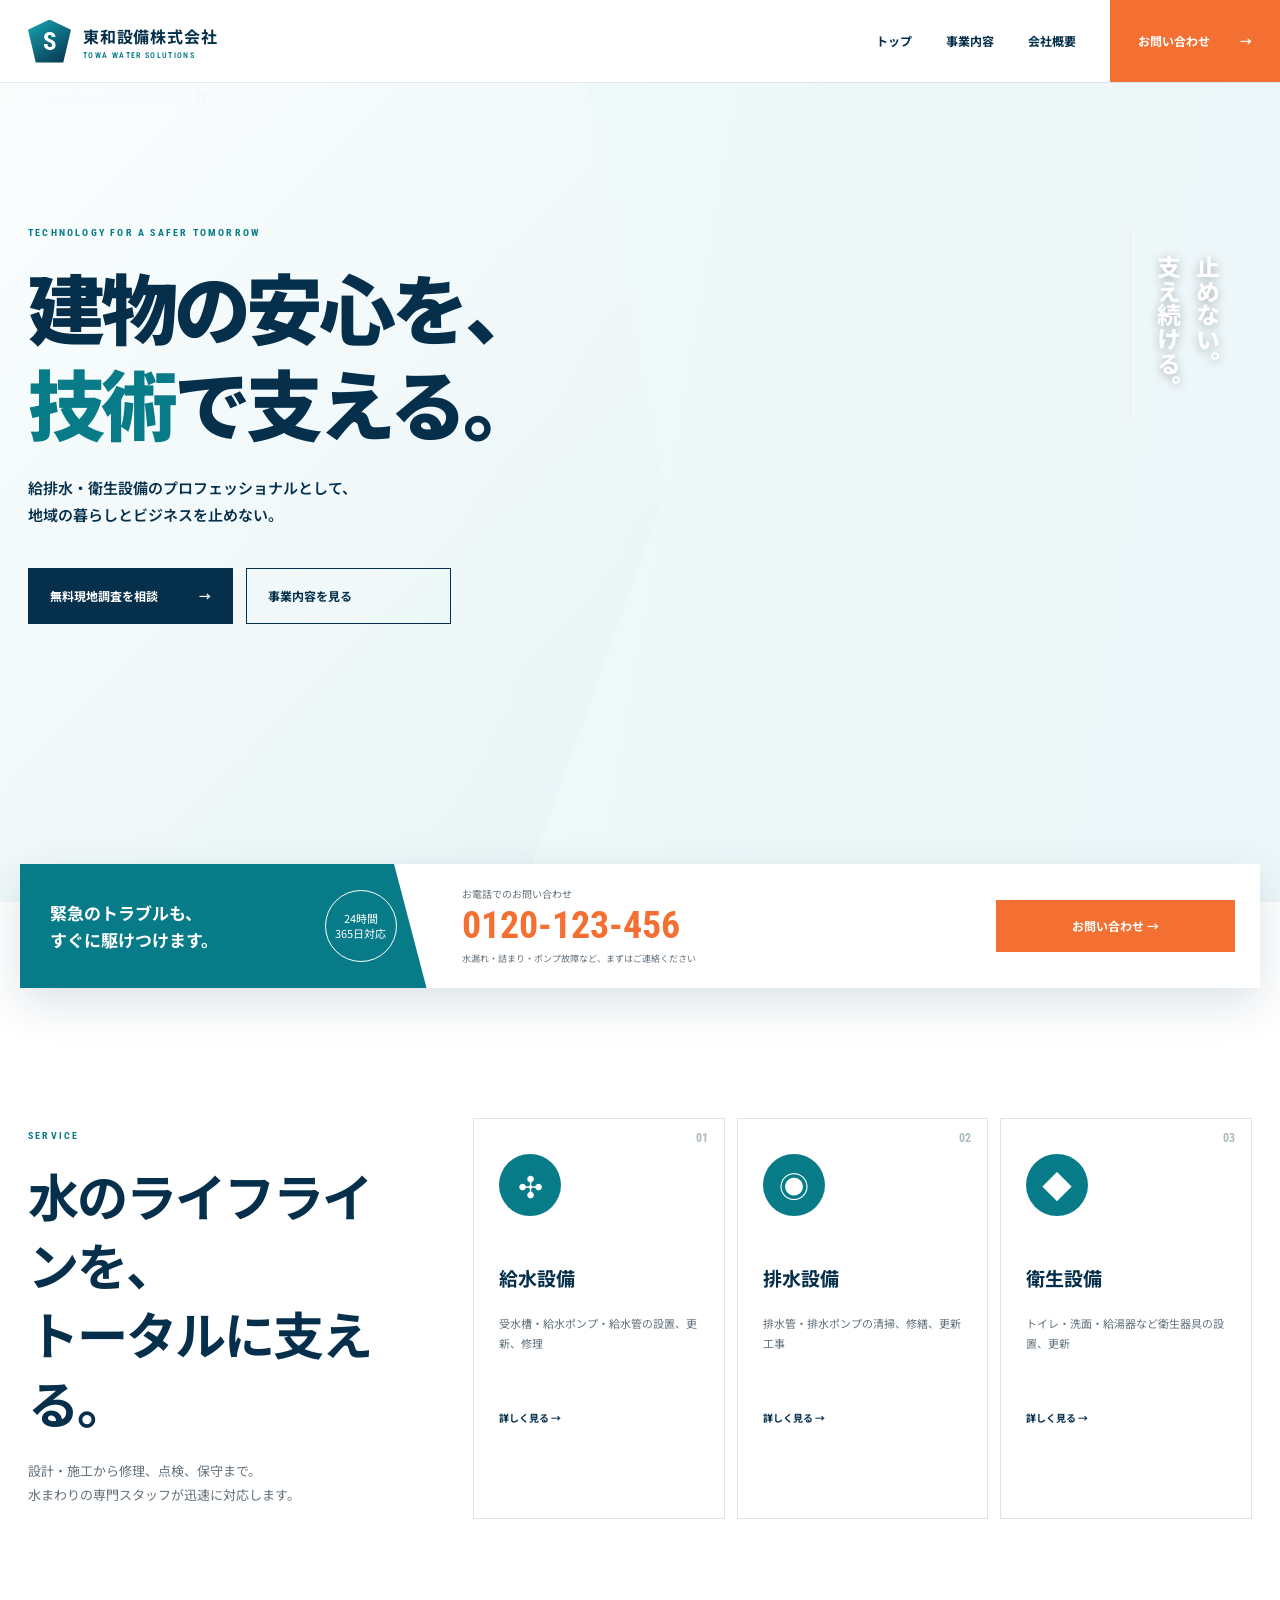
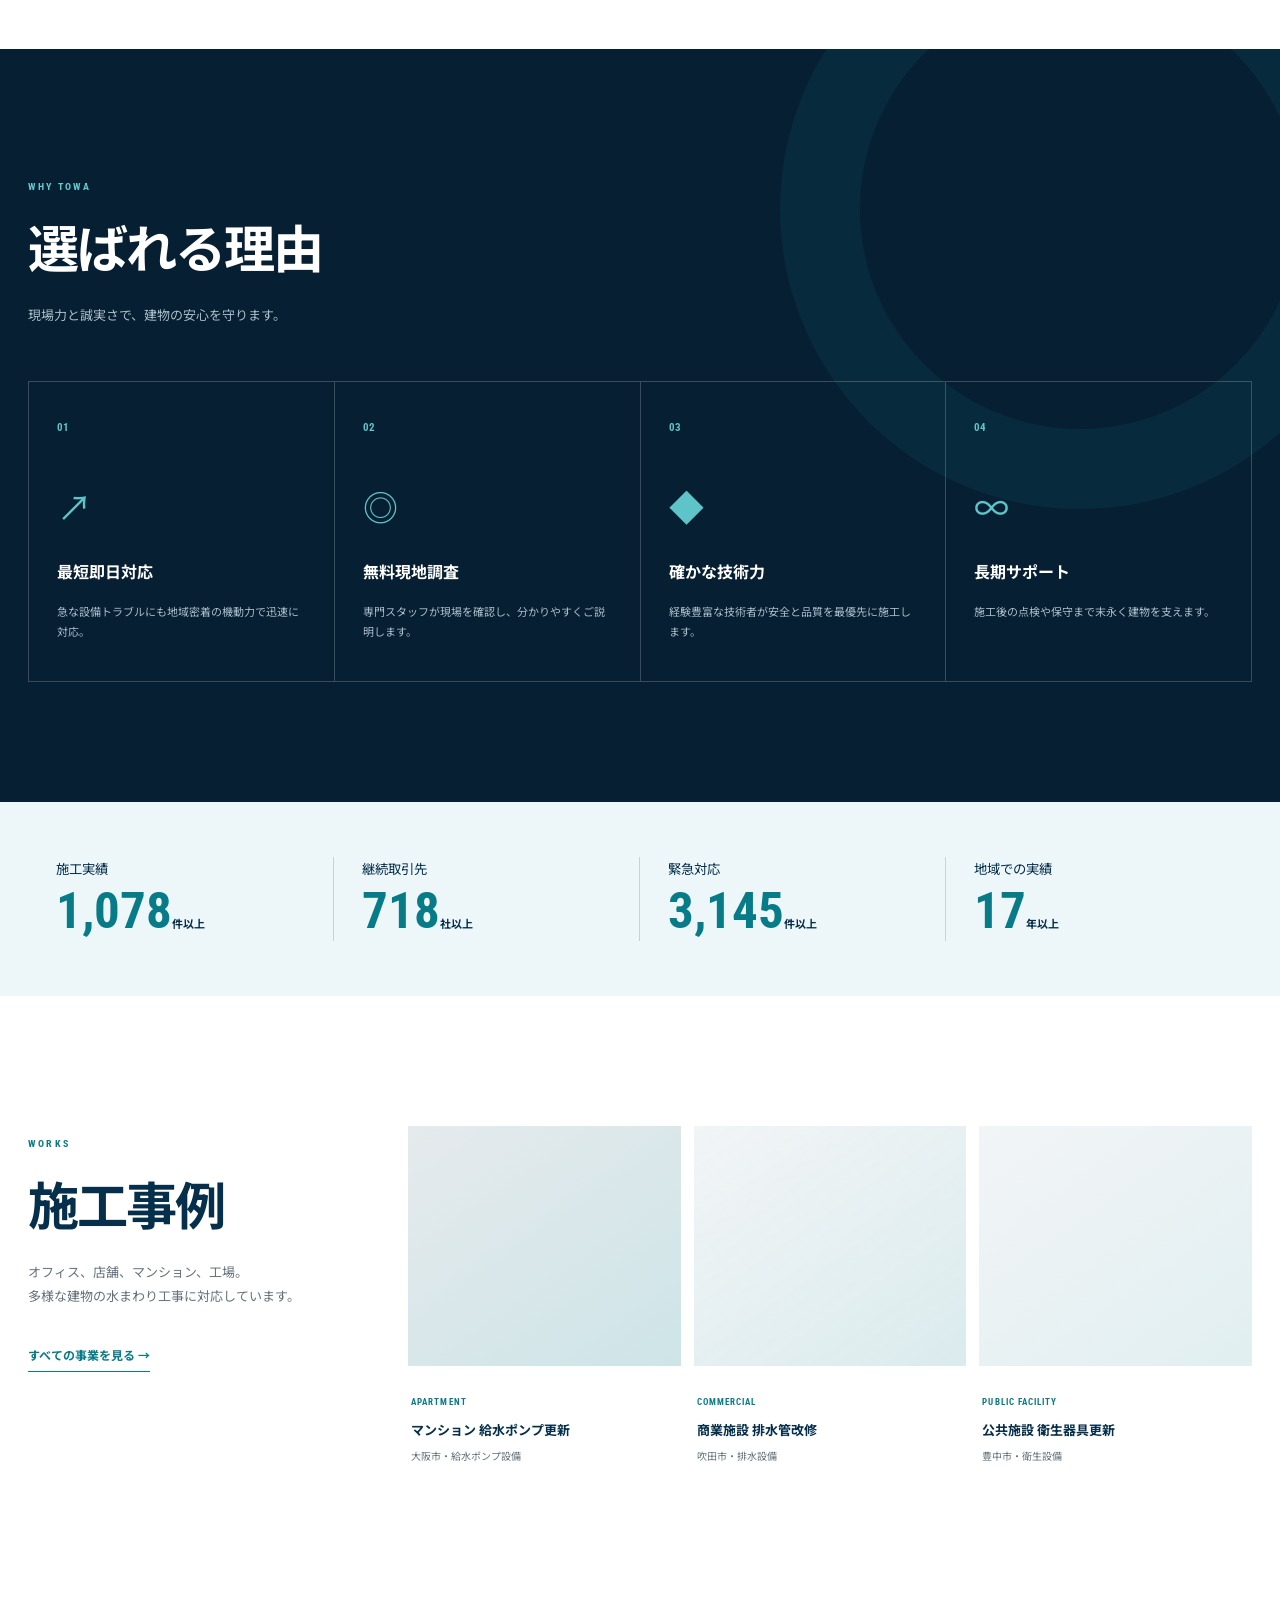
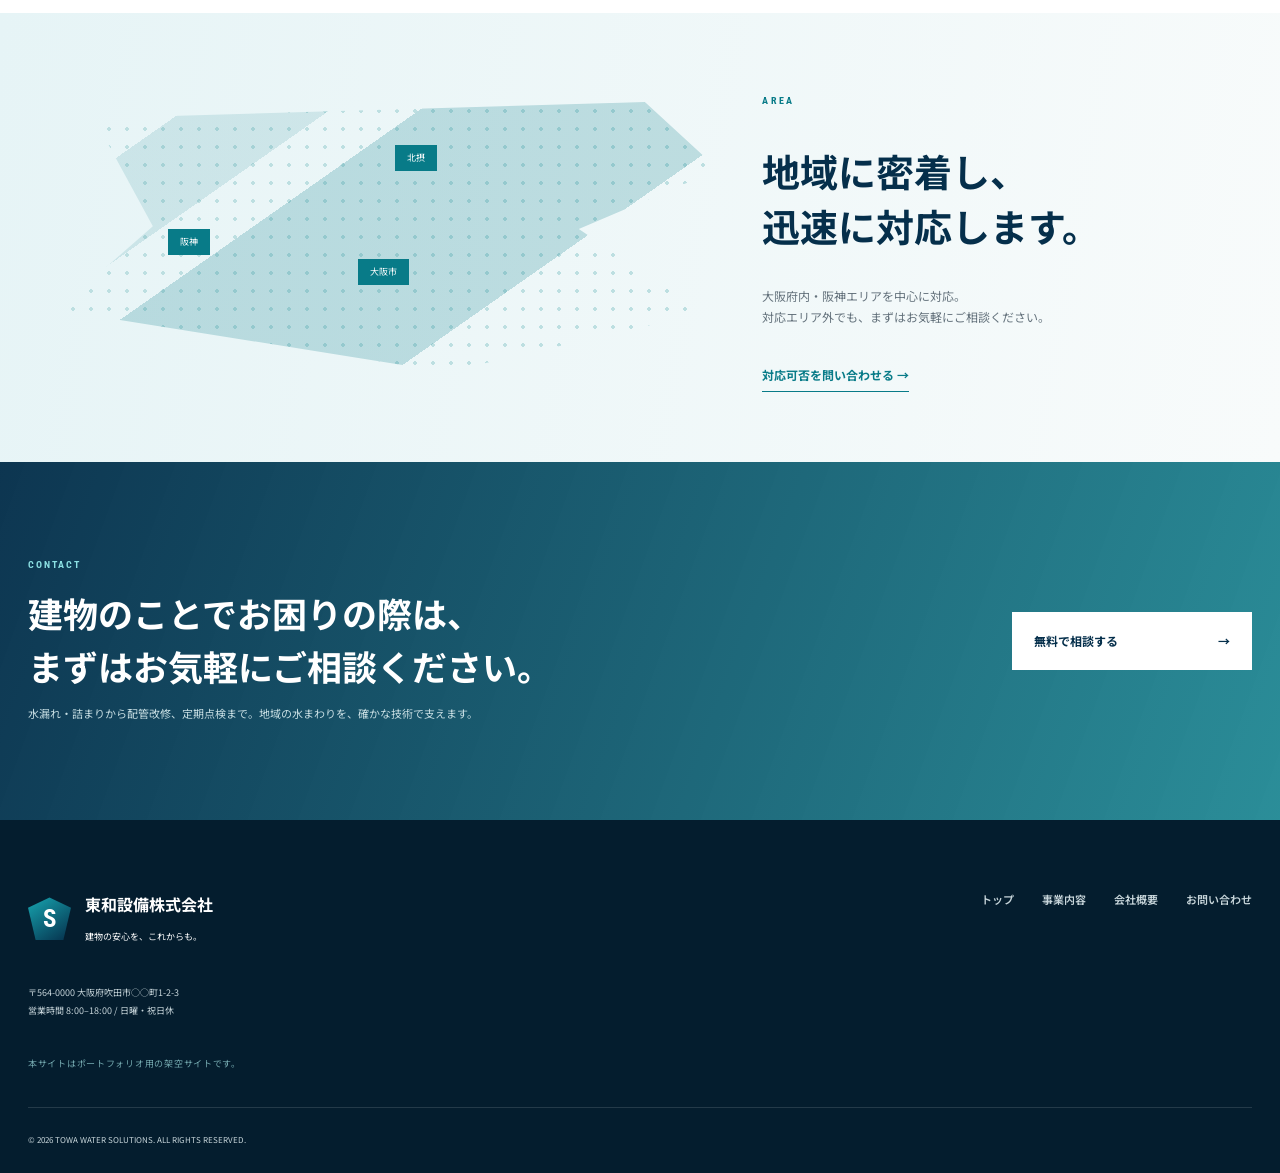
==== commit 125a5342: "Refine mobile Japanese line wrapping" ====
--- a/index.html
+++ b/index.html
@@ -1,10 +1,10 @@
 <!DOCTYPE html><html lang="ja"><head><meta charset="UTF-8"><meta name="viewport" content="width=device-width,initial-scale=1"><meta name="description" content="大阪・北摂地域の給排水・衛生設備工事。水まわりの安心を確かな技術で支えます。"><title>トップ | 東和設備株式会社</title><link rel="preconnect" href="https://fonts.googleapis.com"><link rel="preconnect" href="https://fonts.gstatic.com" crossorigin><link href="https://fonts.googleapis.com/css2?family=Noto+Sans+JP:wght@400;500;600;700;800;900&family=Roboto+Condensed:wght@600;700&display=swap" rel="stylesheet"><link rel="stylesheet" href="styles.css"><script src="script.js" defer></script><link rel="icon" href="favicon.svg" type="image/svg+xml"><meta property="og:type" content="website"><meta property="og:title" content="東和設備株式会社 | 建物の安心を、技術で支える。"><meta property="og:description" content="大阪・北摂地域の給排水・衛生設備工事。配管・ポンプの施工から点検・緊急対応まで支えます。"><meta property="og:url" content="https://pan1535ipad.github.io/Strength-sample/"><meta property="og:image" content="https://pan1535ipad.github.io/Strength-sample/assets/ogp.jpg"><meta name="twitter:card" content="summary_large_image"></head><body><div class="progress"></div><header class="header"><a class="brand" href="index.html"><span class="brand-mark">S</span><span><b>東和設備株式会社</b><small>TOWA WATER SOLUTIONS</small></span></a><button class="menu" aria-label="メニュー" aria-expanded="false"><i></i><i></i><i></i></button><nav><a href="index.html">トップ</a><a href="services.html">事業内容</a><a href="company.html">会社概要</a><a class="nav-cta" href="contact.html">お問い合わせ <b>→</b></a></nav></header><main><section class="hero"><img src="https://images.unsplash.com/photo-1581092160607-ee22621dd758?auto=format&fit=crop&w=1800&q=88" alt="給水設備を点検する技術者"><div class="hero-shape"></div><div class="hero-copy"><p class="kicker">TECHNOLOGY FOR A SAFER TOMORROW</p><h1>建物の安心を、<br><em>技術</em>で支える。</h1><p>給排水・衛生設備のプロフェッショナルとして、<br>地域の暮らしとビジネスを止めない。</p><div class="hero-actions"><a class="btn primary" href="contact.html">無料現地調査を相談 <span>→</span></a><a class="btn ghost" href="services.html">事業内容を見る</a></div></div><div class="hero-side">止めない。<br>支え続ける。</div></section>
-<section class="emergency"><div><strong>緊急のトラブルも、<br>すぐに駆けつけます。</strong><span class="round">24時間<br>365日対応</span></div><div class="phone"><small>お電話でのお問い合わせ</small><a href="tel:0120123456">0120-123-456</a><p>水漏れ・詰まり・ポンプ故障など、まずはご連絡ください</p></div><a href="contact.html">お問い合わせ →</a></section>
+<section class="emergency"><div><strong>緊急のトラブルも、<br>すぐに駆けつけます。</strong><span class="round">24時間<br>365日対応</span></div><div class="phone"><small>お電話でのお問い合わせ</small><a href="tel:0120123456">0120-123-456</a><p><span class="sp-line">水漏れ・詰まり・ポンプ故障など、</span><span class="sp-line">まずはご連絡ください</span></p></div><a href="contact.html">お問い合わせ →</a></section>
 <section class="section intro"><div class="section-title reveal"><small>SERVICE</small><h2>水のライフラインを、<br>トータルに支える。</h2><p>設計・施工から修理、点検、保守まで。<br>水まわりの専門スタッフが迅速に対応します。</p></div><div class="service-cards">
 <a class="service-card reveal" href="services.html#supply"><span>01</span><div class="icon fan">✣</div><h3>給水設備</h3><p>受水槽・給水ポンプ・給水管の設置、更新、修理</p><b>詳しく見る →</b></a>
 <a class="service-card reveal" href="services.html#drainage"><span>02</span><div class="icon">◉</div><h3>排水設備</h3><p>排水管・排水ポンプの清掃、修繕、更新工事</p><b>詳しく見る →</b></a>
 <a class="service-card reveal" href="services.html#sanitary"><span>03</span><div class="icon">◆</div><h3>衛生設備</h3><p>トイレ・洗面・給湯器など衛生器具の設置、更新</p><b>詳しく見る →</b></a></div></section>
-<section class="reasons"><div class="section-title light reveal"><small>WHY TOWA</small><h2>選ばれる理由</h2><p>現場力と誠実さで、建物の安心を守ります。</p></div><div class="reason-grid"><article class="reveal"><b>01</b><span>↗</span><h3>最短即日対応</h3><p>急な設備トラブルにも地域密着の機動力で迅速に対応。</p></article><article class="reveal"><b>02</b><span>◎</span><h3>無料現地調査</h3><p>専門スタッフが現場を確認し、分かりやすくご説明します。</p></article><article class="reveal"><b>03</b><span>◆</span><h3>確かな技術力</h3><p>経験豊富な技術者が安全と品質を最優先に施工します。</p></article><article class="reveal"><b>04</b><span>∞</span><h3>長期サポート</h3><p>施工後の点検や保守まで末永く建物を支えます。</p></article></div></section>
+<section class="reasons"><div class="section-title light reveal"><small>WHY TOWA</small><h2>選ばれる理由</h2><p>現場力と誠実さで、建物の安心を守ります。</p></div><div class="reason-grid"><article class="reveal"><b>01</b><span>↗</span><h3>最短即日対応</h3><p>急な設備トラブルにも地域密着の機動力で迅速に対応。</p></article><article class="reveal"><b>02</b><span>◎</span><h3>無料現地調査</h3><p><span class="sp-line">専門スタッフが現場を確認し、</span><span class="sp-line">分かりやすくご説明します。</span></p></article><article class="reveal"><b>03</b><span>◆</span><h3>確かな技術力</h3><p>経験豊富な技術者が安全と品質を最優先に施工します。</p></article><article class="reveal"><b>04</b><span>∞</span><h3>長期サポート</h3><p>施工後の点検や保守まで末永く建物を支えます。</p></article></div></section>
 <section class="numbers"><div><small>施工実績</small><strong data-count="1200">0</strong><b>件以上</b></div><div><small>継続取引先</small><strong data-count="800">0</strong><b>社以上</b></div><div><small>緊急対応</small><strong data-count="3500">0</strong><b>件以上</b></div><div><small>地域での実績</small><strong data-count="20">0</strong><b>年以上</b></div></section>
 <section class="section works"><div class="section-title reveal"><small>WORKS</small><h2>施工事例</h2><p>オフィス、店舗、マンション、工場。<br>多様な建物の水まわり工事に対応しています。</p><a href="services.html">すべての事業を見る →</a></div><div class="work-grid"><figure class="reveal"><div class="work-img work1"></div><figcaption><small>APARTMENT</small><h3>マンション 給水ポンプ更新</h3><p>大阪市・給水ポンプ設備</p></figcaption></figure><figure class="reveal"><div class="work-img work2"></div><figcaption><small>COMMERCIAL</small><h3>商業施設 排水管改修</h3><p>吹田市・排水設備</p></figcaption></figure><figure class="reveal"><div class="work-img work3"></div><figcaption><small>PUBLIC FACILITY</small><h3>公共施設 衛生器具更新</h3><p>豊中市・衛生設備</p></figcaption></figure></div></section>
-<section class="area"><div class="area-map reveal"><span>北摂</span><span>大阪市</span><span>阪神</span></div><div class="reveal"><small>AREA</small><h2>地域に密着し、<br>迅速に対応します。</h2><p>大阪府内・阪神エリアを中心に対応。<br>対応エリア外でも、まずはお気軽にご相談ください。</p><a class="text-link" href="contact.html">対応可否を問い合わせる →</a></div></section></main><section class="cta reveal"><div><small>CONTACT</small><h2>建物のことでお困りの際は、<br>まずはお気軽にご相談ください。</h2><p>水漏れ・詰まりから配管改修、定期点検まで。地域の水まわりを、確かな技術で支えます。</p></div><a href="contact.html">無料で相談する <span>→</span></a></section><footer><div class="footer-brand"><span class="brand-mark">S</span><div><b>東和設備株式会社</b><small>建物の安心を、これからも。</small></div></div><div class="footer-links"><a href="index.html">トップ</a><a href="services.html">事業内容</a><a href="company.html">会社概要</a><a href="contact.html">お問い合わせ</a></div><div class="footer-meta"><p>〒564-0000 大阪府吹田市○○町1-2-3</p><p>営業時間 8:00–18:00 / 日曜・祝日休</p></div><small class="portfolio-note">本サイトはポートフォリオ用の架空サイトです。</small><small class="copyright">© 2026 TOWA WATER SOLUTIONS. ALL RIGHTS RESERVED.</small></footer></body></html>+<section class="area"><div class="area-map reveal"><span>北摂</span><span>大阪市</span><span>阪神</span></div><div class="reveal"><small>AREA</small><h2>地域に密着し、<br>迅速に対応します。</h2><p>大阪府内・阪神エリアを中心に対応。<br>対応エリア外でも、まずはお気軽にご相談ください。</p><a class="text-link" href="contact.html">対応可否を問い合わせる →</a></div></section></main><section class="cta reveal"><div><small>CONTACT</small><h2>建物のことでお困りの際は、<br>まずはお気軽にご相談ください。</h2><p><span class="sp-line">水漏れ・詰まりから配管改修、</span><span class="sp-line">定期点検まで。地域の水まわりを、</span><span class="sp-line">確かな技術で支えます。</span></p></div><a href="contact.html">無料で相談する <span>→</span></a></section><footer><div class="footer-brand"><span class="brand-mark">S</span><div><b>東和設備株式会社</b><small>建物の安心を、これからも。</small></div></div><div class="footer-links"><a href="index.html">トップ</a><a href="services.html">事業内容</a><a href="company.html">会社概要</a><a href="contact.html">お問い合わせ</a></div><div class="footer-meta"><p>〒564-0000 大阪府吹田市○○町1-2-3</p><p>営業時間 8:00–18:00 / 日曜・祝日休</p></div><small class="portfolio-note">本サイトはポートフォリオ用の架空サイトです。</small><small class="copyright">© 2026 TOWA WATER SOLUTIONS. ALL RIGHTS RESERVED.</small></footer></body></html>
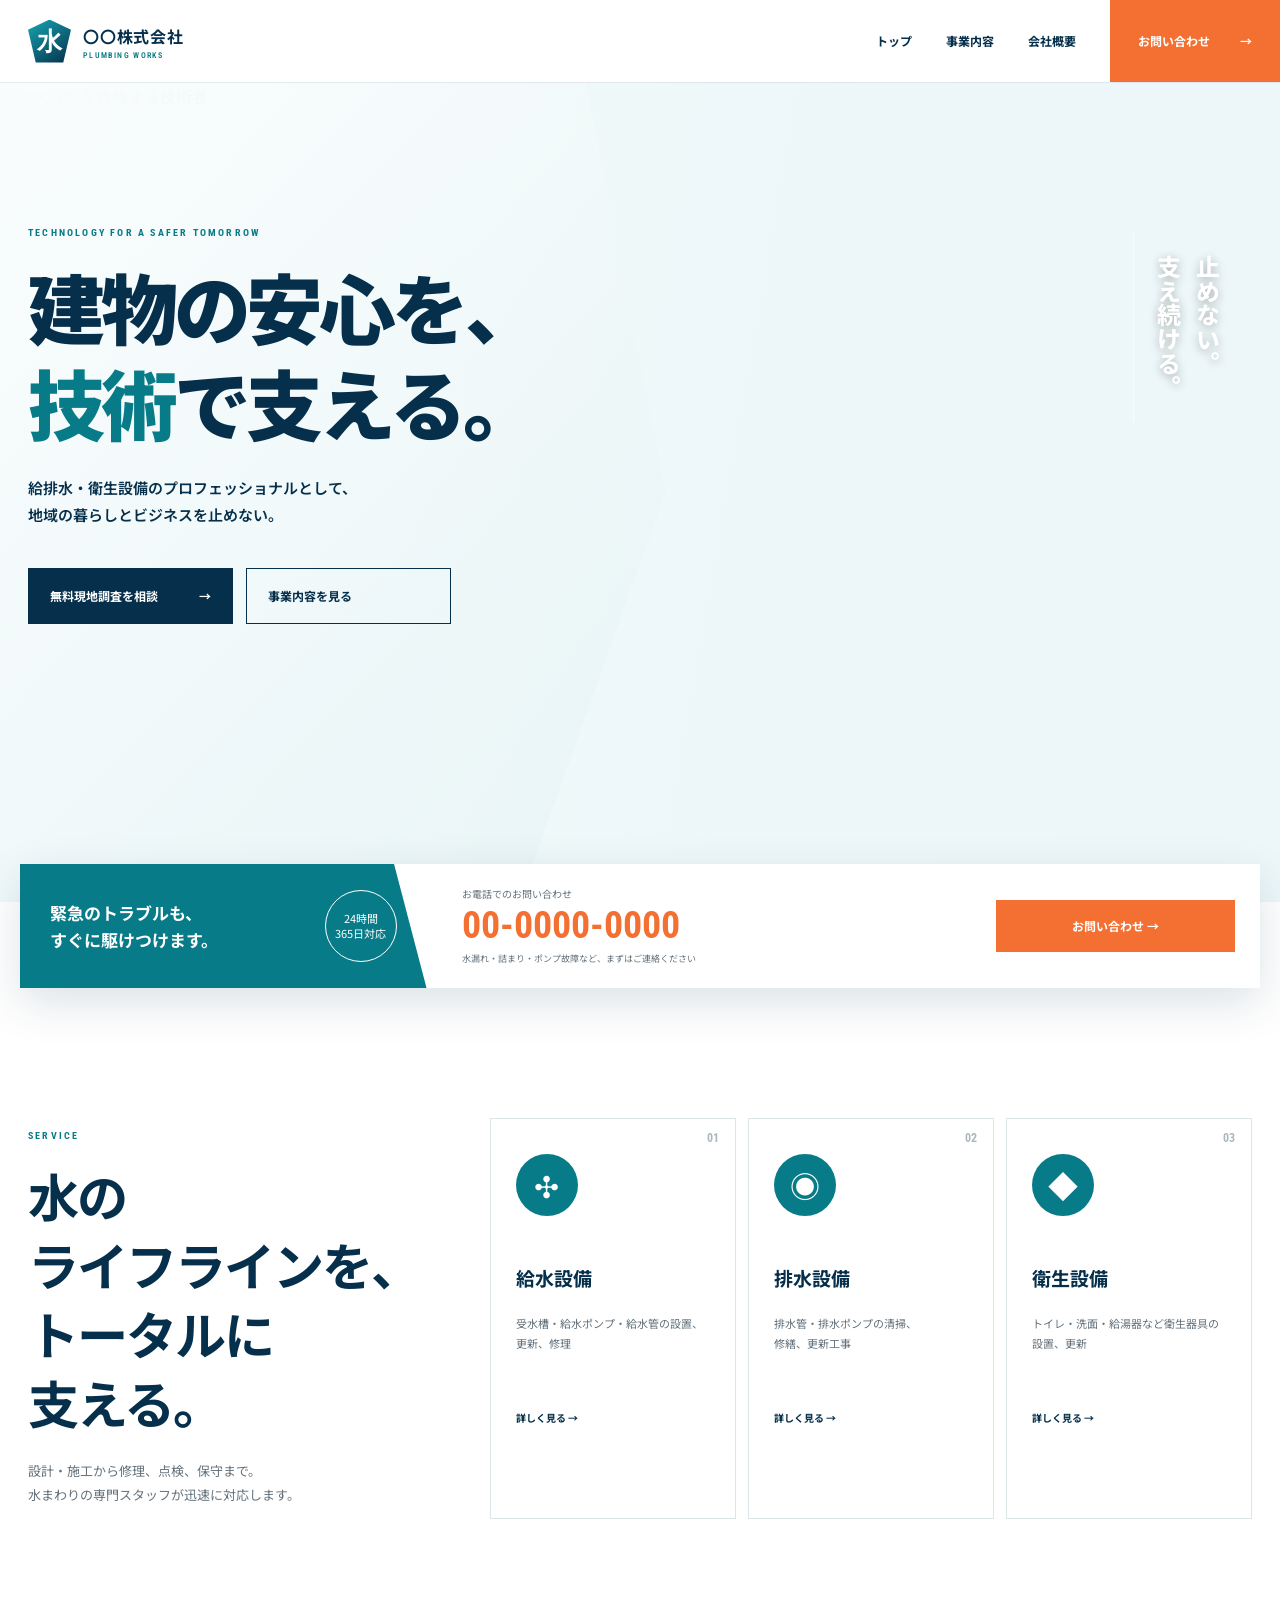
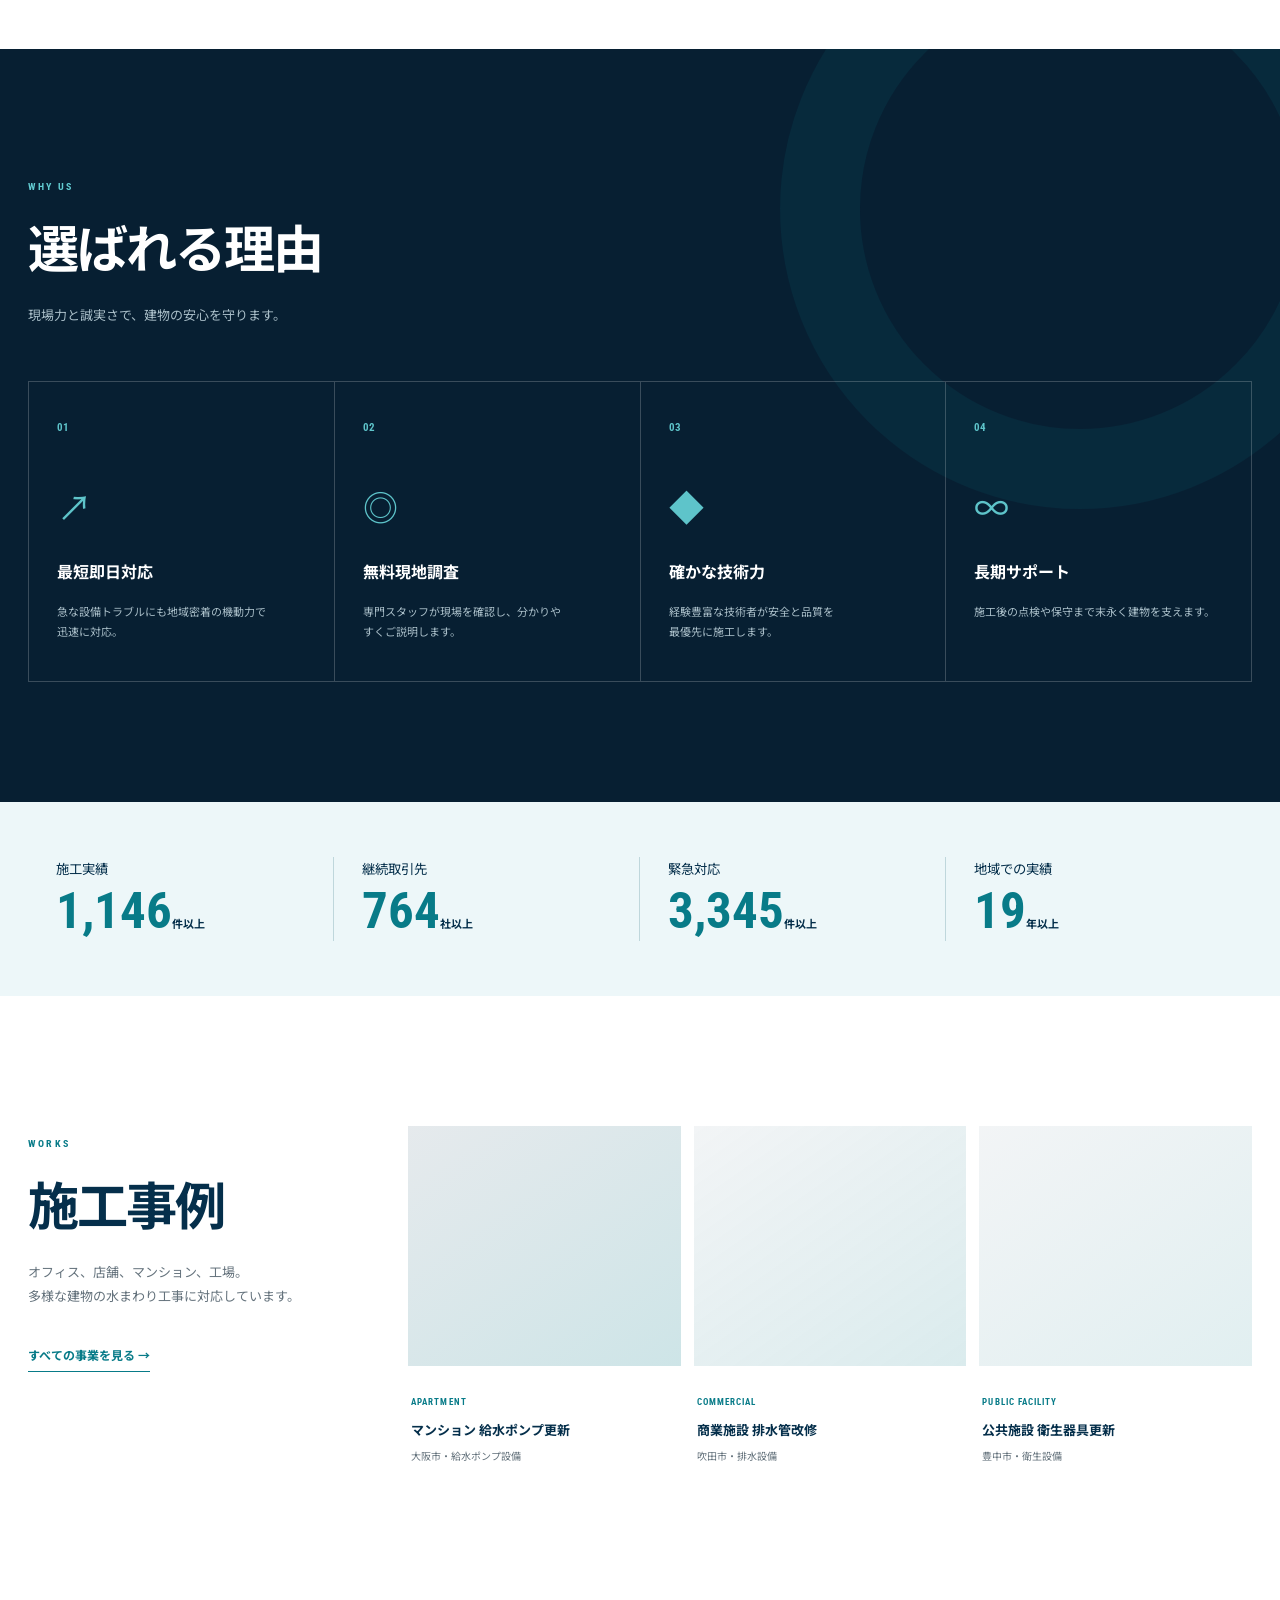
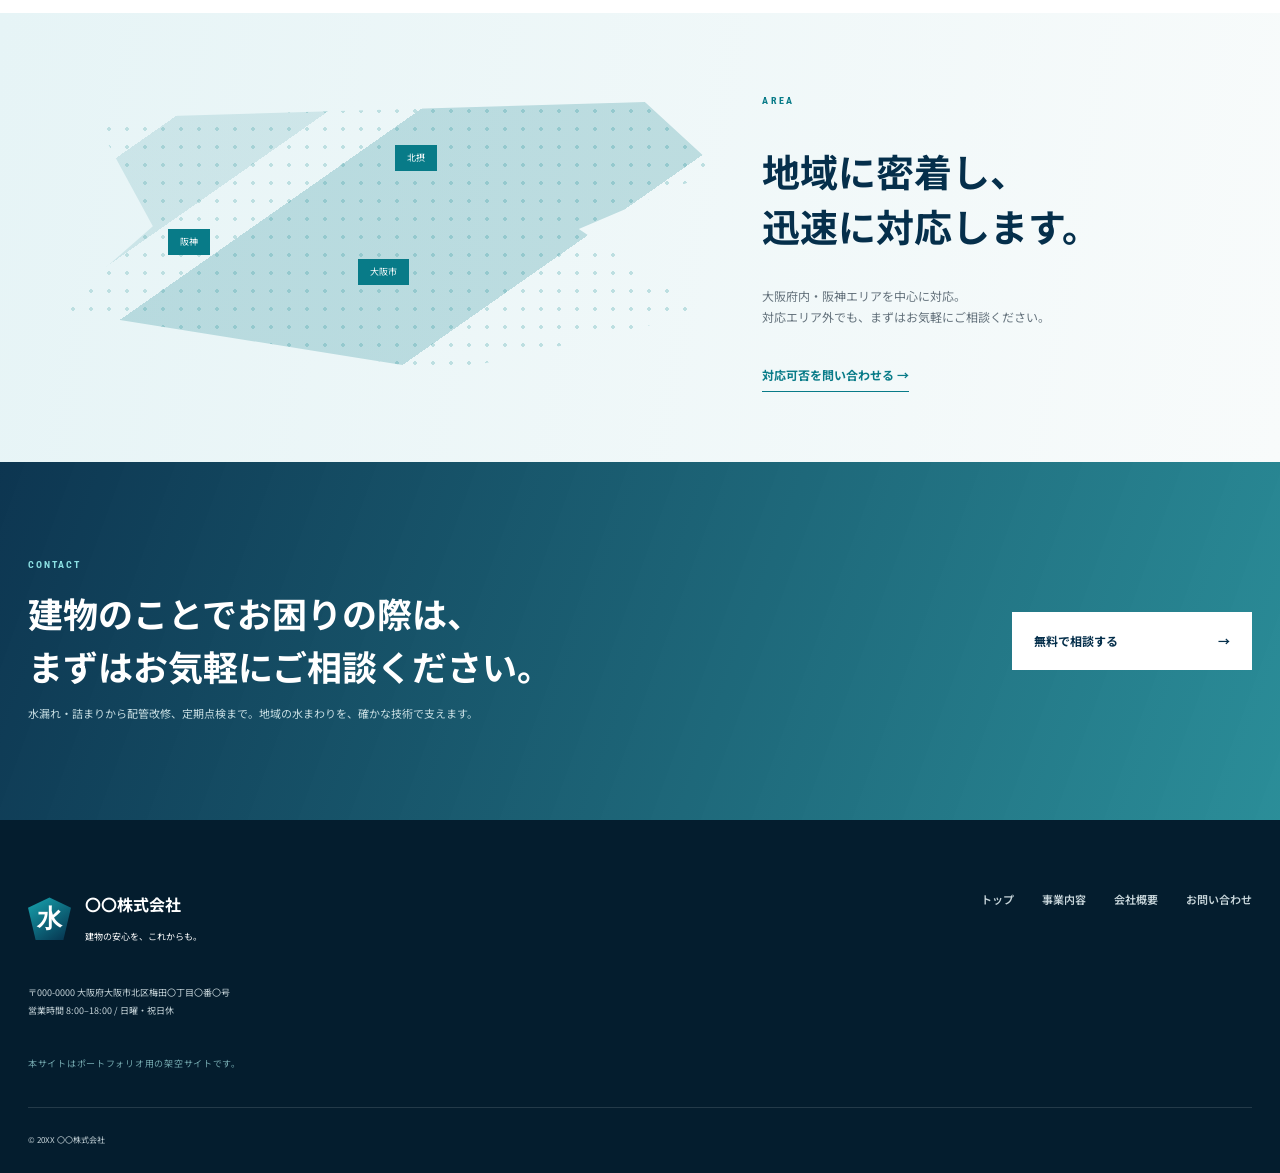
==== commit c44c8ba6: "Replace fictional identity with sample placeholders" ====
--- a/index.html
+++ b/index.html
@@ -1,10 +1,10 @@
-<!DOCTYPE html><html lang="ja"><head><meta charset="UTF-8"><meta name="viewport" content="width=device-width,initial-scale=1"><meta name="description" content="大阪・北摂地域の給排水・衛生設備工事。水まわりの安心を確かな技術で支えます。"><title>トップ | 東和設備株式会社</title><link rel="preconnect" href="https://fonts.googleapis.com"><link rel="preconnect" href="https://fonts.gstatic.com" crossorigin><link href="https://fonts.googleapis.com/css2?family=Noto+Sans+JP:wght@400;500;600;700;800;900&family=Roboto+Condensed:wght@600;700&display=swap" rel="stylesheet"><link rel="stylesheet" href="styles.css"><script src="script.js" defer></script><link rel="icon" href="favicon.svg" type="image/svg+xml"><meta property="og:type" content="website"><meta property="og:title" content="東和設備株式会社 | 建物の安心を、技術で支える。"><meta property="og:description" content="大阪・北摂地域の給排水・衛生設備工事。配管・ポンプの施工から点検・緊急対応まで支えます。"><meta property="og:url" content="https://pan1535ipad.github.io/Strength-sample/"><meta property="og:image" content="https://pan1535ipad.github.io/Strength-sample/assets/ogp.jpg"><meta name="twitter:card" content="summary_large_image"></head><body><div class="progress"></div><header class="header"><a class="brand" href="index.html"><span class="brand-mark">S</span><span><b>東和設備株式会社</b><small>TOWA WATER SOLUTIONS</small></span></a><button class="menu" aria-label="メニュー" aria-expanded="false"><i></i><i></i><i></i></button><nav><a href="index.html">トップ</a><a href="services.html">事業内容</a><a href="company.html">会社概要</a><a class="nav-cta" href="contact.html">お問い合わせ <b>→</b></a></nav></header><main><section class="hero"><img src="https://images.unsplash.com/photo-1581092160607-ee22621dd758?auto=format&fit=crop&w=1800&q=88" alt="給水設備を点検する技術者"><div class="hero-shape"></div><div class="hero-copy"><p class="kicker">TECHNOLOGY FOR A SAFER TOMORROW</p><h1>建物の安心を、<br><em>技術</em>で支える。</h1><p>給排水・衛生設備のプロフェッショナルとして、<br>地域の暮らしとビジネスを止めない。</p><div class="hero-actions"><a class="btn primary" href="contact.html">無料現地調査を相談 <span>→</span></a><a class="btn ghost" href="services.html">事業内容を見る</a></div></div><div class="hero-side">止めない。<br>支え続ける。</div></section>
-<section class="emergency"><div><strong>緊急のトラブルも、<br>すぐに駆けつけます。</strong><span class="round">24時間<br>365日対応</span></div><div class="phone"><small>お電話でのお問い合わせ</small><a href="tel:0120123456">0120-123-456</a><p><span class="sp-line">水漏れ・詰まり・ポンプ故障など、</span><span class="sp-line">まずはご連絡ください</span></p></div><a href="contact.html">お問い合わせ →</a></section>
+<!DOCTYPE html><html lang="ja"><head><meta charset="UTF-8"><meta name="viewport" content="width=device-width,initial-scale=1"><meta name="description" content="大阪・北摂地域の給排水・衛生設備工事。水まわりの安心を確かな技術で支えます。"><title>トップ | 〇〇株式会社</title><link rel="preconnect" href="https://fonts.googleapis.com"><link rel="preconnect" href="https://fonts.gstatic.com" crossorigin><link href="https://fonts.googleapis.com/css2?family=Noto+Sans+JP:wght@400;500;600;700;800;900&family=Roboto+Condensed:wght@600;700&display=swap" rel="stylesheet"><link rel="stylesheet" href="styles.css"><script src="script.js" defer></script><link rel="icon" href="favicon-plumbing.svg" type="image/svg+xml"><meta property="og:type" content="website"><meta property="og:title" content="〇〇株式会社 | 建物の安心を、技術で支える。"><meta property="og:description" content="大阪・北摂地域の給排水・衛生設備工事。配管・ポンプの施工から点検・緊急対応まで支えます。"><meta property="og:url" content="https://pan1535ipad.github.io/Strength-sample/"><meta property="og:image" content="https://pan1535ipad.github.io/Strength-sample/assets/ogp.jpg"><meta name="twitter:card" content="summary_large_image"></head><body><div class="progress"></div><header class="header"><a class="brand" href="index.html"><span class="brand-mark">水</span><span><b>〇〇株式会社</b><small>PLUMBING WORKS</small></span></a><button class="menu" aria-label="メニュー" aria-expanded="false"><i></i><i></i><i></i></button><nav><a href="index.html">トップ</a><a href="services.html">事業内容</a><a href="company.html">会社概要</a><a class="nav-cta" href="contact.html">お問い合わせ <b>→</b></a></nav></header><main><section class="hero"><img src="https://images.unsplash.com/photo-1581092160607-ee22621dd758?auto=format&fit=crop&w=1800&q=88" alt="給水設備を点検する技術者"><div class="hero-shape"></div><div class="hero-copy"><p class="kicker">TECHNOLOGY FOR A SAFER TOMORROW</p><h1>建物の安心を、<br><em>技術</em>で支える。</h1><p>給排水・衛生設備のプロフェッショナルとして、<br>地域の暮らしとビジネスを止めない。</p><div class="hero-actions"><a class="btn primary" href="contact.html">無料現地調査を相談 <span>→</span></a><a class="btn ghost" href="services.html">事業内容を見る</a></div></div><div class="hero-side">止めない。<br>支え続ける。</div></section>
+<section class="emergency"><div><strong>緊急のトラブルも、<br>すぐに駆けつけます。</strong><span class="round">24時間<br>365日対応</span></div><div class="phone"><small>お電話でのお問い合わせ</small><a href="tel:0000000000">00-0000-0000</a><p><span class="sp-line">水漏れ・詰まり・ポンプ故障など、</span><span class="sp-line">まずはご連絡ください</span></p></div><a href="contact.html">お問い合わせ →</a></section>
 <section class="section intro"><div class="section-title reveal"><small>SERVICE</small><h2>水のライフラインを、<br>トータルに支える。</h2><p>設計・施工から修理、点検、保守まで。<br>水まわりの専門スタッフが迅速に対応します。</p></div><div class="service-cards">
 <a class="service-card reveal" href="services.html#supply"><span>01</span><div class="icon fan">✣</div><h3>給水設備</h3><p>受水槽・給水ポンプ・給水管の設置、更新、修理</p><b>詳しく見る →</b></a>
 <a class="service-card reveal" href="services.html#drainage"><span>02</span><div class="icon">◉</div><h3>排水設備</h3><p>排水管・排水ポンプの清掃、修繕、更新工事</p><b>詳しく見る →</b></a>
 <a class="service-card reveal" href="services.html#sanitary"><span>03</span><div class="icon">◆</div><h3>衛生設備</h3><p>トイレ・洗面・給湯器など衛生器具の設置、更新</p><b>詳しく見る →</b></a></div></section>
-<section class="reasons"><div class="section-title light reveal"><small>WHY TOWA</small><h2>選ばれる理由</h2><p>現場力と誠実さで、建物の安心を守ります。</p></div><div class="reason-grid"><article class="reveal"><b>01</b><span>↗</span><h3>最短即日対応</h3><p>急な設備トラブルにも地域密着の機動力で迅速に対応。</p></article><article class="reveal"><b>02</b><span>◎</span><h3>無料現地調査</h3><p><span class="sp-line">専門スタッフが現場を確認し、</span><span class="sp-line">分かりやすくご説明します。</span></p></article><article class="reveal"><b>03</b><span>◆</span><h3>確かな技術力</h3><p>経験豊富な技術者が安全と品質を最優先に施工します。</p></article><article class="reveal"><b>04</b><span>∞</span><h3>長期サポート</h3><p>施工後の点検や保守まで末永く建物を支えます。</p></article></div></section>
+<section class="reasons"><div class="section-title light reveal"><small>WHY US</small><h2>選ばれる理由</h2><p>現場力と誠実さで、建物の安心を守ります。</p></div><div class="reason-grid"><article class="reveal"><b>01</b><span>↗</span><h3>最短即日対応</h3><p>急な設備トラブルにも地域密着の機動力で迅速に対応。</p></article><article class="reveal"><b>02</b><span>◎</span><h3>無料現地調査</h3><p><span class="sp-line">専門スタッフが現場を確認し、</span><span class="sp-line">分かりやすくご説明します。</span></p></article><article class="reveal"><b>03</b><span>◆</span><h3>確かな技術力</h3><p>経験豊富な技術者が安全と品質を最優先に施工します。</p></article><article class="reveal"><b>04</b><span>∞</span><h3>長期サポート</h3><p>施工後の点検や保守まで末永く建物を支えます。</p></article></div></section>
 <section class="numbers"><div><small>施工実績</small><strong data-count="1200">0</strong><b>件以上</b></div><div><small>継続取引先</small><strong data-count="800">0</strong><b>社以上</b></div><div><small>緊急対応</small><strong data-count="3500">0</strong><b>件以上</b></div><div><small>地域での実績</small><strong data-count="20">0</strong><b>年以上</b></div></section>
 <section class="section works"><div class="section-title reveal"><small>WORKS</small><h2>施工事例</h2><p>オフィス、店舗、マンション、工場。<br>多様な建物の水まわり工事に対応しています。</p><a href="services.html">すべての事業を見る →</a></div><div class="work-grid"><figure class="reveal"><div class="work-img work1"></div><figcaption><small>APARTMENT</small><h3>マンション 給水ポンプ更新</h3><p>大阪市・給水ポンプ設備</p></figcaption></figure><figure class="reveal"><div class="work-img work2"></div><figcaption><small>COMMERCIAL</small><h3>商業施設 排水管改修</h3><p>吹田市・排水設備</p></figcaption></figure><figure class="reveal"><div class="work-img work3"></div><figcaption><small>PUBLIC FACILITY</small><h3>公共施設 衛生器具更新</h3><p>豊中市・衛生設備</p></figcaption></figure></div></section>
-<section class="area"><div class="area-map reveal"><span>北摂</span><span>大阪市</span><span>阪神</span></div><div class="reveal"><small>AREA</small><h2>地域に密着し、<br>迅速に対応します。</h2><p>大阪府内・阪神エリアを中心に対応。<br>対応エリア外でも、まずはお気軽にご相談ください。</p><a class="text-link" href="contact.html">対応可否を問い合わせる →</a></div></section></main><section class="cta reveal"><div><small>CONTACT</small><h2>建物のことでお困りの際は、<br>まずはお気軽にご相談ください。</h2><p><span class="sp-line">水漏れ・詰まりから配管改修、</span><span class="sp-line">定期点検まで。地域の水まわりを、</span><span class="sp-line">確かな技術で支えます。</span></p></div><a href="contact.html">無料で相談する <span>→</span></a></section><footer><div class="footer-brand"><span class="brand-mark">S</span><div><b>東和設備株式会社</b><small>建物の安心を、これからも。</small></div></div><div class="footer-links"><a href="index.html">トップ</a><a href="services.html">事業内容</a><a href="company.html">会社概要</a><a href="contact.html">お問い合わせ</a></div><div class="footer-meta"><p>〒564-0000 大阪府吹田市○○町1-2-3</p><p>営業時間 8:00–18:00 / 日曜・祝日休</p></div><small class="portfolio-note">本サイトはポートフォリオ用の架空サイトです。</small><small class="copyright">© 2026 TOWA WATER SOLUTIONS. ALL RIGHTS RESERVED.</small></footer></body></html>+<section class="area"><div class="area-map reveal"><span>北摂</span><span>大阪市</span><span>阪神</span></div><div class="reveal"><small>AREA</small><h2>地域に密着し、<br>迅速に対応します。</h2><p>大阪府内・阪神エリアを中心に対応。<br>対応エリア外でも、まずはお気軽にご相談ください。</p><a class="text-link" href="contact.html">対応可否を問い合わせる →</a></div></section></main><section class="cta reveal"><div><small>CONTACT</small><h2>建物のことでお困りの際は、<br>まずはお気軽にご相談ください。</h2><p><span class="sp-line">水漏れ・詰まりから配管改修、</span><span class="sp-line">定期点検まで。地域の水まわりを、</span><span class="sp-line">確かな技術で支えます。</span></p></div><a href="contact.html">無料で相談する <span>→</span></a></section><footer><div class="footer-brand"><span class="brand-mark">水</span><div><b>〇〇株式会社</b><small>建物の安心を、これからも。</small></div></div><div class="footer-links"><a href="index.html">トップ</a><a href="services.html">事業内容</a><a href="company.html">会社概要</a><a href="contact.html">お問い合わせ</a></div><div class="footer-meta"><p>〒000-0000 大阪府大阪市北区梅田〇丁目〇番〇号</p><p>営業時間 8:00–18:00 / 日曜・祝日休</p></div><small class="portfolio-note">本サイトはポートフォリオ用の架空サイトです。</small><small class="copyright">© 20XX 〇〇株式会社</small></footer></body></html>
--- a/styles.css
+++ b/styles.css
@@ -52,4 +52,7 @@
 .portfolio-note{grid-column:1/-1;color:#75aab0!important;font-size:9px!important;letter-spacing:.08em;text-align:left!important}
 .not-found{min-height:100vh;display:grid;place-items:center;padding:130px 28px 80px;text-align:center}
 .not-found>div{max-width:720px}.not-found small{color:var(--teal);font:700 10px "Roboto Condensed";letter-spacing:.25em}.not-found strong{display:block;color:rgba(8,123,136,.12);font:700 clamp(120px,25vw,280px)/.9 "Roboto Condensed"}.not-found h1{margin:20px 0;font-size:clamp(28px,4vw,48px);line-height:1.5}.not-found p{color:var(--gray);font-size:12px}.not-found a{display:flex;justify-content:space-between;width:250px;margin:35px auto 0;padding:17px 22px;color:#fff;background:var(--navy);font-size:11px;font-weight:700}
-@media(max-width:850px){.not-found{padding-top:100px}.portfolio-note{margin-top:12px}}+@media(max-width:850px){.not-found{padding-top:100px}.portfolio-note{margin-top:12px}}
+
+/* Japanese responsive typography */
+h1,h2,h3{text-wrap:balance;line-break:strict}p,li,dt,dd,figcaption{text-wrap:pretty;line-break:strict}@supports (word-break:auto-phrase){h1,h2,h3,p,li,dt,dd,figcaption{word-break:auto-phrase}}.sp-line{display:inline}@media(max-width:768px){.sp-line{display:block}}
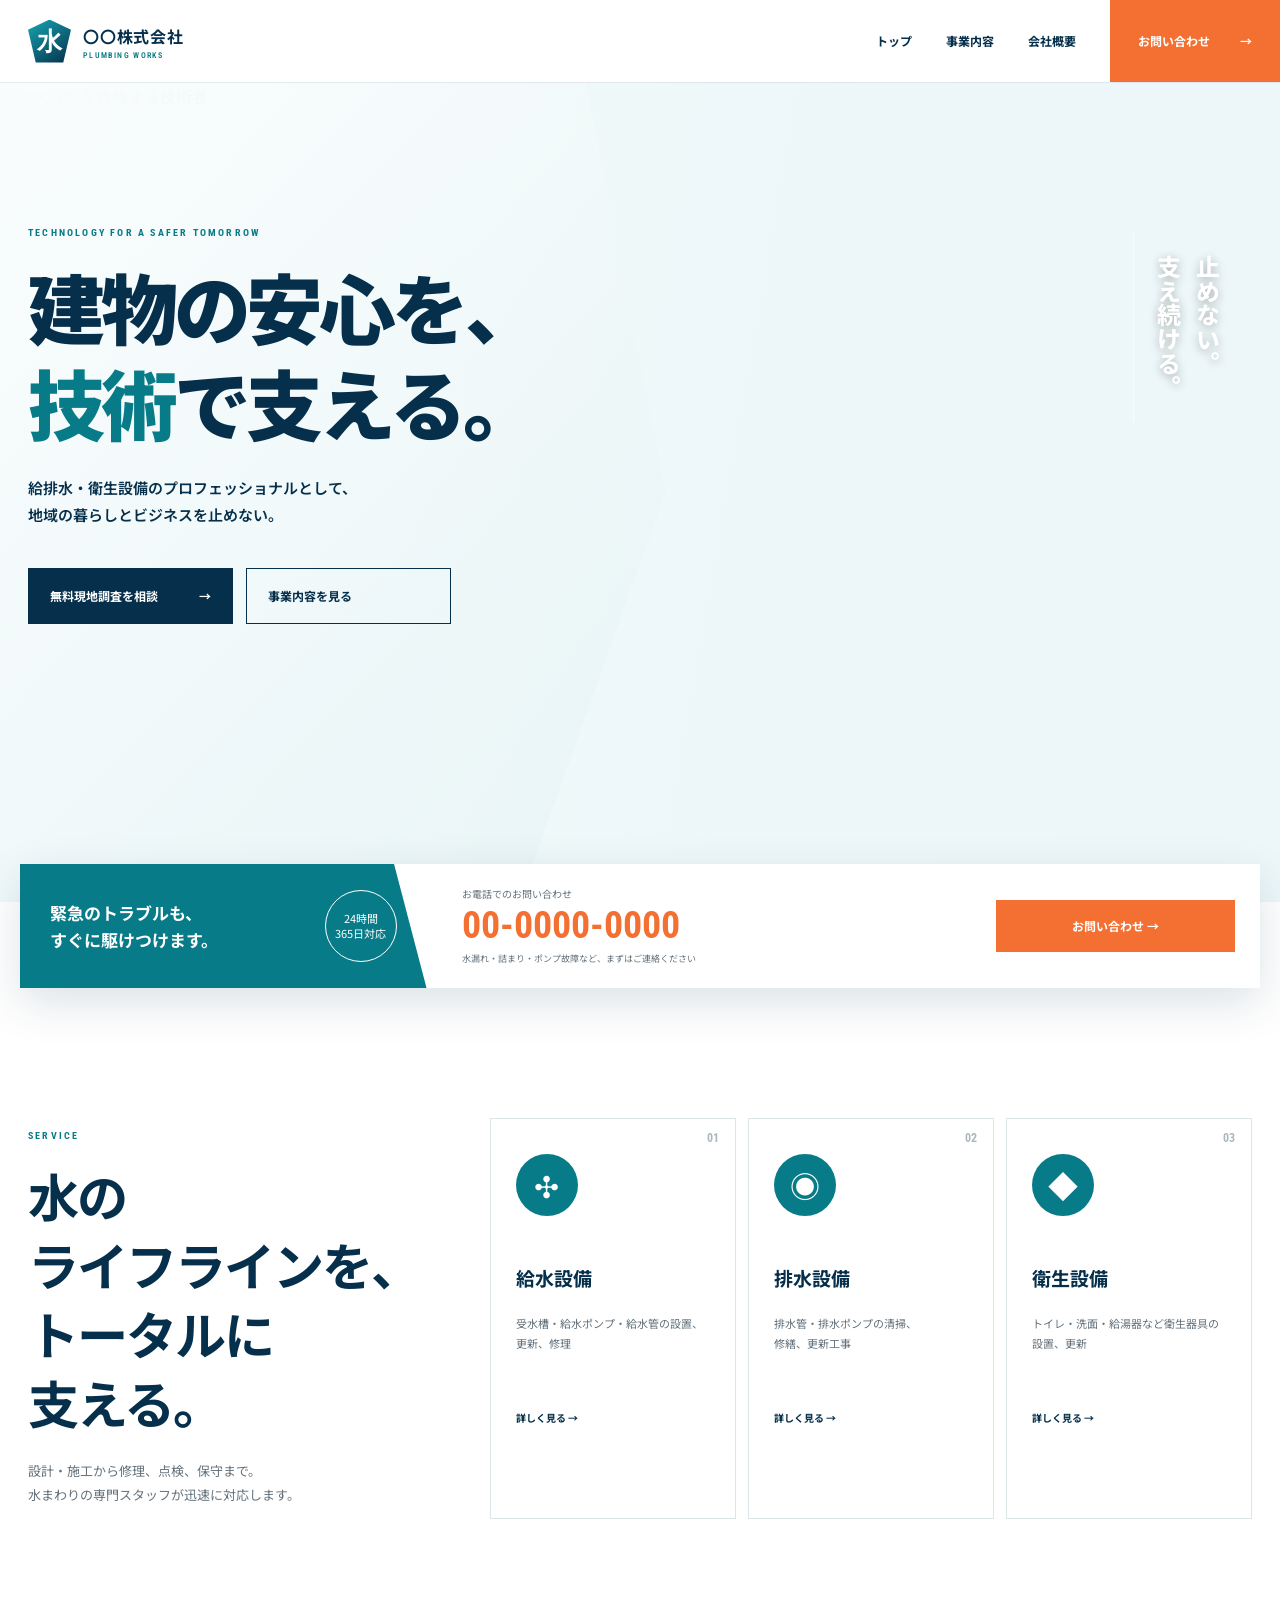
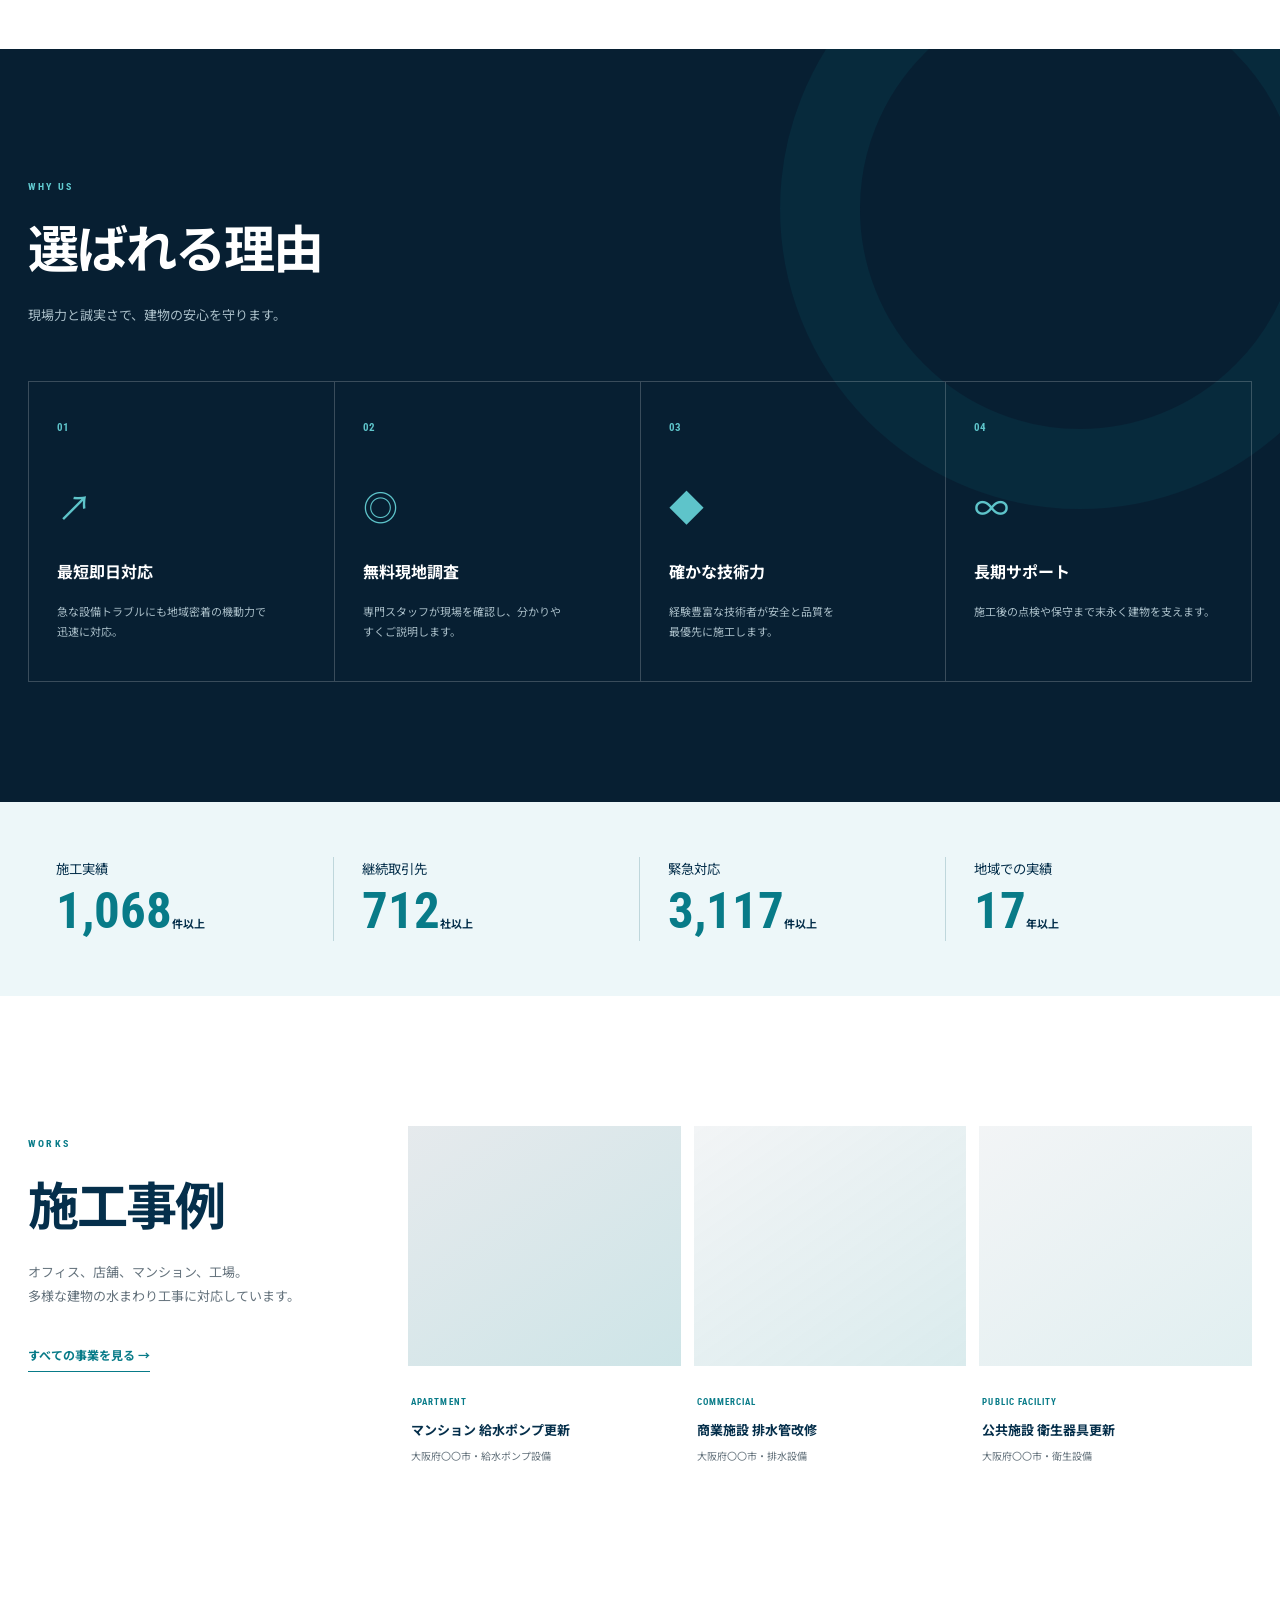
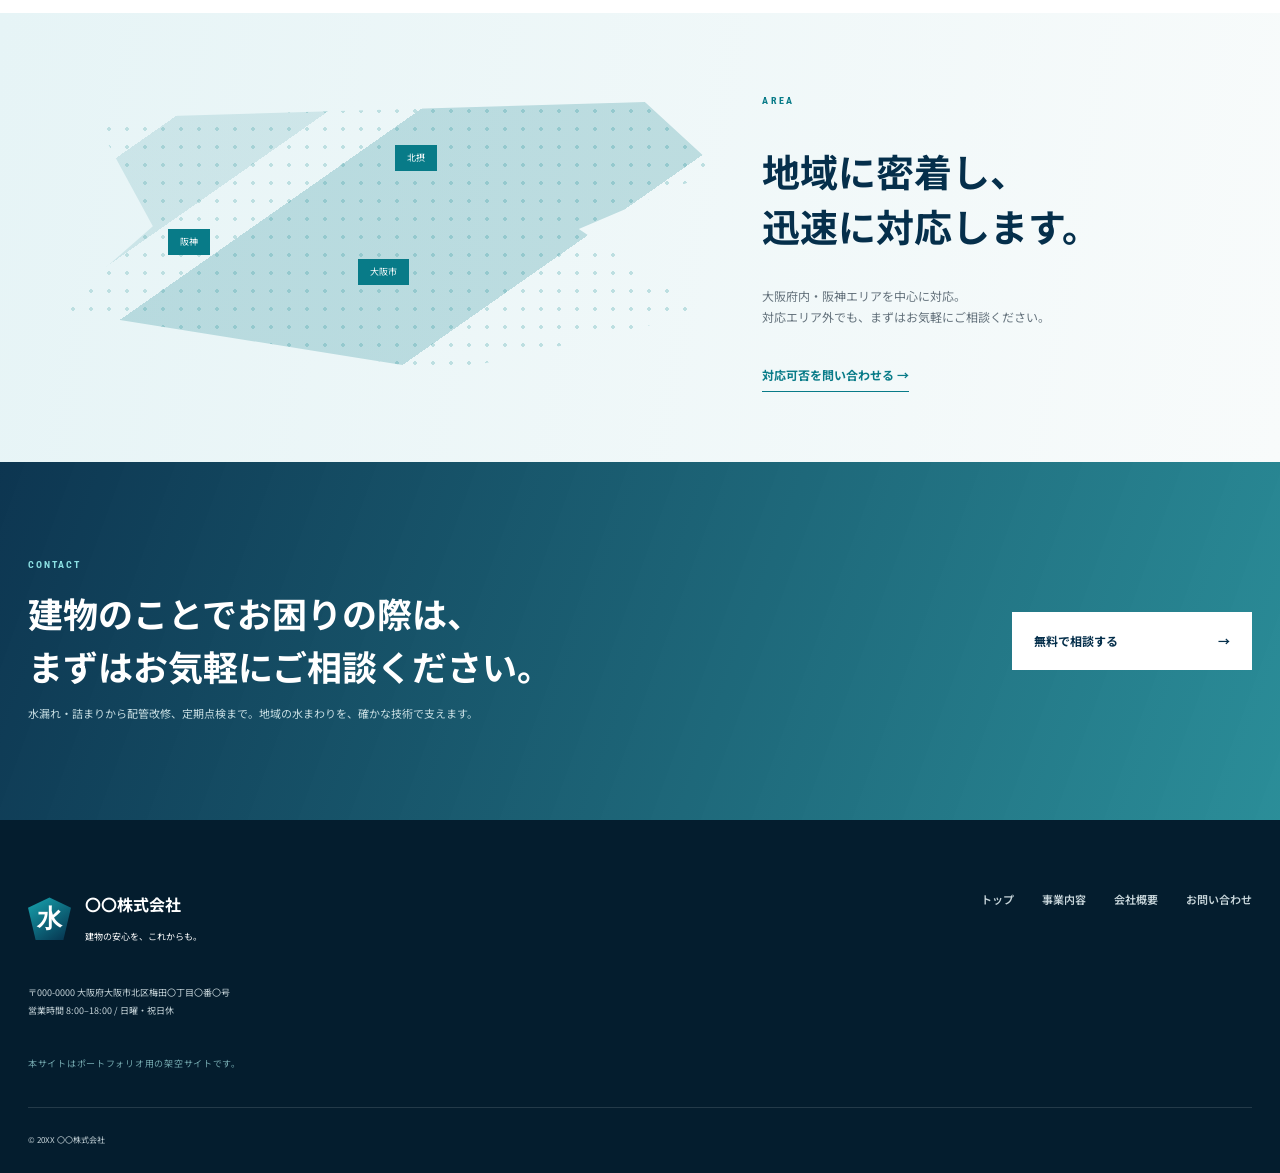
==== commit 415aee63: "Generalize sample case study locations" ====
--- a/index.html
+++ b/index.html
@@ -6,5 +6,5 @@
 <a class="service-card reveal" href="services.html#sanitary"><span>03</span><div class="icon">◆</div><h3>衛生設備</h3><p>トイレ・洗面・給湯器など衛生器具の設置、更新</p><b>詳しく見る →</b></a></div></section>
 <section class="reasons"><div class="section-title light reveal"><small>WHY US</small><h2>選ばれる理由</h2><p>現場力と誠実さで、建物の安心を守ります。</p></div><div class="reason-grid"><article class="reveal"><b>01</b><span>↗</span><h3>最短即日対応</h3><p>急な設備トラブルにも地域密着の機動力で迅速に対応。</p></article><article class="reveal"><b>02</b><span>◎</span><h3>無料現地調査</h3><p><span class="sp-line">専門スタッフが現場を確認し、</span><span class="sp-line">分かりやすくご説明します。</span></p></article><article class="reveal"><b>03</b><span>◆</span><h3>確かな技術力</h3><p>経験豊富な技術者が安全と品質を最優先に施工します。</p></article><article class="reveal"><b>04</b><span>∞</span><h3>長期サポート</h3><p>施工後の点検や保守まで末永く建物を支えます。</p></article></div></section>
 <section class="numbers"><div><small>施工実績</small><strong data-count="1200">0</strong><b>件以上</b></div><div><small>継続取引先</small><strong data-count="800">0</strong><b>社以上</b></div><div><small>緊急対応</small><strong data-count="3500">0</strong><b>件以上</b></div><div><small>地域での実績</small><strong data-count="20">0</strong><b>年以上</b></div></section>
-<section class="section works"><div class="section-title reveal"><small>WORKS</small><h2>施工事例</h2><p>オフィス、店舗、マンション、工場。<br>多様な建物の水まわり工事に対応しています。</p><a href="services.html">すべての事業を見る →</a></div><div class="work-grid"><figure class="reveal"><div class="work-img work1"></div><figcaption><small>APARTMENT</small><h3>マンション 給水ポンプ更新</h3><p>大阪市・給水ポンプ設備</p></figcaption></figure><figure class="reveal"><div class="work-img work2"></div><figcaption><small>COMMERCIAL</small><h3>商業施設 排水管改修</h3><p>吹田市・排水設備</p></figcaption></figure><figure class="reveal"><div class="work-img work3"></div><figcaption><small>PUBLIC FACILITY</small><h3>公共施設 衛生器具更新</h3><p>豊中市・衛生設備</p></figcaption></figure></div></section>
+<section class="section works"><div class="section-title reveal"><small>WORKS</small><h2>施工事例</h2><p>オフィス、店舗、マンション、工場。<br>多様な建物の水まわり工事に対応しています。</p><a href="services.html">すべての事業を見る →</a></div><div class="work-grid"><figure class="reveal"><div class="work-img work1"></div><figcaption><small>APARTMENT</small><h3>マンション 給水ポンプ更新</h3><p>大阪府〇〇市・給水ポンプ設備</p></figcaption></figure><figure class="reveal"><div class="work-img work2"></div><figcaption><small>COMMERCIAL</small><h3>商業施設 排水管改修</h3><p>大阪府〇〇市・排水設備</p></figcaption></figure><figure class="reveal"><div class="work-img work3"></div><figcaption><small>PUBLIC FACILITY</small><h3>公共施設 衛生器具更新</h3><p>大阪府〇〇市・衛生設備</p></figcaption></figure></div></section>
 <section class="area"><div class="area-map reveal"><span>北摂</span><span>大阪市</span><span>阪神</span></div><div class="reveal"><small>AREA</small><h2>地域に密着し、<br>迅速に対応します。</h2><p>大阪府内・阪神エリアを中心に対応。<br>対応エリア外でも、まずはお気軽にご相談ください。</p><a class="text-link" href="contact.html">対応可否を問い合わせる →</a></div></section></main><section class="cta reveal"><div><small>CONTACT</small><h2>建物のことでお困りの際は、<br>まずはお気軽にご相談ください。</h2><p><span class="sp-line">水漏れ・詰まりから配管改修、</span><span class="sp-line">定期点検まで。地域の水まわりを、</span><span class="sp-line">確かな技術で支えます。</span></p></div><a href="contact.html">無料で相談する <span>→</span></a></section><footer><div class="footer-brand"><span class="brand-mark">水</span><div><b>〇〇株式会社</b><small>建物の安心を、これからも。</small></div></div><div class="footer-links"><a href="index.html">トップ</a><a href="services.html">事業内容</a><a href="company.html">会社概要</a><a href="contact.html">お問い合わせ</a></div><div class="footer-meta"><p>〒000-0000 大阪府大阪市北区梅田〇丁目〇番〇号</p><p>営業時間 8:00–18:00 / 日曜・祝日休</p></div><small class="portfolio-note">本サイトはポートフォリオ用の架空サイトです。</small><small class="copyright">© 20XX 〇〇株式会社</small></footer></body></html>
